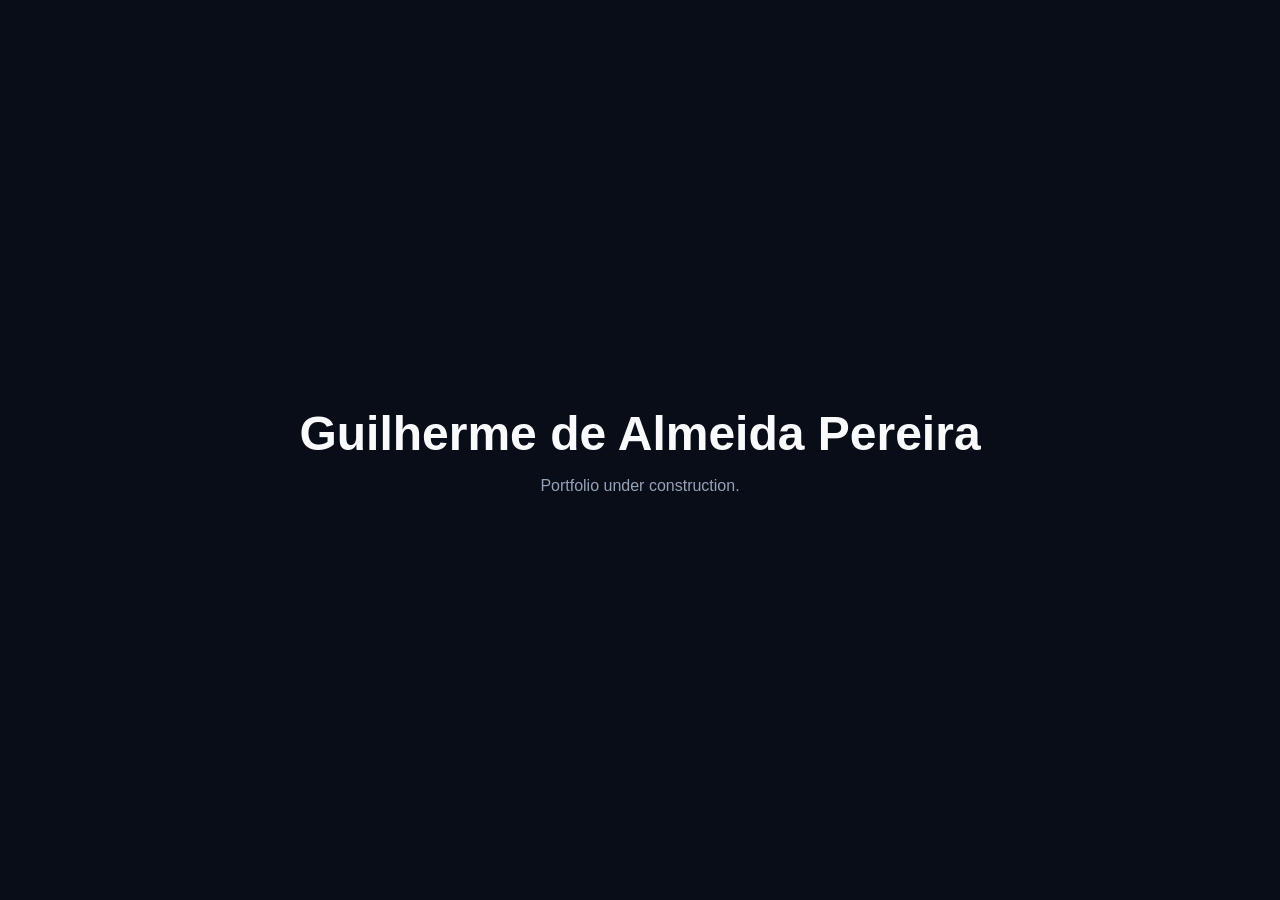
==== index.html @ 94ef51ce "chore: initialize portfolio structure" ====
<!DOCTYPE html>
<html lang="en">
<head>
    <meta charset="UTF-8">

    <meta
        name="viewport"
        content="width=device-width, initial-scale=1.0"
    >

    <meta
        name="description"
        content="Guilherme Pereira - Software Developer and IT Support professional based in Brisbane, Australia."
    >

    <title>Guilherme Pereira | Portfolio</title>

    <link rel="stylesheet" href="assets/css/style.css">
</head>

<body>

    <main>
        <h1>Guilherme de Almeida Pereira</h1>
        <p>Portfolio under construction.</p>
    </main>

    <script src="assets/js/main.js"></script>
</body>
</html>
---- assets/css/style.css ----
* {
    margin: 0;
    padding: 0;
    box-sizing: border-box;
}

body {
    min-height: 100vh;

    display: flex;
    align-items: center;
    justify-content: center;

    font-family: Arial, sans-serif;

    background: #080d18;
    color: #f8fafc;
}

main {
    text-align: center;
}

h1 {
    margin-bottom: 1rem;
    font-size: 3rem;
}

p {
    color: #94a3b8;
}
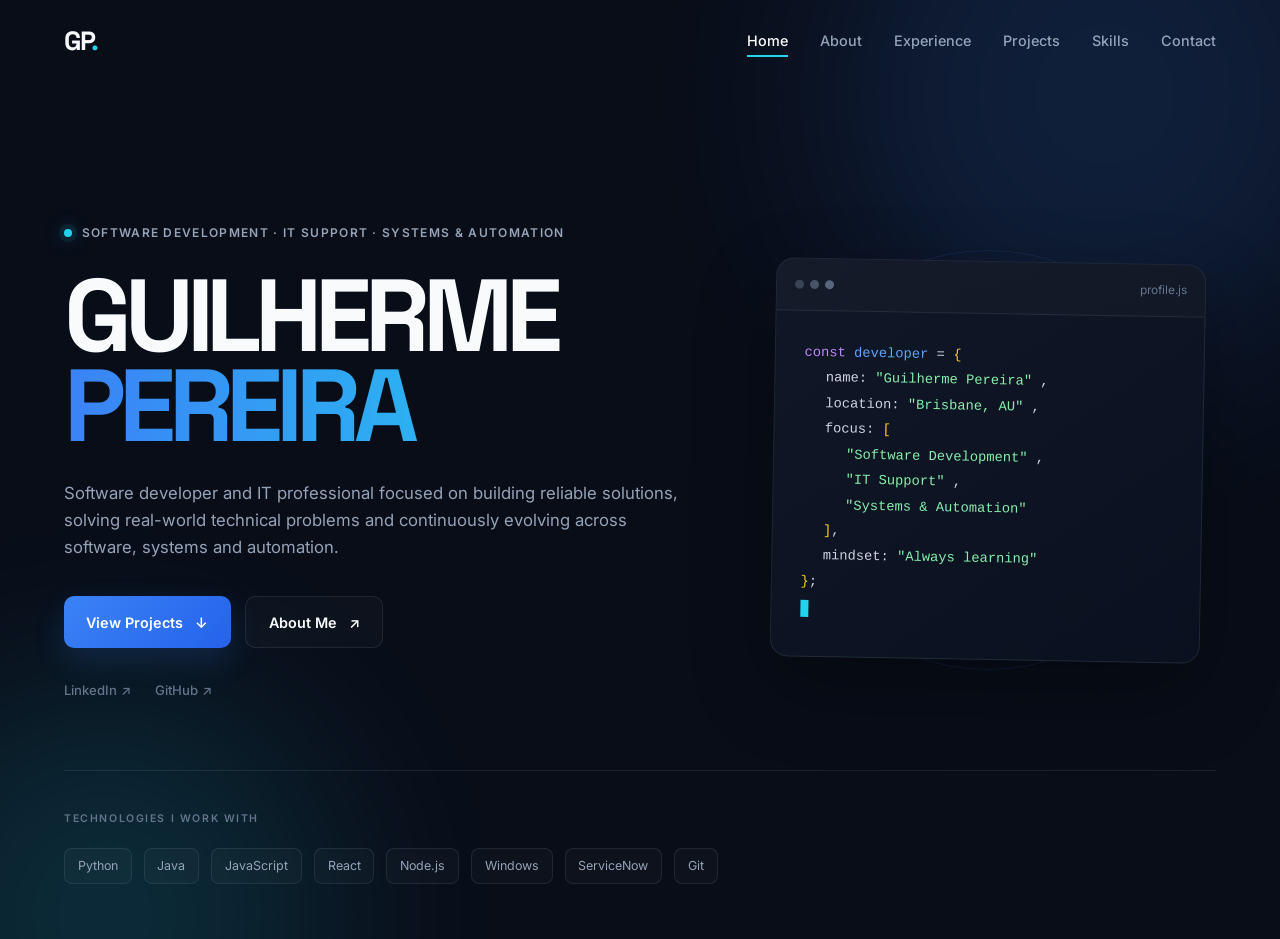
==== commit 7c0029e5: "feat: build navigation and hero section" ====
--- a/index.html
+++ b/index.html
@@ -10,21 +10,269 @@
 
     <meta
         name="description"
-        content="Guilherme Pereira - Software Developer and IT Support professional based in Brisbane, Australia."
+        content="Guilherme Pereira — Software Developer and IT Support professional based in Brisbane, Australia."
     >
 
-    <title>Guilherme Pereira | Portfolio</title>
-
+    <meta name="author" content="Guilherme de Almeida Pereira">
+
+    <title>Guilherme Pereira | Software Developer & IT Professional</title>
+
+    <!-- Google Fonts -->
+    <link rel="preconnect" href="https://fonts.googleapis.com">
+    <link rel="preconnect" href="https://fonts.gstatic.com" crossorigin>
+
+    <link
+        href="https://fonts.googleapis.com/css2?family=Inter:wght@400;500;600;700&family=Space+Grotesk:wght@500;600;700&display=swap"
+        rel="stylesheet"
+    >
+
+    <!-- Main stylesheet -->
     <link rel="stylesheet" href="assets/css/style.css">
 </head>
 
 <body>
 
+    <!-- =========================
+         HEADER / NAVIGATION
+    ========================== -->
+    <header class="header" id="header">
+        <div class="container nav-container">
+
+            <a href="#home" class="logo" aria-label="Go to homepage">
+                GP<span>.</span>
+            </a>
+
+            <nav class="nav" aria-label="Main navigation">
+                <ul class="nav-links">
+                    <li><a href="#home" class="nav-link active">Home</a></li>
+                    <li><a href="#about" class="nav-link">About</a></li>
+                    <li><a href="#experience" class="nav-link">Experience</a></li>
+                    <li><a href="#projects" class="nav-link">Projects</a></li>
+                    <li><a href="#skills" class="nav-link">Skills</a></li>
+                    <li><a href="#contact" class="nav-link">Contact</a></li>
+                </ul>
+            </nav>
+
+            <button
+                class="menu-toggle"
+                id="menu-toggle"
+                aria-label="Open navigation menu"
+                aria-expanded="false"
+            >
+                <span></span>
+                <span></span>
+            </button>
+
+        </div>
+    </header>
+
+
     <main>
-        <h1>Guilherme de Almeida Pereira</h1>
-        <p>Portfolio under construction.</p>
+
+        <!-- =========================
+             HERO
+        ========================== -->
+        <section class="hero" id="home">
+
+            <div class="hero-glow hero-glow-one"></div>
+            <div class="hero-glow hero-glow-two"></div>
+
+            <div class="container hero-container">
+
+                <!-- LEFT SIDE -->
+                <div class="hero-content">
+
+                    <div class="hero-eyebrow">
+                        <span class="status-dot"></span>
+                        Software Development · IT Support · Systems & Automation
+                    </div>
+
+                    <h1 class="hero-title">
+                        <span>GUILHERME</span>
+                        <span class="gradient-text">PEREIRA</span>
+                    </h1>
+
+                    <p class="hero-description">
+                        Software developer and IT professional focused on
+                        building reliable solutions, solving real-world
+                        technical problems and continuously evolving across
+                        software, systems and automation.
+                    </p>
+
+                    <div class="hero-actions">
+
+                        <a href="#projects" class="btn btn-primary">
+                            View Projects
+                            <span>↓</span>
+                        </a>
+
+                        <a
+                            href="#about" class="btn btn-secondary"
+                            target="_blank"
+                            rel="noopener noreferrer"
+                            class="btn btn-secondary"
+                        >
+                             About Me
+                            <span>↗</span>
+                        </a>
+
+                    </div>
+
+                    <div class="hero-socials">
+
+                        <a
+                            href="https://www.linkedin.com/in/guilhermedealmeidapereira"
+                            target="_blank"
+                            rel="noopener noreferrer"
+                        >
+                            LinkedIn ↗
+                        </a>
+
+                        <a
+                            href="https://github.com/GuilhermeDeAlmeidaPereira"
+                            target="_blank"
+                            rel="noopener noreferrer"
+                        >
+                            GitHub ↗
+                        </a>
+
+                    </div>
+
+                </div>
+
+
+                <!-- RIGHT SIDE -->
+                <div class="hero-visual">
+
+                    <div class="visual-orbit orbit-one"></div>
+                    <div class="visual-orbit orbit-two"></div>
+
+                    <div class="code-card">
+
+                        <div class="code-card-header">
+
+                            <div class="window-buttons">
+                                <span></span>
+                                <span></span>
+                                <span></span>
+                            </div>
+
+                            <span class="code-file">
+                                profile.js
+                            </span>
+
+                        </div>
+
+                        <div class="code-content">
+
+                            <p>
+                                <span class="code-purple">const</span>
+                                <span class="code-blue"> developer</span>
+                                =
+                                <span class="code-yellow">{</span>
+                            </p>
+
+                            <p class="code-indent">
+                                name:
+                                <span class="code-green">
+                                    "Guilherme Pereira"
+                                </span>,
+                            </p>
+
+                            <p class="code-indent">
+                                location:
+                                <span class="code-green">
+                                    "Brisbane, AU"
+                                </span>,
+                            </p>
+
+                            <p class="code-indent">
+                                focus:
+                                <span class="code-yellow">[</span>
+                            </p>
+
+                            <p class="code-double-indent">
+                                <span class="code-green">
+                                    "Software Development"
+                                </span>,
+                            </p>
+
+                            <p class="code-double-indent">
+                                <span class="code-green">
+                                    "IT Support"
+                                </span>,
+                            </p>
+
+                            <p class="code-double-indent">
+                                <span class="code-green">
+                                    "Systems & Automation"
+                                </span>
+                            </p>
+
+                            <p class="code-indent">
+                                <span class="code-yellow">]</span>,
+                            </p>
+
+                            <p class="code-indent">
+                                mindset:
+                                <span class="code-green">
+                                    "Always learning"
+                                </span>
+                            </p>
+
+                            <p>
+                                <span class="code-yellow">}</span>;
+                            </p>
+
+                            <span class="code-cursor"></span>
+
+                        </div>
+
+                    </div>
+
+                </div>
+
+            </div>
+
+
+            <!-- TECH STACK PREVIEW -->
+            <div class="container tech-preview">
+
+                <p class="tech-label">
+                    TECHNOLOGIES I WORK WITH
+                </p>
+
+                <div class="tech-list">
+                    <span>Python</span>
+                    <span>Java</span>
+                    <span>JavaScript</span>
+                    <span>React</span>
+                    <span>Node.js</span>
+                    <span>Windows</span>
+                    <span>ServiceNow</span>
+                    <span>Git</span>
+                </div>
+
+            </div>
+
+        </section>
+
+
+        <!--
+            These sections will be built during
+            the next stages of the portfolio.
+        -->
+
+        <div id="about"></div>
+        <div id="experience"></div>
+        <div id="projects"></div>
+        <div id="skills"></div>
+        <div id="contact"></div>
+
     </main>
 
+
     <script src="assets/js/main.js"></script>
+
 </body>
 </html>
--- a/assets/css/style.css
+++ b/assets/css/style.css
@@ -1,31 +1,874 @@
+/* =====================================================
+   DESIGN SYSTEM
+===================================================== */
+
+:root {
+    --background: #080d18;
+    --background-secondary: #0d1424;
+    --surface: #111827;
+    --surface-light: #182235;
+
+    --text-primary: #f8fafc;
+    --text-secondary: #94a3b8;
+    --text-muted: #64748b;
+
+    --accent: #3b82f6;
+    --accent-secondary: #22d3ee;
+
+    --border: rgba(148, 163, 184, 0.14);
+
+    --container-width: 1200px;
+
+    --font-heading: "Space Grotesk", sans-serif;
+    --font-body: "Inter", sans-serif;
+
+    --transition: 0.3s ease;
+}
+
+
+/* =====================================================
+   RESET
+===================================================== */
+
 * {
     margin: 0;
     padding: 0;
     box-sizing: border-box;
 }
 
+html {
+    scroll-behavior: smooth;
+}
+
 body {
     min-height: 100vh;
+
+    font-family: var(--font-body);
+
+    background: var(--background);
+    color: var(--text-primary);
+
+    line-height: 1.6;
+
+    overflow-x: hidden;
+}
+
+a {
+    color: inherit;
+    text-decoration: none;
+}
+
+button {
+    font: inherit;
+}
+
+ul {
+    list-style: none;
+}
+
+
+/* =====================================================
+   GLOBAL
+===================================================== */
+
+.container {
+    width: min(90%, var(--container-width));
+    margin-inline: auto;
+}
+
+
+/* =====================================================
+   HEADER
+===================================================== */
+
+.header {
+    position: fixed;
+
+    top: 0;
+    left: 0;
+
+    width: 100%;
+
+    z-index: 1000;
+
+    border-bottom: 1px solid transparent;
+
+    transition:
+        background var(--transition),
+        border-color var(--transition),
+        backdrop-filter var(--transition);
+}
+
+.header.scrolled {
+    background: rgba(8, 13, 24, 0.78);
+
+    backdrop-filter: blur(18px);
+
+    border-color: var(--border);
+}
+
+.nav-container {
+    height: 82px;
+
+    display: flex;
+    align-items: center;
+    justify-content: space-between;
+}
+
+
+/* LOGO */
+
+.logo {
+    font-family: var(--font-heading);
+
+    font-size: 1.65rem;
+    font-weight: 700;
+
+    letter-spacing: -0.05em;
+}
+
+.logo span {
+    color: var(--accent-secondary);
+}
+
+
+/* NAVIGATION */
+
+.nav-links {
+    display: flex;
+    align-items: center;
+
+    gap: 2rem;
+}
+
+.nav-link {
+    position: relative;
+
+    font-size: 0.9rem;
+    font-weight: 500;
+
+    color: var(--text-secondary);
+
+    transition: color var(--transition);
+}
+
+.nav-link:hover,
+.nav-link.active {
+    color: var(--text-primary);
+}
+
+.nav-link::after {
+    content: "";
+
+    position: absolute;
+
+    left: 0;
+    bottom: -8px;
+
+    width: 0;
+    height: 2px;
+
+    background: var(--accent-secondary);
+
+    transition: width var(--transition);
+}
+
+.nav-link:hover::after,
+.nav-link.active::after {
+    width: 100%;
+}
+
+
+/* MOBILE MENU BUTTON */
+
+.menu-toggle {
+    display: none;
+
+    width: 40px;
+    height: 40px;
+
+    background: transparent;
+
+    border: 0;
+
+    cursor: pointer;
+}
+
+.menu-toggle span {
+    display: block;
+
+    width: 24px;
+    height: 2px;
+
+    margin: 6px auto;
+
+    background: var(--text-primary);
+
+    transition: var(--transition);
+}
+
+
+/* =====================================================
+   HERO
+===================================================== */
+
+.hero {
+    position: relative;
+
+    min-height: 100vh;
+
+    padding-top: 150px;
+    padding-bottom: 55px;
+
+    overflow: hidden;
+}
+
+.hero-container {
+    min-height: 620px;
+
+    display: grid;
+
+    grid-template-columns:
+        minmax(0, 1.15fr)
+        minmax(380px, 0.85fr);
+
+    align-items: center;
+
+    gap: 5rem;
+}
+
+
+/* BACKGROUND GLOW */
+
+.hero-glow {
+    position: absolute;
+
+    border-radius: 50%;
+
+    pointer-events: none;
+
+    filter: blur(100px);
+
+    opacity: 0.15;
+}
+
+.hero-glow-one {
+    width: 550px;
+    height: 550px;
+
+    top: -180px;
+    right: -100px;
+
+    background: var(--accent);
+}
+
+.hero-glow-two {
+    width: 450px;
+    height: 450px;
+
+    bottom: -200px;
+    left: -120px;
+
+    background: var(--accent-secondary);
+}
+
+
+/* HERO CONTENT */
+
+.hero-content {
+    position: relative;
+    z-index: 2;
+}
+
+.hero-eyebrow {
+    display: inline-flex;
+    align-items: center;
+
+    gap: 0.6rem;
+
+    margin-bottom: 1.8rem;
+
+    font-size: 0.75rem;
+    font-weight: 600;
+
+    letter-spacing: 0.11em;
+
+    text-transform: uppercase;
+
+    color: var(--text-secondary);
+}
+
+.status-dot {
+    width: 8px;
+    height: 8px;
+
+    border-radius: 50%;
+
+    background: var(--accent-secondary);
+
+    box-shadow:
+        0 0 0 5px rgba(34, 211, 238, 0.08),
+        0 0 18px rgba(34, 211, 238, 0.55);
+}
+
+
+/* TITLE */
+
+.hero-title {
+    display: flex;
+    flex-direction: column;
+
+    margin-bottom: 1.8rem;
+
+    font-family: var(--font-heading);
+
+    font-size: clamp(4rem, 8vw, 7.4rem);
+
+    font-weight: 700;
+
+    line-height: 0.88;
+
+    letter-spacing: -0.07em;
+}
+
+.gradient-text {
+    padding-right: 0.1em;
+
+    background:
+        linear-gradient(
+            90deg,
+            var(--accent),
+            var(--accent-secondary)
+        );
+
+    background-clip: text;
+    -webkit-background-clip: text;
+
+    color: transparent;
+}
+
+
+/* DESCRIPTION */
+
+.hero-description {
+    max-width: 620px;
+
+    margin-bottom: 2.2rem;
+
+    font-size: 1.05rem;
+
+    color: var(--text-secondary);
+}
+
+
+/* BUTTONS */
+
+.hero-actions {
+    display: flex;
+    flex-wrap: wrap;
+
+    gap: 0.9rem;
+
+    margin-bottom: 2rem;
+}
+
+.btn {
+    min-height: 52px;
+
+    display: inline-flex;
+    align-items: center;
+    justify-content: center;
+
+    gap: 0.75rem;
+
+    padding: 0.8rem 1.4rem;
+
+    border-radius: 10px;
+
+    font-size: 0.9rem;
+    font-weight: 600;
+
+    transition:
+        transform var(--transition),
+        background var(--transition),
+        border-color var(--transition);
+}
+
+.btn:hover {
+    transform: translateY(-3px);
+}
+
+.btn-primary {
+    background:
+        linear-gradient(
+            135deg,
+            var(--accent),
+            #2563eb
+        );
+
+    color: white;
+
+    box-shadow:
+        0 12px 30px rgba(59, 130, 246, 0.18);
+}
+
+.btn-secondary {
+    border: 1px solid var(--border);
+
+    background: rgba(255, 255, 255, 0.025);
+
+    color: var(--text-primary);
+}
+
+.btn-secondary:hover {
+    background: rgba(255, 255, 255, 0.06);
+
+    border-color: rgba(148, 163, 184, 0.25);
+}
+
+
+/* SOCIALS */
+
+.hero-socials {
+    display: flex;
+
+    gap: 1.5rem;
+}
+
+.hero-socials a {
+    font-size: 0.82rem;
+    font-weight: 500;
+
+    color: var(--text-muted);
+
+    transition: color var(--transition);
+}
+
+.hero-socials a:hover {
+    color: var(--accent-secondary);
+}
+
+
+/* =====================================================
+   HERO VISUAL
+===================================================== */
+
+.hero-visual {
+    position: relative;
+
+    min-height: 480px;
 
     display: flex;
     align-items: center;
     justify-content: center;
-
-    font-family: Arial, sans-serif;
-
-    background: #080d18;
-    color: #f8fafc;
-}
-
-main {
-    text-align: center;
-}
-
-h1 {
-    margin-bottom: 1rem;
-    font-size: 3rem;
-}
-
-p {
-    color: #94a3b8;
+}
+
+.visual-orbit {
+    position: absolute;
+
+    border: 1px solid rgba(59, 130, 246, 0.12);
+
+    border-radius: 50%;
+
+    pointer-events: none;
+}
+
+.orbit-one {
+    width: 420px;
+    height: 420px;
+}
+
+.orbit-two {
+    width: 315px;
+    height: 315px;
+
+    border-color: rgba(34, 211, 238, 0.12);
+}
+
+
+/* CODE CARD */
+
+.code-card {
+    position: relative;
+
+    z-index: 3;
+
+    width: 100%;
+    max-width: 430px;
+
+    overflow: hidden;
+
+    border: 1px solid var(--border);
+    border-radius: 18px;
+
+    background:
+        linear-gradient(
+            145deg,
+            rgba(17, 24, 39, 0.96),
+            rgba(10, 17, 31, 0.96)
+        );
+
+    box-shadow:
+        0 30px 80px rgba(0, 0, 0, 0.32);
+
+    transform: rotate(1deg);
+
+    transition:
+        transform 0.4s ease,
+        border-color 0.4s ease;
+}
+
+.code-card:hover {
+    transform:
+        rotate(0deg)
+        translateY(-6px);
+
+    border-color:
+        rgba(59, 130, 246, 0.28);
+}
+
+
+/* CODE CARD HEADER */
+
+.code-card-header {
+    height: 52px;
+
+    display: flex;
+    align-items: center;
+    justify-content: space-between;
+
+    padding-inline: 1.1rem;
+
+    border-bottom: 1px solid var(--border);
+
+    background:
+        rgba(255, 255, 255, 0.015);
+}
+
+.window-buttons {
+    display: flex;
+
+    gap: 0.4rem;
+}
+
+.window-buttons span {
+    width: 9px;
+    height: 9px;
+
+    border-radius: 50%;
+
+    background: var(--text-muted);
+}
+
+.window-buttons span:nth-child(1) {
+    opacity: 0.45;
+}
+
+.window-buttons span:nth-child(2) {
+    opacity: 0.65;
+}
+
+.window-buttons span:nth-child(3) {
+    opacity: 0.85;
+}
+
+.code-file {
+    font-size: 0.74rem;
+
+    color: var(--text-muted);
+}
+
+
+/* CODE CONTENT */
+
+.code-content {
+    padding: 1.8rem;
+
+    font-family:
+        "Consolas",
+        "Courier New",
+        monospace;
+
+    font-size: 0.86rem;
+
+    line-height: 1.85;
+
+    color: #cbd5e1;
+}
+
+.code-indent {
+    padding-left: 1.35rem;
+}
+
+.code-double-indent {
+    padding-left: 2.7rem;
+}
+
+.code-purple {
+    color: #c084fc;
+}
+
+.code-blue {
+    color: #60a5fa;
+}
+
+.code-green {
+    color: #86efac;
+}
+
+.code-yellow {
+    color: #facc15;
+}
+
+
+/* CURSOR */
+
+.code-cursor {
+    display: inline-block;
+
+    width: 8px;
+    height: 17px;
+
+    margin-top: 6px;
+
+    background: var(--accent-secondary);
+
+    animation: blink 1s infinite;
+}
+
+@keyframes blink {
+    0%,
+    49% {
+        opacity: 1;
+    }
+
+    50%,
+    100% {
+        opacity: 0;
+    }
+}
+
+
+/* =====================================================
+   TECH PREVIEW
+===================================================== */
+
+.tech-preview {
+    position: relative;
+
+    z-index: 2;
+
+    padding-top: 2.5rem;
+
+    border-top: 1px solid var(--border);
+}
+
+.tech-label {
+    margin-bottom: 1.25rem;
+
+    font-size: 0.66rem;
+    font-weight: 600;
+
+    letter-spacing: 0.15em;
+
+    color: var(--text-muted);
+}
+
+.tech-list {
+    display: flex;
+    flex-wrap: wrap;
+
+    gap: 0.75rem;
+}
+
+.tech-list span {
+    padding: 0.45rem 0.8rem;
+
+    border: 1px solid var(--border);
+    border-radius: 8px;
+
+    background:
+        rgba(255, 255, 255, 0.025);
+
+    font-size: 0.78rem;
+
+    color: var(--text-secondary);
+}
+
+
+/* =====================================================
+   TABLET
+===================================================== */
+
+@media (max-width: 1000px) {
+
+    .hero {
+        padding-top: 130px;
+    }
+
+    .hero-container {
+        grid-template-columns: 1fr;
+
+        gap: 2rem;
+    }
+
+    .hero-content {
+        max-width: 720px;
+    }
+
+    .hero-visual {
+        min-height: 420px;
+    }
+
+    .code-card {
+        max-width: 520px;
+    }
+
+}
+
+
+/* =====================================================
+   MOBILE NAVIGATION
+===================================================== */
+
+@media (max-width: 800px) {
+
+    .nav {
+        position: absolute;
+
+        top: 82px;
+        left: 0;
+
+        width: 100%;
+
+        padding: 1.4rem 5% 1.8rem;
+
+        background:
+            rgba(8, 13, 24, 0.97);
+
+        backdrop-filter: blur(20px);
+
+        border-bottom: 1px solid var(--border);
+
+        opacity: 0;
+        visibility: hidden;
+
+        transform: translateY(-10px);
+
+        transition:
+            opacity var(--transition),
+            transform var(--transition),
+            visibility var(--transition);
+    }
+
+    .nav-links {
+        flex-direction: column;
+        align-items: flex-start;
+
+        gap: 1.25rem;
+    }
+
+    .header.nav-open .nav {
+        opacity: 1;
+        visibility: visible;
+
+        transform: translateY(0);
+    }
+
+    .menu-toggle {
+        display: block;
+    }
+
+    .header.nav-open .menu-toggle span:first-child {
+        transform:
+            translateY(4px)
+            rotate(45deg);
+    }
+
+    .header.nav-open .menu-toggle span:last-child {
+        transform:
+            translateY(-4px)
+            rotate(-45deg);
+    }
+
+}
+
+
+/* =====================================================
+   SMALL MOBILE
+===================================================== */
+
+@media (max-width: 600px) {
+
+    .nav-container {
+        height: 72px;
+    }
+
+    .nav {
+        top: 72px;
+    }
+
+    .hero {
+        padding-top: 125px;
+        padding-bottom: 40px;
+    }
+
+    .hero-container {
+        min-height: auto;
+    }
+
+    .hero-eyebrow {
+        max-width: 320px;
+
+        line-height: 1.5;
+    }
+
+    .hero-title {
+        font-size: clamp(
+            3.3rem,
+            17vw,
+            5.2rem
+        );
+    }
+
+    .hero-description {
+        font-size: 0.96rem;
+    }
+
+    .hero-actions {
+        width: 100%;
+    }
+
+    .btn {
+        flex: 1;
+
+        min-width: 140px;
+    }
+
+    .hero-visual {
+        min-height: 370px;
+
+        margin-top: 1rem;
+    }
+
+    .orbit-one {
+        width: 340px;
+        height: 340px;
+    }
+
+    .orbit-two {
+        width: 250px;
+        height: 250px;
+    }
+
+    .code-content {
+        padding: 1.3rem;
+
+        font-size: 0.72rem;
+    }
+
+    .tech-preview {
+        margin-top: 1rem;
+    }
+
 }
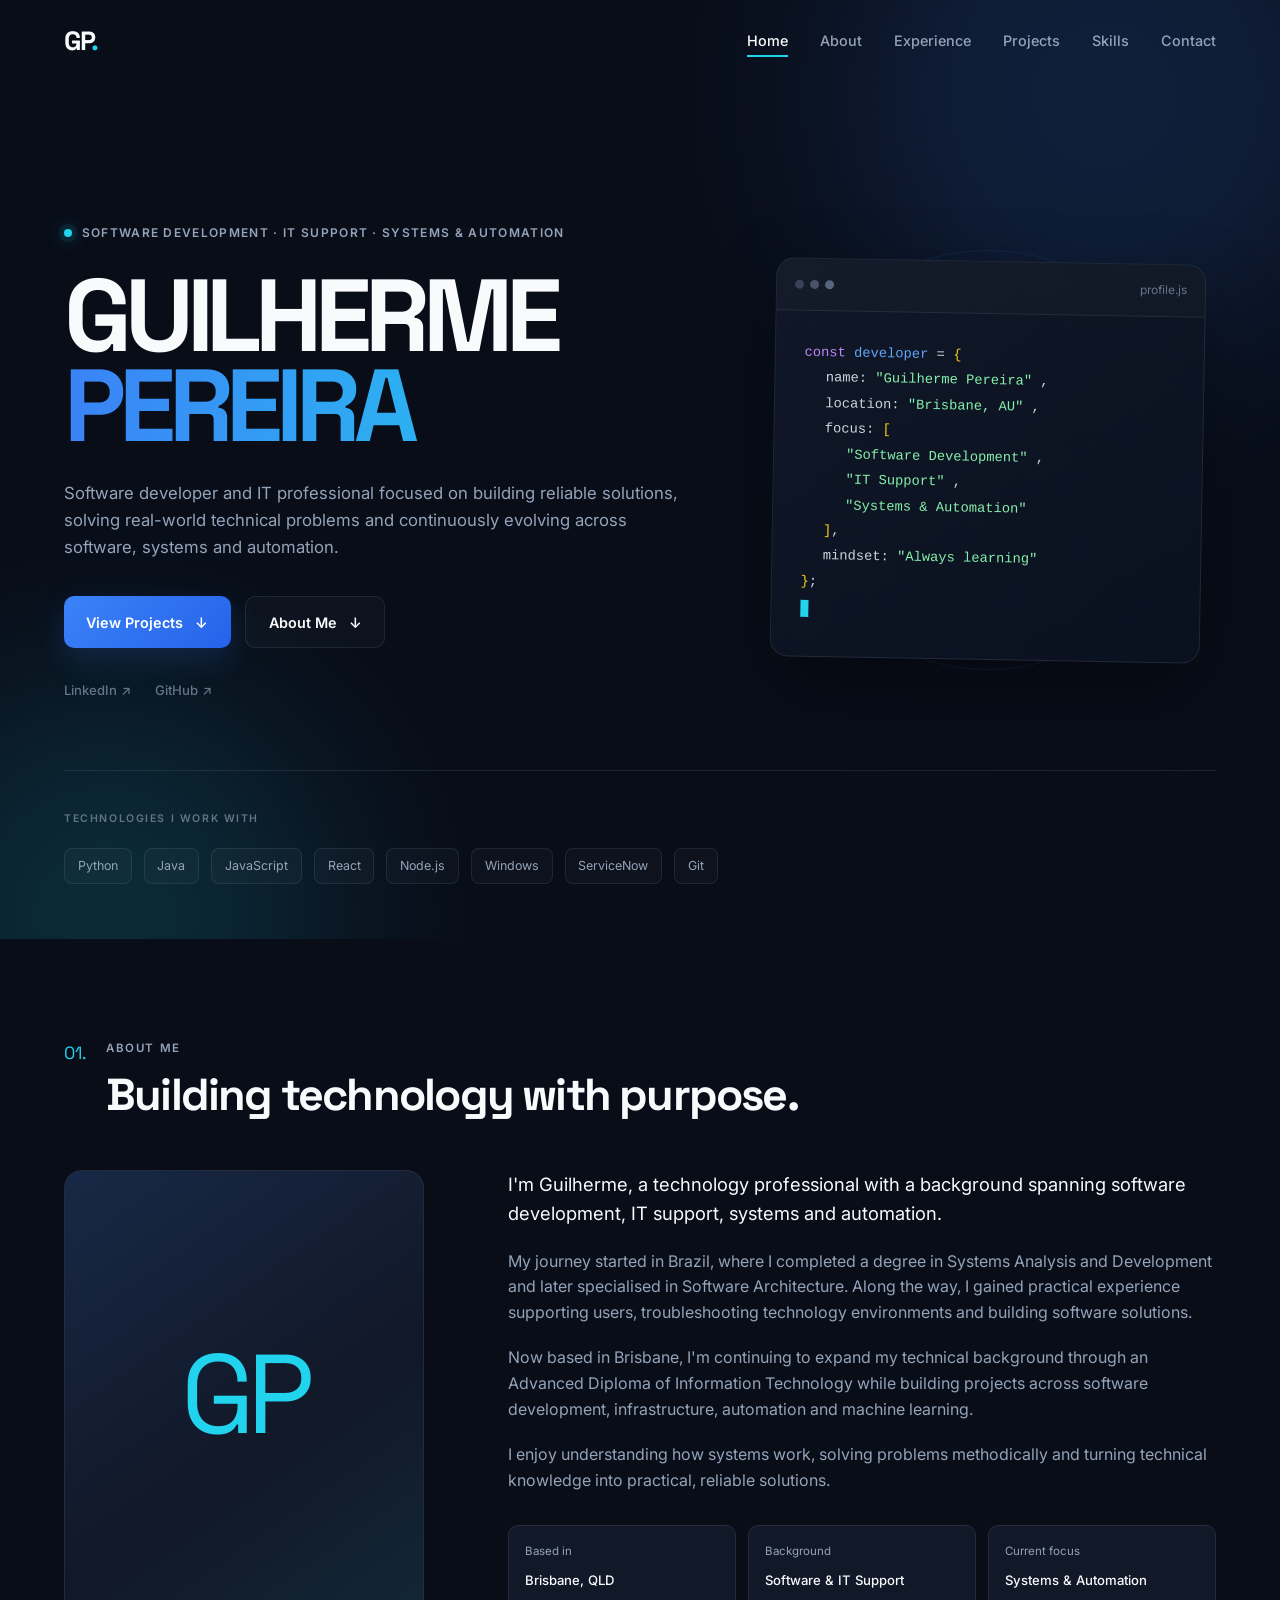
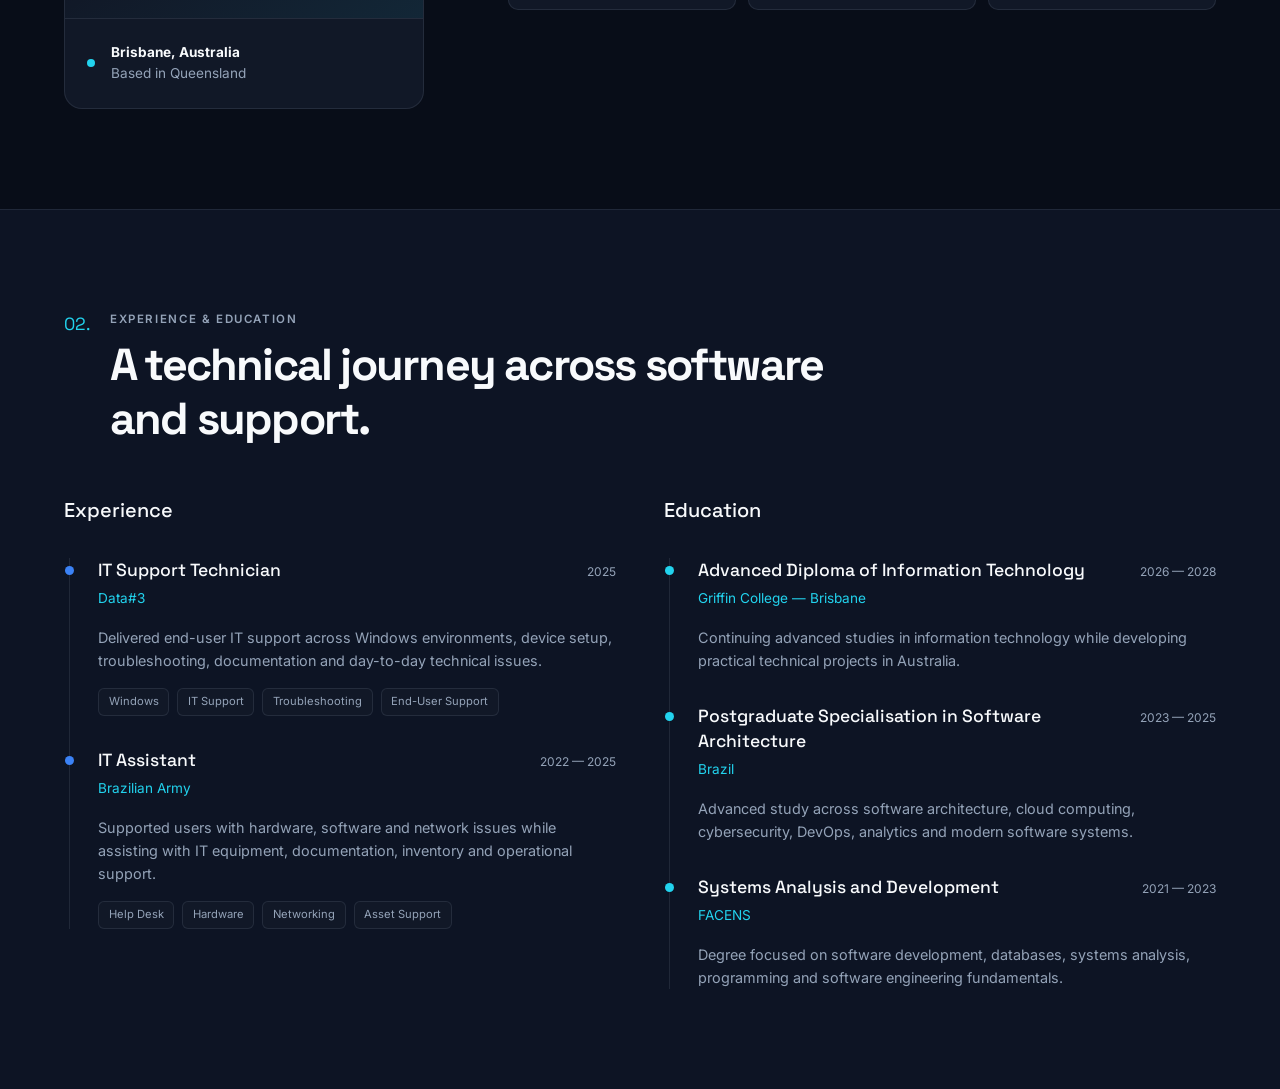
==== commit 36fec30a: "feat: add about and career sections" ====
--- a/index.html
+++ b/index.html
@@ -1,17 +1,13 @@
 <!DOCTYPE html>
 <html lang="en">
+
 <head>
     <meta charset="UTF-8">
 
-    <meta
-        name="viewport"
-        content="width=device-width, initial-scale=1.0"
-    >
-
-    <meta
-        name="description"
-        content="Guilherme Pereira — Software Developer and IT Support professional based in Brisbane, Australia."
-    >
+    <meta name="viewport" content="width=device-width, initial-scale=1.0">
+
+    <meta name="description"
+        content="Guilherme Pereira — Software Developer and IT Support professional based in Brisbane, Australia.">
 
     <meta name="author" content="Guilherme de Almeida Pereira">
 
@@ -23,8 +19,7 @@
 
     <link
         href="https://fonts.googleapis.com/css2?family=Inter:wght@400;500;600;700&family=Space+Grotesk:wght@500;600;700&display=swap"
-        rel="stylesheet"
-    >
+        rel="stylesheet">
 
     <!-- Main stylesheet -->
     <link rel="stylesheet" href="assets/css/style.css">
@@ -53,12 +48,7 @@
                 </ul>
             </nav>
 
-            <button
-                class="menu-toggle"
-                id="menu-toggle"
-                aria-label="Open navigation menu"
-                aria-expanded="false"
-            >
+            <button class="menu-toggle" id="menu-toggle" aria-label="Open navigation menu" aria-expanded="false">
                 <span></span>
                 <span></span>
             </button>
@@ -106,33 +96,22 @@
                             <span>↓</span>
                         </a>
 
-                        <a
-                            href="#about" class="btn btn-secondary"
-                            target="_blank"
-                            rel="noopener noreferrer"
-                            class="btn btn-secondary"
-                        >
-                             About Me
-                            <span>↗</span>
+                        <a href="#about" class="btn btn-secondary">
+                            About Me
+                            <span>↓</span>
                         </a>
 
                     </div>
 
                     <div class="hero-socials">
 
-                        <a
-                            href="https://www.linkedin.com/in/guilhermedealmeidapereira"
-                            target="_blank"
-                            rel="noopener noreferrer"
-                        >
+                        <a href="https://www.linkedin.com/in/guilhermedealmeidapereira" target="_blank"
+                            rel="noopener noreferrer">
                             LinkedIn ↗
                         </a>
 
-                        <a
-                            href="https://github.com/GuilhermeDeAlmeidaPereira"
-                            target="_blank"
-                            rel="noopener noreferrer"
-                        >
+                        <a href="https://github.com/GuilhermeDeAlmeidaPereira" target="_blank"
+                            rel="noopener noreferrer">
                             GitHub ↗
                         </a>
 
@@ -258,13 +237,330 @@
         </section>
 
 
-        <!--
-            These sections will be built during
-            the next stages of the portfolio.
-        -->
-
-        <div id="about"></div>
-        <div id="experience"></div>
+        <!-- =========================
+     ABOUT
+========================== -->
+        <section class="section about" id="about" aria-labelledby="about-heading">
+
+            <div class="container">
+
+                <div class="section-heading reveal">
+
+                    <span class="section-number">01.</span>
+
+                    <div>
+                        <p class="section-eyebrow">ABOUT ME</p>
+                        <h2 id="about-heading">Building technology with purpose.</h2>
+                    </div>
+
+                </div>
+
+
+                <div class="about-grid">
+
+                    <!-- PROFILE VISUAL -->
+                    <div class="about-visual reveal">
+
+                        <div class="profile-card">
+
+                            <div class="profile-placeholder">
+                                <span>GP</span>
+                            </div>
+
+                            <div class="profile-location">
+                                <span class="status-dot"></span>
+
+                                <div>
+                                    <strong>Brisbane, Australia</strong>
+                                    <p>Based in Queensland</p>
+                                </div>
+                            </div>
+
+                        </div>
+
+                    </div>
+
+
+                    <!-- ABOUT CONTENT -->
+                    <div class="about-content reveal">
+
+                        <p class="about-intro">
+                            I'm Guilherme, a technology professional with a background
+                            spanning software development, IT support, systems and
+                            automation.
+                        </p>
+
+                        <p>
+                            My journey started in Brazil, where I completed a degree in
+                            Systems Analysis and Development and later specialised in
+                            Software Architecture. Along the way, I gained practical
+                            experience supporting users, troubleshooting technology
+                            environments and building software solutions.
+                        </p>
+
+                        <p>
+                            Now based in Brisbane, I'm continuing to expand my technical
+                            background through an Advanced Diploma of Information
+                            Technology while building projects across software
+                            development, infrastructure, automation and machine
+                            learning.
+                        </p>
+
+                        <p>
+                            I enjoy understanding how systems work, solving problems
+                            methodically and turning technical knowledge into practical,
+                            reliable solutions.
+                        </p>
+
+
+                        <div class="about-highlights">
+
+                            <div class="highlight-item">
+                                <span class="highlight-label">Based in</span>
+                                <strong>Brisbane, QLD</strong>
+                            </div>
+
+                            <div class="highlight-item">
+                                <span class="highlight-label">Background</span>
+                                <strong>Software & IT Support</strong>
+                            </div>
+
+                            <div class="highlight-item">
+                                <span class="highlight-label">Current focus</span>
+                                <strong>Systems & Automation</strong>
+                            </div>
+
+                        </div>
+
+                    </div>
+
+                </div>
+
+            </div>
+
+        </section>
+
+
+        <!-- =========================
+     EXPERIENCE
+========================== -->
+        <section class="section experience" id="experience" aria-labelledby="experience-heading">
+
+            <div class="container">
+
+                <div class="section-heading reveal">
+
+                    <span class="section-number">02.</span>
+
+                    <div>
+                        <p class="section-eyebrow">EXPERIENCE & EDUCATION</p>
+                        <h2 id="experience-heading">A technical journey across software and support.</h2>
+                    </div>
+
+                </div>
+
+
+                <div class="career-grid">
+
+                    <!-- EXPERIENCE -->
+                    <div class="career-column reveal">
+
+                        <div class="career-column-header">
+                            <span>Experience</span>
+                        </div>
+
+
+                        <article class="timeline-item">
+
+                            <div class="timeline-marker"></div>
+
+                            <div class="timeline-content">
+
+                                <div class="timeline-top">
+                                    <div>
+                                        <h3>IT Support Technician</h3>
+                                        <p class="timeline-company">Data#3</p>
+                                    </div>
+
+                                    <span class="timeline-date">
+                                        2025
+                                    </span>
+                                </div>
+
+                                <p class="timeline-description">
+                                    Delivered end-user IT support across Windows
+                                    environments, device setup, troubleshooting,
+                                    documentation and day-to-day technical issues.
+                                </p>
+
+                                <div class="timeline-tags">
+                                    <span>Windows</span>
+                                    <span>IT Support</span>
+                                    <span>Troubleshooting</span>
+                                    <span>End-User Support</span>
+                                </div>
+
+                            </div>
+
+                        </article>
+
+
+                        <article class="timeline-item">
+
+                            <div class="timeline-marker"></div>
+
+                            <div class="timeline-content">
+
+                                <div class="timeline-top">
+                                    <div>
+                                        <h3>IT Assistant</h3>
+                                        <p class="timeline-company">
+                                            Brazilian Army
+                                        </p>
+                                    </div>
+
+                                    <span class="timeline-date">
+                                        2022 — 2025
+                                    </span>
+                                </div>
+
+                                <p class="timeline-description">
+                                    Supported users with hardware, software and network
+                                    issues while assisting with IT equipment,
+                                    documentation, inventory and operational support.
+                                </p>
+
+                                <div class="timeline-tags">
+                                    <span>Help Desk</span>
+                                    <span>Hardware</span>
+                                    <span>Networking</span>
+                                    <span>Asset Support</span>
+                                </div>
+
+                            </div>
+
+                        </article>
+
+                    </div>
+
+
+                    <!-- EDUCATION -->
+                    <div class="career-column reveal">
+
+                        <div class="career-column-header">
+                            <span>Education</span>
+                        </div>
+
+
+                        <article class="timeline-item">
+
+                            <div class="timeline-marker education-marker"></div>
+
+                            <div class="timeline-content">
+
+                                <div class="timeline-top">
+                                    <div>
+                                        <h3>
+                                            Advanced Diploma of Information Technology
+                                        </h3>
+
+                                        <p class="timeline-company">
+                                            Griffin College — Brisbane
+                                        </p>
+                                    </div>
+
+                                    <span class="timeline-date">
+                                        2026 — 2028
+                                    </span>
+                                </div>
+
+                                <p class="timeline-description">
+                                    Continuing advanced studies in information
+                                    technology while developing practical technical
+                                    projects in Australia.
+                                </p>
+
+                            </div>
+
+                        </article>
+
+
+                        <article class="timeline-item">
+
+                            <div class="timeline-marker education-marker"></div>
+
+                            <div class="timeline-content">
+
+                                <div class="timeline-top">
+                                    <div>
+                                        <h3>
+                                            Postgraduate Specialisation in Software Architecture
+                                        </h3>
+
+                                        <p class="timeline-company">
+                                            Brazil
+                                        </p>
+                                    </div>
+
+                                    <span class="timeline-date">
+                                        2023 — 2025
+                                    </span>
+                                </div>
+
+                                <p class="timeline-description">
+                                    Advanced study across software architecture,
+                                    cloud computing, cybersecurity, DevOps,
+                                    analytics and modern software systems.
+                                </p>
+
+                            </div>
+
+                        </article>
+
+
+                        <article class="timeline-item">
+
+                            <div class="timeline-marker education-marker"></div>
+
+                            <div class="timeline-content">
+
+                                <div class="timeline-top">
+                                    <div>
+                                        <h3>
+                                            Systems Analysis and Development
+                                        </h3>
+
+                                        <p class="timeline-company">
+                                            FACENS
+                                        </p>
+                                    </div>
+
+                                    <span class="timeline-date">
+                                        2021 — 2023
+                                    </span>
+                                </div>
+
+                                <p class="timeline-description">
+                                    Degree focused on software development,
+                                    databases, systems analysis, programming and
+                                    software engineering fundamentals.
+                                </p>
+
+                            </div>
+
+                        </article>
+
+                    </div>
+
+                </div>
+
+            </div>
+
+        </section>
+
+
+        <!-- Future sections -->
+
         <div id="projects"></div>
         <div id="skills"></div>
         <div id="contact"></div>
@@ -275,4 +571,5 @@
     <script src="assets/js/main.js"></script>
 
 </body>
-</html>+
+</html>
--- a/assets/css/style.css
+++ b/assets/css/style.css
@@ -697,6 +697,284 @@
 
 
 /* =====================================================
+   SECTIONS / ABOUT
+===================================================== */
+
+.section {
+    padding-block: 100px;
+    scroll-margin-top: 82px;
+}
+
+.section-heading {
+    display: flex;
+    align-items: flex-start;
+    gap: 1.25rem;
+    margin-bottom: 3rem;
+}
+
+.section-number {
+    font-family: var(--font-heading);
+    font-size: 1.1rem;
+    color: var(--accent-secondary);
+}
+
+.section-eyebrow {
+    margin-bottom: 0.65rem;
+    font-size: 0.72rem;
+    font-weight: 600;
+    letter-spacing: 0.14em;
+    color: var(--text-secondary);
+}
+
+.section-heading h2 {
+    max-width: 800px;
+    font-family: var(--font-heading);
+    font-size: clamp(1.9rem, 3.5vw, 2.8rem);
+    line-height: 1.2;
+    letter-spacing: -0.04em;
+}
+
+.about-grid {
+    display: grid;
+    grid-template-columns: minmax(0, 0.75fr) minmax(0, 1.4fr);
+    gap: 4rem;
+    align-items: start;
+}
+
+.profile-card {
+    max-width: 360px;
+    overflow: hidden;
+    border: 1px solid var(--border);
+    border-radius: 18px;
+    background: var(--surface);
+}
+
+.profile-placeholder {
+    display: grid;
+    place-items: center;
+    aspect-ratio: 4 / 5;
+    background: linear-gradient(145deg, rgba(59, 130, 246, 0.15), transparent 60%, rgba(34, 211, 238, 0.08));
+}
+
+.profile-placeholder span {
+    font-family: var(--font-heading);
+    font-size: clamp(5rem, 9vw, 7rem);
+    letter-spacing: -0.07em;
+    color: var(--accent-secondary);
+}
+
+.profile-location {
+    display: flex;
+    align-items: center;
+    gap: 1rem;
+    padding: 1.4rem;
+    border-top: 1px solid var(--border);
+    font-size: 0.85rem;
+}
+
+.profile-location .status-dot {
+    flex-shrink: 0;
+    box-shadow: none;
+}
+
+.profile-location p,
+.about-content > p {
+    color: var(--text-secondary);
+}
+
+.about-content > p {
+    margin-bottom: 1.25rem;
+}
+
+.about-content > .about-intro {
+    font-size: 1.15rem;
+    color: var(--text-primary);
+}
+
+.about-highlights {
+    display: grid;
+    grid-template-columns: repeat(3, minmax(0, 1fr));
+    gap: 0.75rem;
+    margin-top: 2rem;
+}
+
+.highlight-item {
+    padding: 1rem;
+    border: 1px solid var(--border);
+    border-radius: 10px;
+    background: var(--surface);
+}
+
+.highlight-label {
+    display: block;
+    margin-bottom: 0.4rem;
+    font-size: 0.72rem;
+    color: var(--text-secondary);
+}
+
+.highlight-item strong {
+    font-size: 0.82rem;
+    font-weight: 500;
+}
+
+/* =====================================================
+   EXPERIENCE / EDUCATION
+===================================================== */
+
+.experience {
+    border-top: 1px solid var(--border);
+    background: var(--background-secondary);
+}
+
+.career-grid {
+    display: grid;
+    grid-template-columns: repeat(2, minmax(0, 1fr));
+    gap: 3rem;
+}
+
+.career-column-header {
+    margin-bottom: 2rem;
+    font-family: var(--font-heading);
+    font-size: 1.25rem;
+    font-weight: 500;
+}
+
+.timeline-item {
+    position: relative;
+    margin-left: 5px;
+    padding: 0 0 2rem 1.75rem;
+    border-left: 1px solid var(--border);
+}
+
+.timeline-item:last-child {
+    padding-bottom: 0;
+}
+
+.timeline-marker {
+    position: absolute;
+    top: 0.5rem;
+    left: -5px;
+    width: 9px;
+    height: 9px;
+    border-radius: 50%;
+    background: var(--accent);
+}
+
+.education-marker {
+    background: var(--accent-secondary);
+}
+
+.timeline-top {
+    display: flex;
+    justify-content: space-between;
+    align-items: baseline;
+    gap: 1rem;
+    margin-bottom: 1rem;
+}
+
+.timeline-top h3 {
+    font-family: var(--font-heading);
+    font-size: 1.1rem;
+    line-height: 1.4;
+    font-weight: 500;
+}
+
+.timeline-company {
+    margin-top: 0.35rem;
+    font-size: 0.85rem;
+    color: var(--accent-secondary);
+}
+
+.timeline-date {
+    flex-shrink: 0;
+    font-size: 0.75rem;
+    color: var(--text-secondary);
+}
+
+.timeline-description {
+    font-size: 0.9rem;
+    color: var(--text-secondary);
+}
+
+.timeline-tags {
+    display: flex;
+    flex-wrap: wrap;
+    gap: 0.5rem;
+    margin-top: 1rem;
+}
+
+.timeline-tags span {
+    padding: 0.25rem 0.6rem;
+    border: 1px solid var(--border);
+    border-radius: 6px;
+    background: var(--surface);
+    font-size: 0.7rem;
+    color: var(--text-secondary);
+}
+
+/* Content stays visible unless JavaScript enables the observer. */
+.reveal.is-pending {
+    opacity: 0;
+    transform: translateY(18px);
+}
+
+.reveal {
+    transition: opacity 0.6s ease, transform 0.6s ease;
+}
+
+@media (max-width: 950px) {
+    .about-grid,
+    .career-grid {
+        grid-template-columns: 1fr;
+        gap: 2.5rem;
+    }
+
+    .profile-card {
+        width: 100%;
+        margin-inline: auto;
+    }
+}
+
+@media (max-width: 650px) {
+    .section {
+        padding-block: 64px;
+    }
+
+    .section-heading {
+        gap: 0.8rem;
+        margin-bottom: 2rem;
+    }
+
+    .about-highlights {
+        grid-template-columns: 1fr;
+    }
+
+    .timeline-top {
+        flex-direction: column;
+        gap: 0.5rem;
+    }
+}
+
+@media (prefers-reduced-motion: reduce) {
+    html {
+        scroll-behavior: auto;
+    }
+
+    .reveal {
+        transition: none;
+    }
+
+    .reveal.is-pending {
+        opacity: 1;
+        transform: none;
+    }
+
+    .code-cursor {
+        animation: none;
+    }
+}
+
+/* =====================================================
    TABLET
 ===================================================== */
 
@@ -871,4 +1149,4 @@
         margin-top: 1rem;
     }
 
-}+}
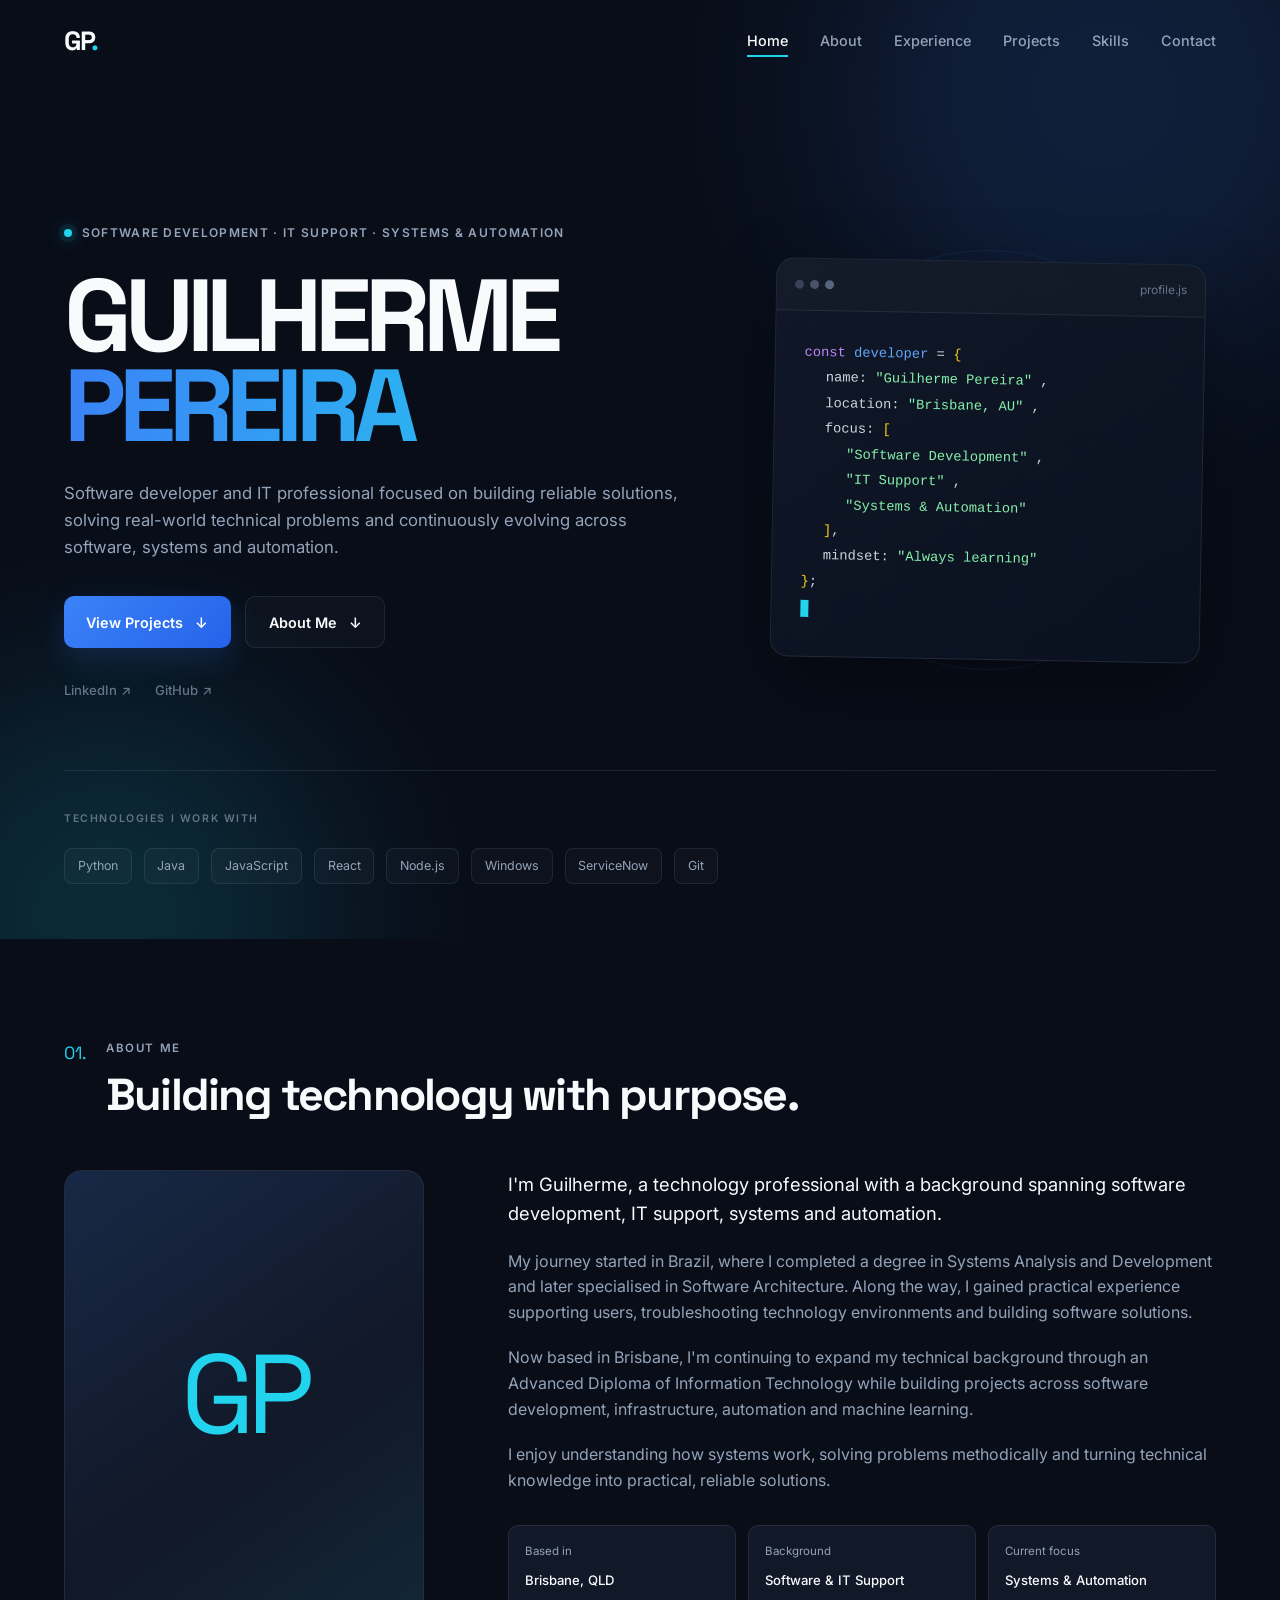
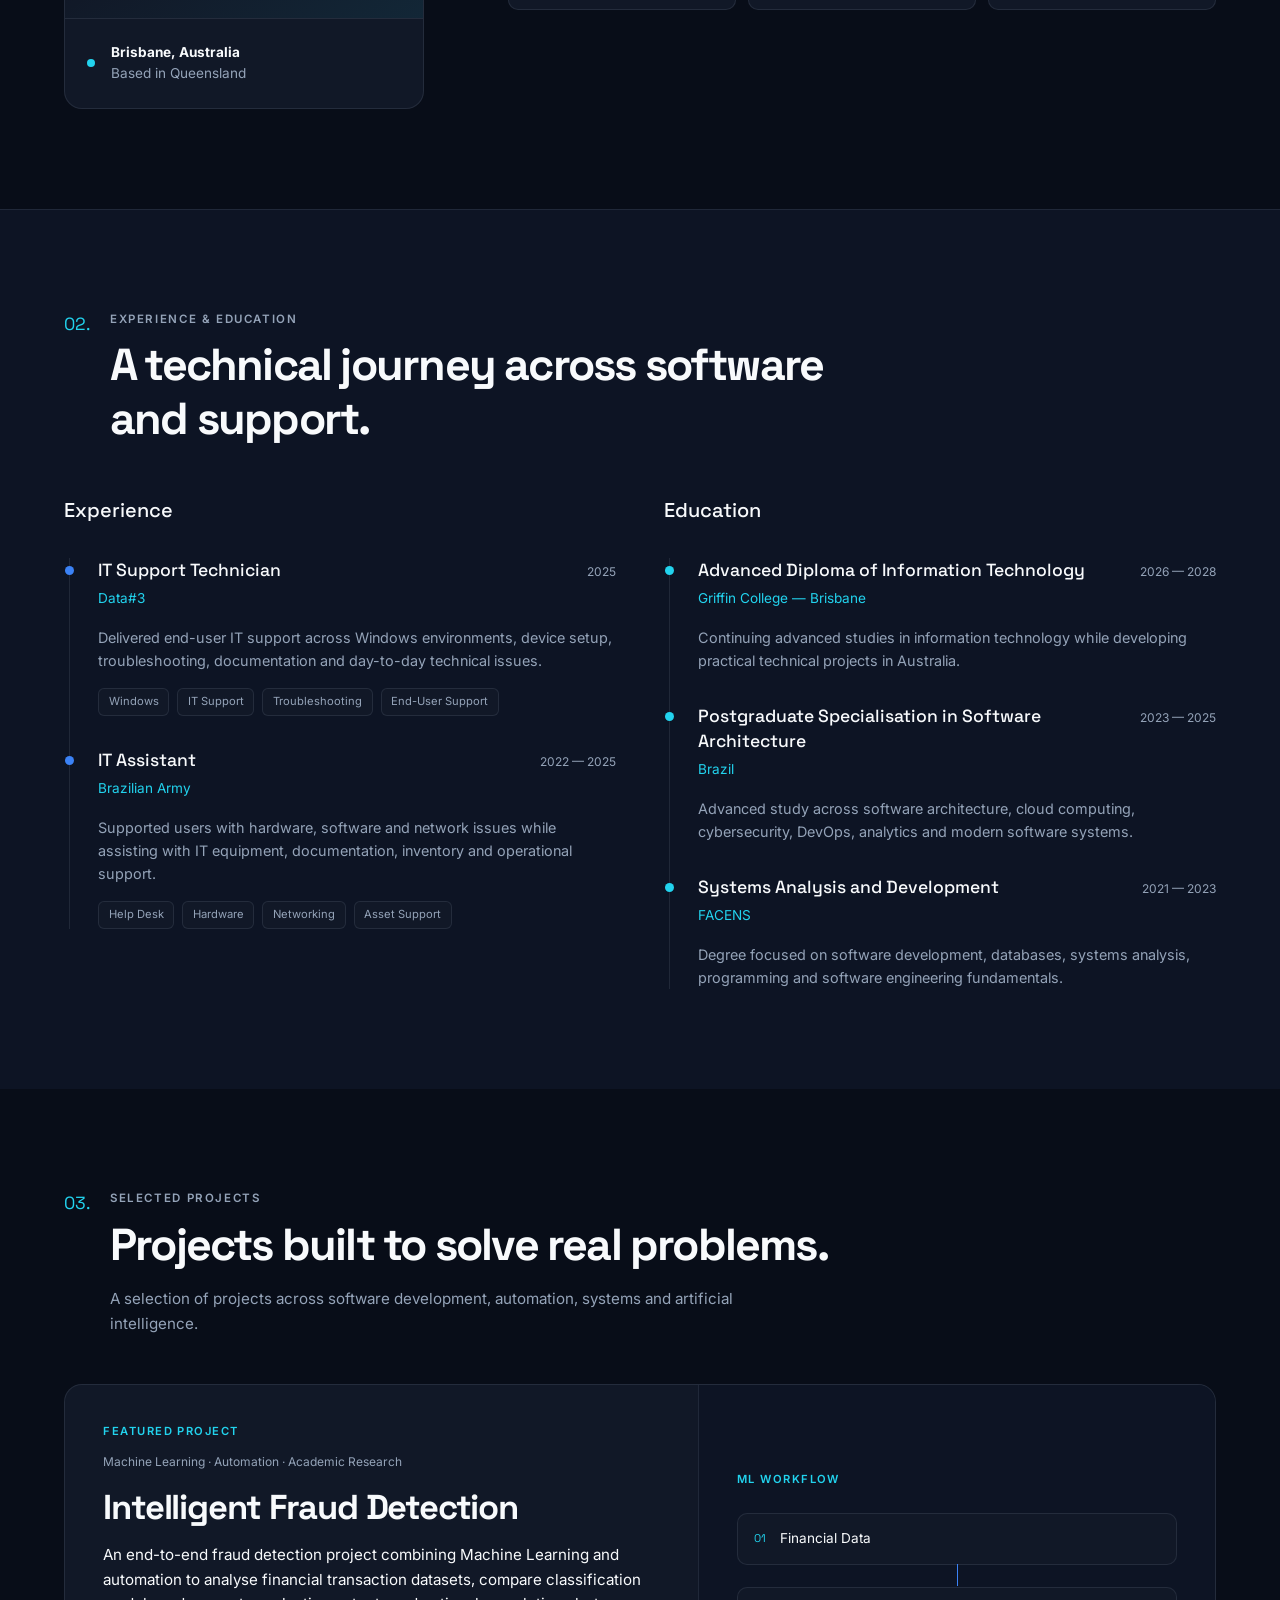
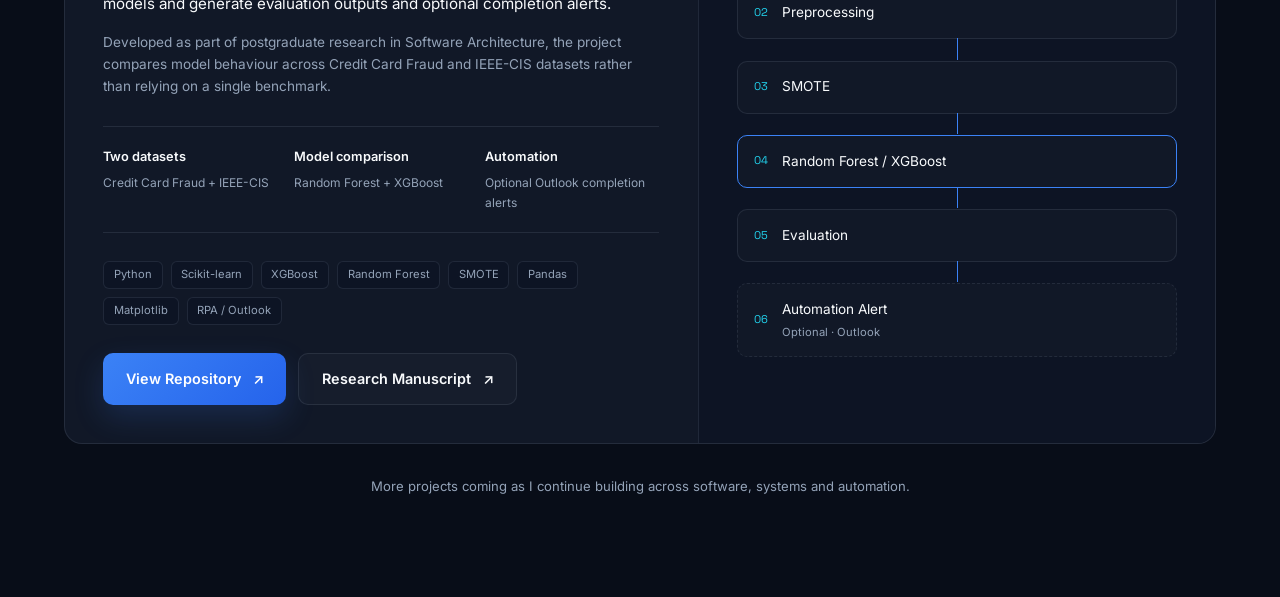
==== commit 0c94d9e4: "feat: add featured projects section" ====
--- a/index.html
+++ b/index.html
@@ -559,9 +559,119 @@
         </section>
 
 
+        <!-- =========================
+             PROJECTS
+        ========================== -->
+        <section class="section projects" id="projects" aria-labelledby="projects-heading">
+            <div class="container">
+                <div class="section-heading reveal">
+                    <span class="section-number">03.</span>
+                    <div>
+                        <p class="section-eyebrow">SELECTED PROJECTS</p>
+                        <h2 id="projects-heading">Projects built to solve real problems.</h2>
+                        <p class="projects-intro">
+                            A selection of projects across software development, automation,
+                            systems and artificial intelligence.
+                        </p>
+                    </div>
+                </div>
+
+                <div class="reveal">
+                    <article class="project-card featured-project" aria-labelledby="fraud-project-title">
+                        <div class="project-content">
+                            <p class="project-type">Featured project</p>
+                            <p class="project-category">Machine Learning &middot; Automation &middot; Academic Research</p>
+                            <h3 class="project-title" id="fraud-project-title">Intelligent Fraud Detection</h3>
+                            <p class="project-description">
+                                An end-to-end fraud detection project combining Machine Learning and
+                                automation to analyse financial transaction datasets, compare classification
+                                models and generate evaluation outputs and optional completion alerts.
+                            </p>
+                            <p class="project-context">
+                                Developed as part of postgraduate research in Software Architecture,
+                                the project compares model behaviour across Credit Card Fraud and
+                                IEEE-CIS datasets rather than relying on a single benchmark.
+                            </p>
+
+                            <dl class="project-highlights">
+                                <div class="project-highlight">
+                                    <dt>Two datasets</dt>
+                                    <dd>Credit Card Fraud + IEEE-CIS</dd>
+                                </div>
+                                <div class="project-highlight">
+                                    <dt>Model comparison</dt>
+                                    <dd>Random Forest + XGBoost</dd>
+                                </div>
+                                <div class="project-highlight">
+                                    <dt>Automation</dt>
+                                    <dd>Optional Outlook completion alerts</dd>
+                                </div>
+                            </dl>
+
+                            <ul class="project-tech" aria-label="Project technologies">
+                                <li>Python</li>
+                                <li>Scikit-learn</li>
+                                <li>XGBoost</li>
+                                <li>Random Forest</li>
+                                <li>SMOTE</li>
+                                <li>Pandas</li>
+                                <li>Matplotlib</li>
+                                <li>RPA / Outlook</li>
+                            </ul>
+
+                            <div class="project-actions">
+                                <a class="btn btn-primary"
+                                    href="https://github.com/GuilhermeDeAlmeidaPereira/fraud-detection-ml-rpa"
+                                    target="_blank" rel="noopener noreferrer">
+                                    View Repository <span aria-hidden="true">&#8599;</span>
+                                </a>
+                                <a class="btn btn-secondary"
+                                    href="https://github.com/GuilhermeDeAlmeidaPereira/fraud-detection-ml-rpa/blob/main/docs/intelligent-automation-fraud-detection-manuscript.pdf"
+                                    target="_blank" rel="noopener noreferrer">
+                                    Research Manuscript <span aria-hidden="true">&#8599;</span>
+                                </a>
+                            </div>
+                        </div>
+
+                        <figure class="project-visual">
+                            <figcaption class="pipeline-caption">ML workflow</figcaption>
+                            <ol class="ml-pipeline" role="list">
+                                <li class="pipeline-node">
+                                    <span class="pipeline-step" aria-hidden="true">01</span>
+                                    <span>Financial Data</span>
+                                </li>
+                                <li class="pipeline-node">
+                                    <span class="pipeline-step" aria-hidden="true">02</span>
+                                    <span>Preprocessing</span>
+                                </li>
+                                <li class="pipeline-node">
+                                    <span class="pipeline-step" aria-hidden="true">03</span>
+                                    <span>SMOTE</span>
+                                </li>
+                                <li class="pipeline-node pipeline-node-model">
+                                    <span class="pipeline-step" aria-hidden="true">04</span>
+                                    <span>Random Forest / XGBoost</span>
+                                </li>
+                                <li class="pipeline-node">
+                                    <span class="pipeline-step" aria-hidden="true">05</span>
+                                    <span>Evaluation</span>
+                                </li>
+                                <li class="pipeline-node pipeline-node-optional">
+                                    <span class="pipeline-step" aria-hidden="true">06</span>
+                                    <span>Automation Alert<small>Optional &middot; Outlook</small></span>
+                                </li>
+                            </ol>
+                        </figure>
+                    </article>
+                </div>
+
+                <p class="projects-coming-soon">
+                    More projects coming as I continue building across software, systems and automation.
+                </p>
+            </div>
+        </section>
+
         <!-- Future sections -->
-
-        <div id="projects"></div>
         <div id="skills"></div>
         <div id="contact"></div>
 
--- a/assets/css/style.css
+++ b/assets/css/style.css
@@ -912,6 +912,235 @@
     color: var(--text-secondary);
 }
 
+/* =====================================================
+   PROJECTS
+===================================================== */
+
+.projects-intro {
+    max-width: 680px;
+    margin-top: 1rem;
+    color: var(--text-secondary);
+    font-size: 0.95rem;
+}
+
+/* Ready for additional completed project cards. */
+.projects-grid {
+    display: grid;
+    grid-template-columns: repeat(auto-fit, minmax(min(100%, 320px), 1fr));
+    gap: 1.5rem;
+}
+
+.project-card {
+    min-width: 0;
+    border: 1px solid var(--border);
+    border-radius: 18px;
+    background: var(--surface);
+    transition: border-color var(--transition), transform var(--transition);
+}
+
+.project-card:focus-within {
+    border-color: var(--accent-secondary);
+}
+
+@media (hover: hover) and (prefers-reduced-motion: no-preference) {
+    .project-card:hover {
+        border-color: var(--accent);
+        transform: translateY(-3px);
+    }
+}
+
+.featured-project {
+    display: grid;
+    grid-template-columns: minmax(0, 1.1fr) minmax(0, 0.9fr);
+    overflow: hidden;
+}
+
+.project-content {
+    min-width: 0;
+    padding: clamp(1.5rem, 3vw, 2.5rem);
+}
+
+.project-type,
+.pipeline-caption {
+    font-size: 0.7rem;
+    font-weight: 600;
+    letter-spacing: 0.13em;
+    text-transform: uppercase;
+    color: var(--accent-secondary);
+}
+
+.project-category {
+    margin-top: 0.7rem;
+    font-size: 0.75rem;
+    color: var(--text-secondary);
+}
+
+.project-title {
+    margin-block: 1rem;
+    font-family: var(--font-heading);
+    font-size: clamp(1.7rem, 2.7vw, 2.25rem);
+    line-height: 1.15;
+    letter-spacing: -0.035em;
+}
+
+.project-description {
+    font-size: 0.95rem;
+}
+
+.project-context {
+    margin-top: 1rem;
+    font-size: 0.85rem;
+    color: var(--text-secondary);
+}
+
+.project-highlights {
+    display: grid;
+    grid-template-columns: repeat(3, minmax(0, 1fr));
+    gap: 1rem;
+    margin-block: 1.75rem;
+    padding-block: 1.25rem;
+    border-block: 1px solid var(--border);
+}
+
+.project-highlight dt {
+    margin-bottom: 0.4rem;
+    font-size: 0.8rem;
+    font-weight: 600;
+}
+
+.project-highlight dd {
+    font-size: 0.75rem;
+    color: var(--text-secondary);
+}
+
+.project-tech {
+    display: flex;
+    flex-wrap: wrap;
+    gap: 0.5rem;
+}
+
+.project-tech li {
+    max-width: 100%;
+    padding: 0.25rem 0.6rem;
+    border: 1px solid var(--border);
+    border-radius: 6px;
+    background: var(--background-secondary);
+    font-size: 0.7rem;
+    overflow-wrap: anywhere;
+    color: var(--text-secondary);
+}
+
+.project-actions {
+    display: flex;
+    flex-wrap: wrap;
+    gap: 0.75rem;
+    margin-top: 1.75rem;
+}
+
+.project-actions a:focus-visible {
+    outline: 2px solid var(--accent-secondary);
+    outline-offset: 4px;
+}
+
+.project-visual {
+    min-width: 0;
+    display: flex;
+    flex-direction: column;
+    justify-content: center;
+    padding: clamp(1.5rem, 3vw, 2.5rem);
+    border-left: 1px solid var(--border);
+    background: var(--background-secondary);
+}
+
+.pipeline-caption {
+    margin-bottom: 1.5rem;
+}
+
+.ml-pipeline {
+    list-style: none;
+    display: grid;
+    gap: 1.35rem;
+}
+
+.pipeline-node {
+    position: relative;
+    display: flex;
+    align-items: center;
+    gap: 0.9rem;
+    padding: 0.9rem 1rem;
+    border: 1px solid var(--border);
+    border-radius: 10px;
+    background: var(--surface);
+    font-size: 0.85rem;
+    overflow-wrap: anywhere;
+}
+
+/* Empty CSS connectors keep the ordered workflow quiet for screen readers. */
+.pipeline-node:not(:last-child)::after {
+    content: "";
+    position: absolute;
+    top: 100%;
+    left: 50%;
+    height: 1.35rem;
+    border-left: 1px solid var(--accent);
+}
+
+.pipeline-step {
+    flex-shrink: 0;
+    font-family: var(--font-heading);
+    font-size: 0.7rem;
+    color: var(--accent-secondary);
+}
+
+.pipeline-node-model {
+    border-color: var(--accent);
+}
+
+.pipeline-node-optional {
+    border-style: dashed;
+}
+
+.pipeline-node small {
+    display: block;
+    margin-top: 0.2rem;
+    font-size: 0.7rem;
+    color: var(--text-secondary);
+}
+
+.projects-coming-soon {
+    margin-top: 2rem;
+    font-size: 0.82rem;
+    color: var(--text-secondary);
+    text-align: center;
+}
+
+@media (max-width: 950px) {
+    .featured-project {
+        grid-template-columns: 1fr;
+    }
+
+    .project-visual {
+        border-left: 0;
+        border-top: 1px solid var(--border);
+    }
+
+    .ml-pipeline {
+        width: 100%;
+        max-width: 440px;
+        margin-inline: auto;
+    }
+}
+
+@media (max-width: 650px) {
+    .project-highlights {
+        grid-template-columns: 1fr;
+    }
+
+    .project-actions {
+        flex-direction: column;
+    }
+}
+
 /* Content stays visible unless JavaScript enables the observer. */
 .reveal.is-pending {
     opacity: 0;
@@ -960,8 +1189,14 @@
         scroll-behavior: auto;
     }
 
-    .reveal {
+    .reveal,
+    .project-card,
+    .project-actions .btn {
         transition: none;
+    }
+
+    .project-actions .btn:hover {
+        transform: none;
     }
 
     .reveal.is-pending {
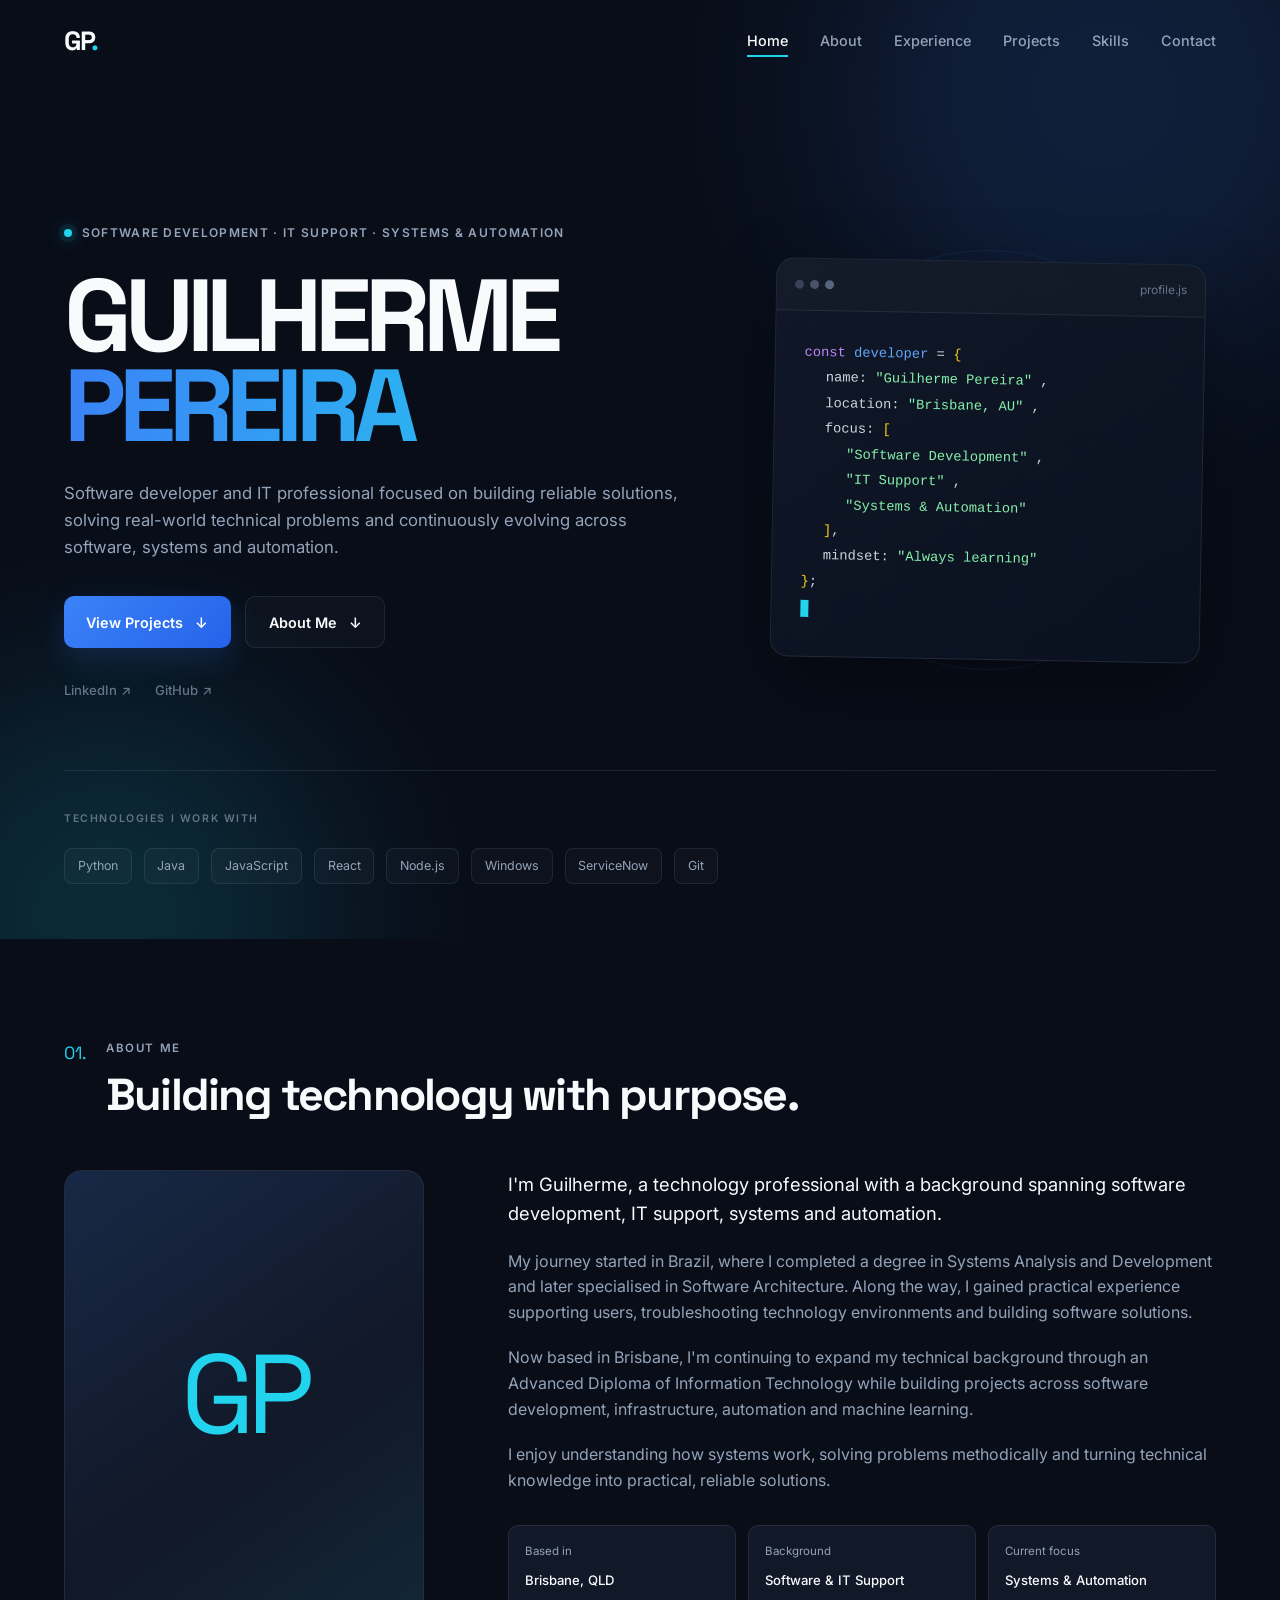
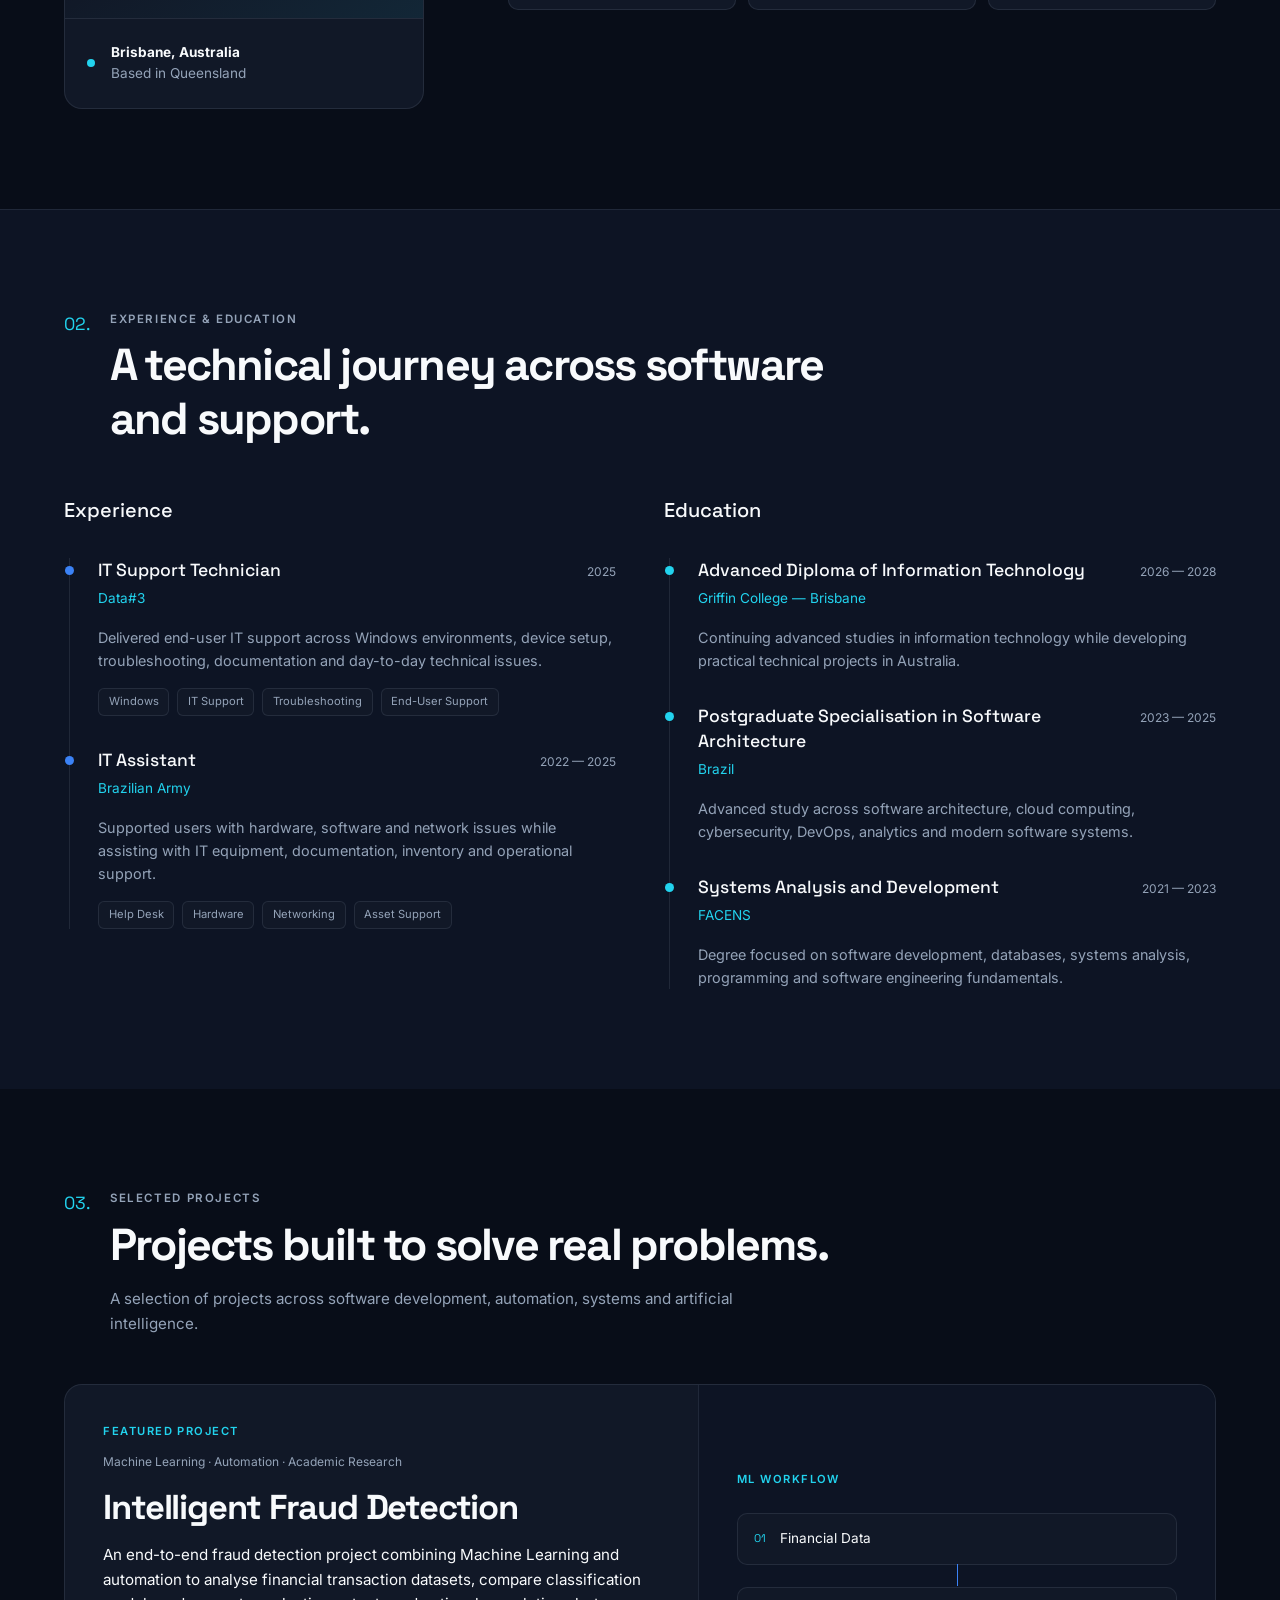
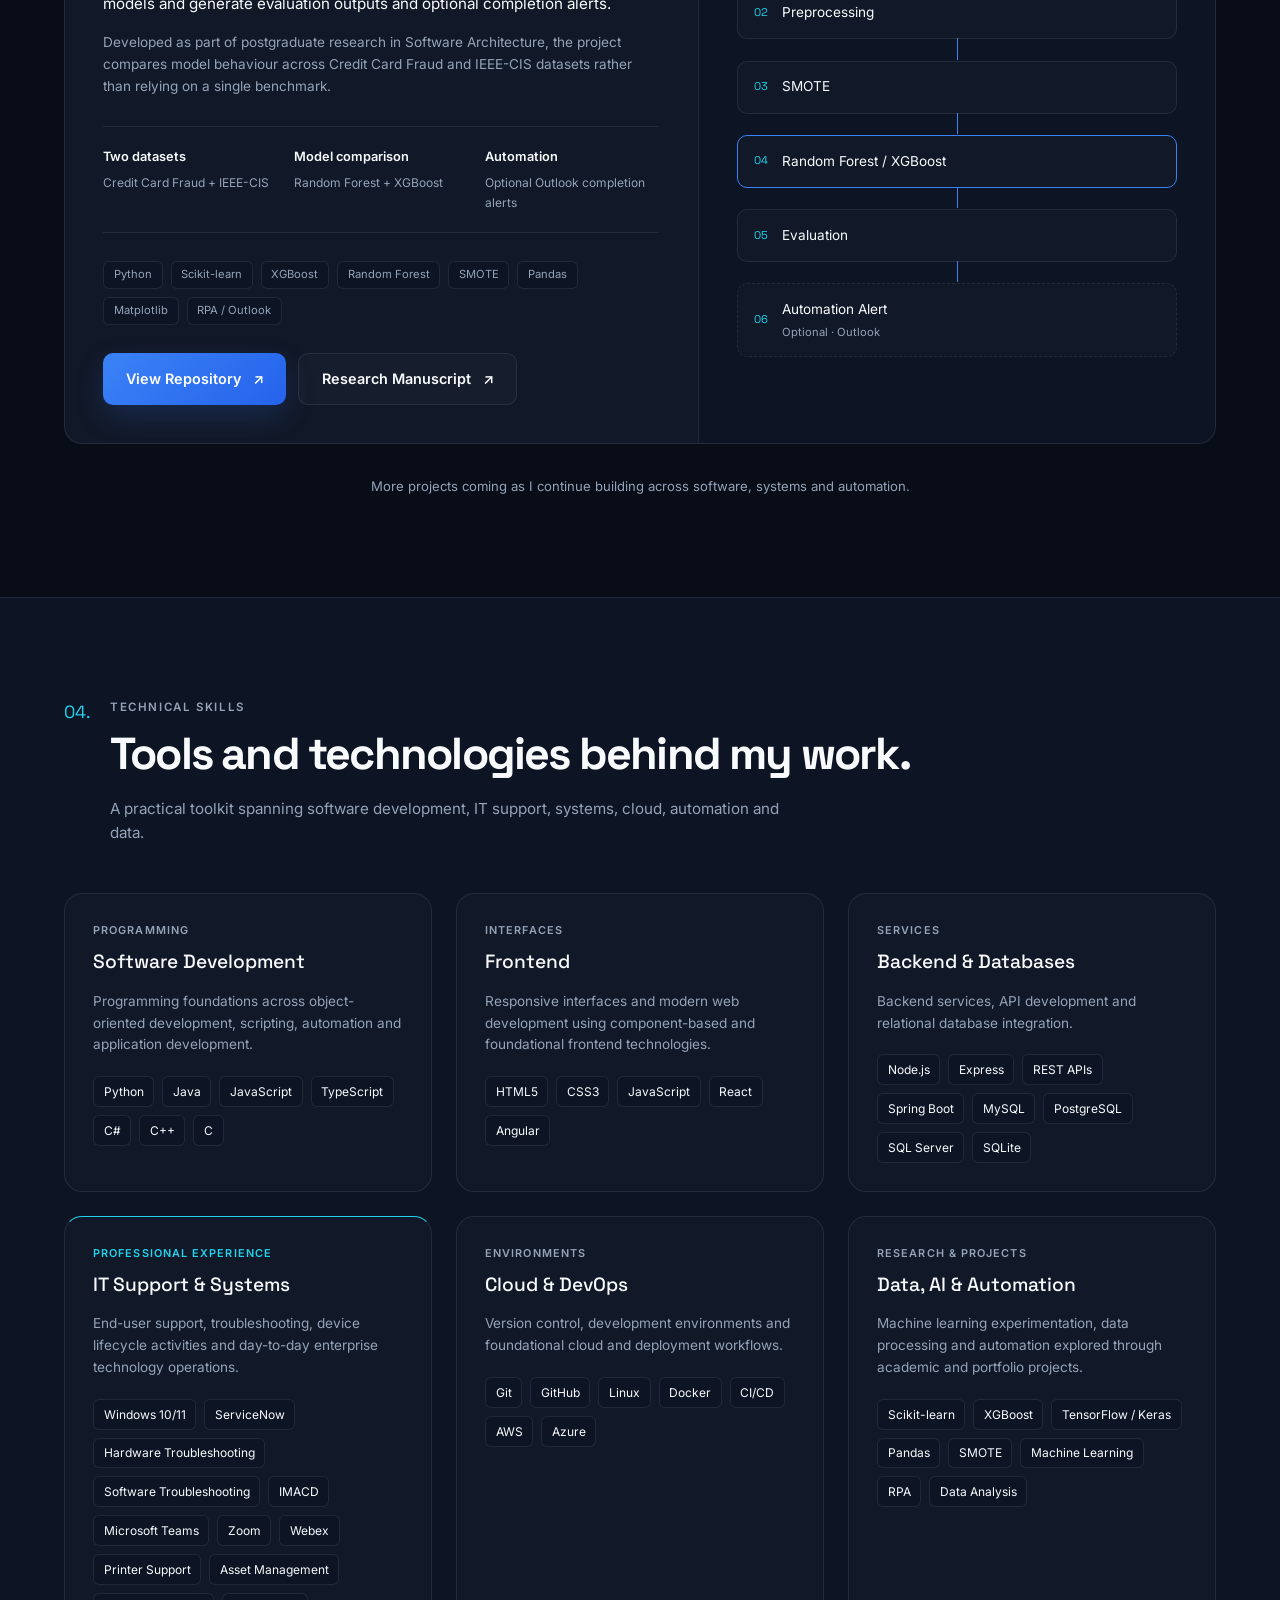
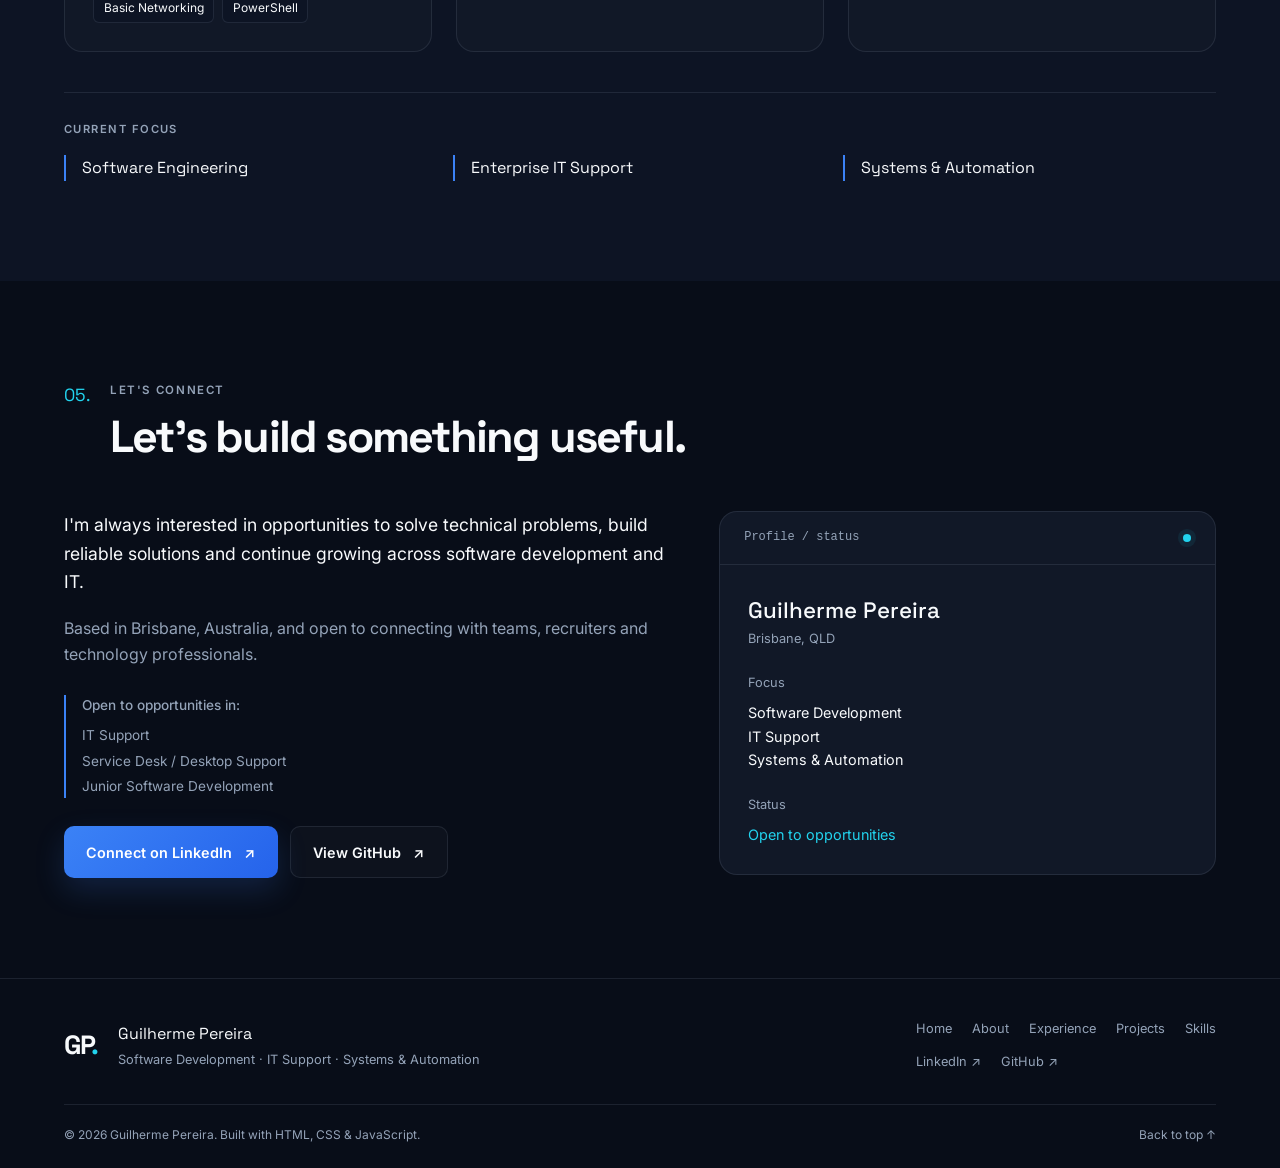
==== commit 88d203d2: "feat: add contact and footer sections" ====
--- a/index.html
+++ b/index.html
@@ -671,13 +671,256 @@
             </div>
         </section>
 
-        <!-- Future sections -->
-        <div id="skills"></div>
-        <div id="contact"></div>
+        <!-- =========================
+             SKILLS
+        ========================== -->
+        <section class="section skills" id="skills" aria-labelledby="skills-heading">
+            <div class="container">
+                <div class="section-heading reveal">
+                    <span class="section-number">04.</span>
+                    <div>
+                        <p class="section-eyebrow">TECHNICAL SKILLS</p>
+                        <h2 id="skills-heading">Tools and technologies behind my work.</h2>
+                        <p class="skills-intro">
+                            A practical toolkit spanning software development, IT support,
+                            systems, cloud, automation and data.
+                        </p>
+                    </div>
+                </div>
+
+                <div class="skills-grid">
+                    <article class="skill-card reveal" aria-labelledby="skill-heading-1">
+                        <header class="skill-card-header">
+                            <p class="skill-category">Programming</p>
+                            <h3 id="skill-heading-1">Software Development</h3>
+                        </header>
+                        <p class="skill-description">Programming foundations across object-oriented development, scripting, automation and application development.</p>
+                        <ul class="skill-tags">
+                            <li class="skill-tag">Python</li>
+                            <li class="skill-tag">Java</li>
+                            <li class="skill-tag">JavaScript</li>
+                            <li class="skill-tag">TypeScript</li>
+                            <li class="skill-tag">C#</li>
+                            <li class="skill-tag">C++</li>
+                            <li class="skill-tag">C</li>
+                        </ul>
+                    </article>
+
+                    <article class="skill-card reveal" aria-labelledby="skill-heading-2">
+                        <header class="skill-card-header">
+                            <p class="skill-category">Interfaces</p>
+                            <h3 id="skill-heading-2">Frontend</h3>
+                        </header>
+                        <p class="skill-description">Responsive interfaces and modern web development using component-based and foundational frontend technologies.</p>
+                        <ul class="skill-tags">
+                            <li class="skill-tag">HTML5</li>
+                            <li class="skill-tag">CSS3</li>
+                            <li class="skill-tag">JavaScript</li>
+                            <li class="skill-tag">React</li>
+                            <li class="skill-tag">Angular</li>
+                        </ul>
+                    </article>
+
+                    <article class="skill-card reveal" aria-labelledby="skill-heading-3">
+                        <header class="skill-card-header">
+                            <p class="skill-category">Services</p>
+                            <h3 id="skill-heading-3">Backend &amp; Databases</h3>
+                        </header>
+                        <p class="skill-description">Backend services, API development and relational database integration.</p>
+                        <ul class="skill-tags">
+                            <li class="skill-tag">Node.js</li>
+                            <li class="skill-tag">Express</li>
+                            <li class="skill-tag">REST APIs</li>
+                            <li class="skill-tag">Spring Boot</li>
+                            <li class="skill-tag">MySQL</li>
+                            <li class="skill-tag">PostgreSQL</li>
+                            <li class="skill-tag">SQL Server</li>
+                            <li class="skill-tag">SQLite</li>
+                        </ul>
+                    </article>
+
+                    <article class="skill-card skill-card-featured reveal" aria-labelledby="skill-heading-4">
+                        <header class="skill-card-header">
+                            <p class="skill-category">Professional experience</p>
+                            <h3 id="skill-heading-4">IT Support &amp; Systems</h3>
+                        </header>
+                        <p class="skill-description">End-user support, troubleshooting, device lifecycle activities and day-to-day enterprise technology operations.</p>
+                        <ul class="skill-tags">
+                            <li class="skill-tag">Windows 10/11</li>
+                            <li class="skill-tag">ServiceNow</li>
+                            <li class="skill-tag">Hardware Troubleshooting</li>
+                            <li class="skill-tag">Software Troubleshooting</li>
+                            <li class="skill-tag">IMACD</li>
+                            <li class="skill-tag">Microsoft Teams</li>
+                            <li class="skill-tag">Zoom</li>
+                            <li class="skill-tag">Webex</li>
+                            <li class="skill-tag">Printer Support</li>
+                            <li class="skill-tag">Asset Management</li>
+                            <li class="skill-tag">Basic Networking</li>
+                            <li class="skill-tag">PowerShell</li>
+                        </ul>
+                    </article>
+
+                    <article class="skill-card reveal" aria-labelledby="skill-heading-5">
+                        <header class="skill-card-header">
+                            <p class="skill-category">Environments</p>
+                            <h3 id="skill-heading-5">Cloud &amp; DevOps</h3>
+                        </header>
+                        <p class="skill-description">Version control, development environments and foundational cloud and deployment workflows.</p>
+                        <ul class="skill-tags">
+                            <li class="skill-tag">Git</li>
+                            <li class="skill-tag">GitHub</li>
+                            <li class="skill-tag">Linux</li>
+                            <li class="skill-tag">Docker</li>
+                            <li class="skill-tag">CI/CD</li>
+                            <li class="skill-tag">AWS</li>
+                            <li class="skill-tag">Azure</li>
+                        </ul>
+                    </article>
+
+                    <article class="skill-card reveal" aria-labelledby="skill-heading-6">
+                        <header class="skill-card-header">
+                            <p class="skill-category">Research &amp; projects</p>
+                            <h3 id="skill-heading-6">Data, AI &amp; Automation</h3>
+                        </header>
+                        <p class="skill-description">Machine learning experimentation, data processing and automation explored through academic and portfolio projects.</p>
+                        <ul class="skill-tags">
+                            <li class="skill-tag">Scikit-learn</li>
+                            <li class="skill-tag">XGBoost</li>
+                            <li class="skill-tag">TensorFlow / Keras</li>
+                            <li class="skill-tag">Pandas</li>
+                            <li class="skill-tag">SMOTE</li>
+                            <li class="skill-tag">Machine Learning</li>
+                            <li class="skill-tag">RPA</li>
+                            <li class="skill-tag">Data Analysis</li>
+                        </ul>
+                    </article>
+                </div>
+
+                <div class="current-focus reveal" role="group" aria-labelledby="current-focus-heading">
+                    <h3 class="current-focus-label" id="current-focus-heading">CURRENT FOCUS</h3>
+                    <ul class="focus-grid">
+                        <li class="focus-item">Software Engineering</li>
+                        <li class="focus-item">Enterprise IT Support</li>
+                        <li class="focus-item">Systems &amp; Automation</li>
+                    </ul>
+                </div>
+            </div>
+        </section>
+
+        <!-- =========================
+             CONTACT
+        ========================== -->
+        <section class="section contact" id="contact" aria-labelledby="contact-heading">
+            <div class="container">
+                <div class="section-heading reveal">
+                    <span class="section-number">05.</span>
+                    <div>
+                        <p class="section-eyebrow">LET'S CONNECT</p>
+                        <h2 id="contact-heading">Let's build something useful.</h2>
+                    </div>
+                </div>
+
+                <div class="contact-grid">
+                    <div class="contact-content reveal">
+                        <p class="contact-intro">
+                            I'm always interested in opportunities to solve technical problems,
+                            build reliable solutions and continue growing across software development and IT.
+                        </p>
+                        <p class="contact-location">
+                            Based in Brisbane, Australia, and open to connecting with teams,
+                            recruiters and technology professionals.
+                        </p>
+                        <div class="contact-opportunities">
+                            <p>Open to opportunities in:</p>
+                            <ul>
+                                <li>IT Support</li>
+                                <li>Service Desk / Desktop Support</li>
+                                <li>Junior Software Development</li>
+                            </ul>
+                        </div>
+                        <div class="contact-actions">
+                            <a class="btn btn-primary"
+                                href="https://www.linkedin.com/in/guilhermedealmeidapereira"
+                                target="_blank" rel="noopener noreferrer">
+                                Connect on LinkedIn <span aria-hidden="true">&#8599;</span>
+                            </a>
+                            <a class="btn btn-secondary"
+                                href="https://github.com/GuilhermeDeAlmeidaPereira"
+                                target="_blank" rel="noopener noreferrer">
+                                View GitHub <span aria-hidden="true">&#8599;</span>
+                            </a>
+                        </div>
+                    </div>
+
+                    <aside class="contact-status reveal" aria-labelledby="contact-profile-heading">
+                        <div class="contact-status-header">
+                            <span class="contact-panel-label">Profile / status</span>
+                            <span class="status-dot" aria-hidden="true"></span>
+                        </div>
+                        <div class="contact-status-body">
+                            <h3 id="contact-profile-heading">Guilherme Pereira</h3>
+                            <p class="contact-status-location">Brisbane, QLD</p>
+                            <dl class="contact-details">
+                                <div>
+                                    <dt>Focus</dt>
+                                    <dd>
+                                        <ul>
+                                            <li>Software Development</li>
+                                            <li>IT Support</li>
+                                            <li>Systems &amp; Automation</li>
+                                        </ul>
+                                    </dd>
+                                </div>
+                                <div>
+                                    <dt>Status</dt>
+                                    <dd class="contact-status-value">Open to opportunities</dd>
+                                </div>
+                            </dl>
+                        </div>
+                    </aside>
+                </div>
+            </div>
+        </section>
 
     </main>
 
 
+    <footer class="footer">
+        <div class="container">
+            <div class="footer-top">
+                <div class="footer-brand">
+                    <a href="#home" class="logo" aria-label="Go to homepage">GP<span>.</span></a>
+                    <div>
+                        <p class="footer-name">Guilherme Pereira</p>
+                        <p>Software Development &middot; IT Support &middot; Systems &amp; Automation</p>
+                    </div>
+                </div>
+                <div class="footer-links">
+                    <nav aria-label="Footer navigation">
+                        <ul class="footer-nav">
+                            <li><a href="#home">Home</a></li>
+                            <li><a href="#about">About</a></li>
+                            <li><a href="#experience">Experience</a></li>
+                            <li><a href="#projects">Projects</a></li>
+                            <li><a href="#skills">Skills</a></li>
+                        </ul>
+                    </nav>
+                    <ul class="footer-socials" aria-label="Social profiles">
+                        <li><a href="https://www.linkedin.com/in/guilhermedealmeidapereira"
+                            target="_blank" rel="noopener noreferrer">LinkedIn <span aria-hidden="true">&#8599;</span></a></li>
+                        <li><a href="https://github.com/GuilhermeDeAlmeidaPereira"
+                            target="_blank" rel="noopener noreferrer">GitHub <span aria-hidden="true">&#8599;</span></a></li>
+                    </ul>
+                </div>
+            </div>
+            <div class="footer-bottom">
+                <p>&copy; <span id="current-year"></span> Guilherme Pereira. Built with HTML, CSS &amp; JavaScript.</p>
+                <a href="#home" class="back-to-top">Back to top <span aria-hidden="true">&#8593;</span></a>
+            </div>
+        </div>
+    </footer>
+
     <script src="assets/js/main.js"></script>
 
 </body>
--- a/assets/css/style.css
+++ b/assets/css/style.css
@@ -916,7 +916,8 @@
    PROJECTS
 ===================================================== */
 
-.projects-intro {
+.projects-intro,
+.skills-intro {
     max-width: 680px;
     margin-top: 1rem;
     color: var(--text-secondary);
@@ -1030,14 +1031,17 @@
     color: var(--text-secondary);
 }
 
-.project-actions {
+.project-actions,
+.contact-actions {
     display: flex;
     flex-wrap: wrap;
     gap: 0.75rem;
     margin-top: 1.75rem;
 }
 
-.project-actions a:focus-visible {
+.project-actions a:focus-visible,
+.contact a:focus-visible,
+.footer a:focus-visible {
     outline: 2px solid var(--accent-secondary);
     outline-offset: 4px;
 }
@@ -1141,6 +1145,308 @@
     }
 }
 
+/* =====================================================
+   SKILLS / CURRENT FOCUS
+===================================================== */
+
+.skills {
+    border-top: 1px solid var(--border);
+    background: var(--background-secondary);
+}
+
+.skills-grid {
+    display: grid;
+    grid-template-columns: repeat(3, minmax(0, 1fr));
+    gap: 1.5rem;
+}
+
+.skill-card {
+    min-width: 0;
+    padding: 1.75rem;
+    border: 1px solid var(--border);
+    border-radius: 18px;
+    background: var(--surface);
+}
+
+.skill-card-featured {
+    border-top-color: var(--accent-secondary);
+}
+
+.skill-category {
+    margin-bottom: 0.65rem;
+    font-size: 0.68rem;
+    font-weight: 600;
+    letter-spacing: 0.1em;
+    text-transform: uppercase;
+    color: var(--text-secondary);
+}
+
+.skill-card-featured .skill-category {
+    color: var(--accent-secondary);
+}
+
+.skill-card-header h3 {
+    font-family: var(--font-heading);
+    font-size: 1.2rem;
+    font-weight: 500;
+    line-height: 1.3;
+}
+
+.skill-description {
+    margin-block: 1rem 1.25rem;
+    font-size: 0.85rem;
+    color: var(--text-secondary);
+}
+
+.skill-tags {
+    display: flex;
+    flex-wrap: wrap;
+    gap: 0.5rem;
+}
+
+.skill-tag {
+    max-width: 100%;
+    padding: 0.3rem 0.6rem;
+    border: 1px solid var(--border);
+    border-radius: 6px;
+    font-size: 0.75rem;
+    overflow-wrap: anywhere;
+    color: var(--text-primary);
+    background: var(--background-secondary);
+}
+
+/* Preserve the shared reveal transition; keep hover motion restrained. */
+@media (hover: hover) and (prefers-reduced-motion: no-preference) {
+    .skill-card:hover {
+        border-color: var(--accent);
+    }
+}
+
+.current-focus {
+    margin-top: 2.5rem;
+    padding-top: 1.75rem;
+    border-top: 1px solid var(--border);
+}
+
+.current-focus-label {
+    margin-bottom: 1rem;
+    font-size: 0.7rem;
+    font-weight: 600;
+    letter-spacing: 0.13em;
+    color: var(--text-secondary);
+}
+
+.focus-grid {
+    display: grid;
+    grid-template-columns: repeat(3, minmax(0, 1fr));
+    gap: 1rem;
+}
+
+.focus-item {
+    padding-left: 1rem;
+    border-left: 2px solid var(--accent);
+    font-family: var(--font-heading);
+    font-size: 1rem;
+    overflow-wrap: anywhere;
+}
+
+@media (max-width: 1000px) {
+    .skills-grid {
+        grid-template-columns: repeat(2, minmax(0, 1fr));
+    }
+}
+
+@media (max-width: 650px) {
+    .skills-grid,
+    .focus-grid {
+        grid-template-columns: 1fr;
+    }
+
+    .skill-card {
+        padding: 1.5rem;
+    }
+}
+
+/* =====================================================
+   CONTACT / FOOTER
+===================================================== */
+
+.contact-grid {
+    display: grid;
+    grid-template-columns: minmax(0, 1.1fr) minmax(0, 0.9fr);
+    gap: 3rem;
+    align-items: start;
+}
+
+.contact-content,
+.contact-status {
+    min-width: 0;
+    overflow-wrap: anywhere;
+}
+
+.contact-intro {
+    font-size: 1.1rem;
+}
+
+.contact-location {
+    margin-top: 1.25rem;
+    color: var(--text-secondary);
+}
+
+.contact-opportunities {
+    margin-top: 1.75rem;
+    padding-left: 1rem;
+    border-left: 2px solid var(--accent);
+    font-size: 0.85rem;
+    color: var(--text-secondary);
+}
+
+.contact-opportunities p {
+    margin-bottom: 0.5rem;
+    font-weight: 500;
+}
+
+.contact-opportunities li + li {
+    margin-top: 0.25rem;
+}
+
+.contact-status {
+    border: 1px solid var(--border);
+    border-radius: 18px;
+    background: var(--surface);
+}
+
+.contact-status-header {
+    display: flex;
+    align-items: center;
+    justify-content: space-between;
+    gap: 1rem;
+    padding: 1rem 1.5rem;
+    border-bottom: 1px solid var(--border);
+}
+
+.contact-panel-label {
+    font-family: Consolas, "Courier New", monospace;
+    font-size: 0.75rem;
+    color: var(--text-secondary);
+}
+
+.contact-status-header .status-dot {
+    flex-shrink: 0;
+    box-shadow: 0 0 0 5px rgba(34, 211, 238, 0.08);
+}
+
+.contact-status-body {
+    padding: 1.75rem;
+}
+
+.contact-status h3 {
+    font-family: var(--font-heading);
+    font-size: 1.4rem;
+    font-weight: 500;
+}
+
+.contact-status-location,
+.contact-details dt {
+    font-size: 0.8rem;
+    color: var(--text-secondary);
+}
+
+.contact-details > div {
+    margin-top: 1.5rem;
+}
+
+.contact-details dt {
+    margin-bottom: 0.5rem;
+}
+
+.contact-details dd {
+    font-size: 0.9rem;
+}
+
+.contact-status-value {
+    color: var(--accent-secondary);
+}
+
+.footer {
+    padding-block: 2.5rem 1.5rem;
+    border-top: 1px solid var(--border);
+    background: var(--background);
+    font-size: 0.8rem;
+    color: var(--text-secondary);
+}
+
+.footer-top,
+.footer-bottom {
+    display: flex;
+    justify-content: space-between;
+    align-items: center;
+    gap: 1.5rem;
+    flex-wrap: wrap;
+}
+
+.footer-brand {
+    display: flex;
+    align-items: center;
+    gap: 1.25rem;
+}
+
+.footer-brand .logo,
+.footer-name {
+    color: var(--text-primary);
+}
+
+.footer-name {
+    margin-bottom: 0.25rem;
+    font-family: var(--font-heading);
+    font-size: 1rem;
+}
+
+.footer-nav,
+.footer-socials {
+    display: flex;
+    flex-wrap: wrap;
+    gap: 0.75rem 1.25rem;
+}
+
+.footer-socials {
+    margin-top: 0.75rem;
+}
+
+.footer a:hover {
+    color: var(--accent-secondary);
+}
+
+.footer-bottom {
+    margin-top: 2rem;
+    padding-top: 1.25rem;
+    border-top: 1px solid var(--border);
+    font-size: 0.75rem;
+}
+
+.back-to-top {
+    white-space: nowrap;
+}
+
+@media (max-width: 950px) {
+    .contact-grid {
+        grid-template-columns: 1fr;
+        gap: 2rem;
+    }
+}
+
+@media (max-width: 650px) {
+    .contact-actions {
+        flex-direction: column;
+    }
+
+    .footer-top,
+    .footer-bottom {
+        align-items: flex-start;
+        flex-direction: column;
+    }
+}
+
 /* Content stays visible unless JavaScript enables the observer. */
 .reveal.is-pending {
     opacity: 0;
@@ -1191,11 +1497,13 @@
 
     .reveal,
     .project-card,
-    .project-actions .btn {
+    .project-actions .btn,
+    .contact-actions .btn {
         transition: none;
     }
 
-    .project-actions .btn:hover {
+    .project-actions .btn:hover,
+    .contact-actions .btn:hover {
         transform: none;
     }
 
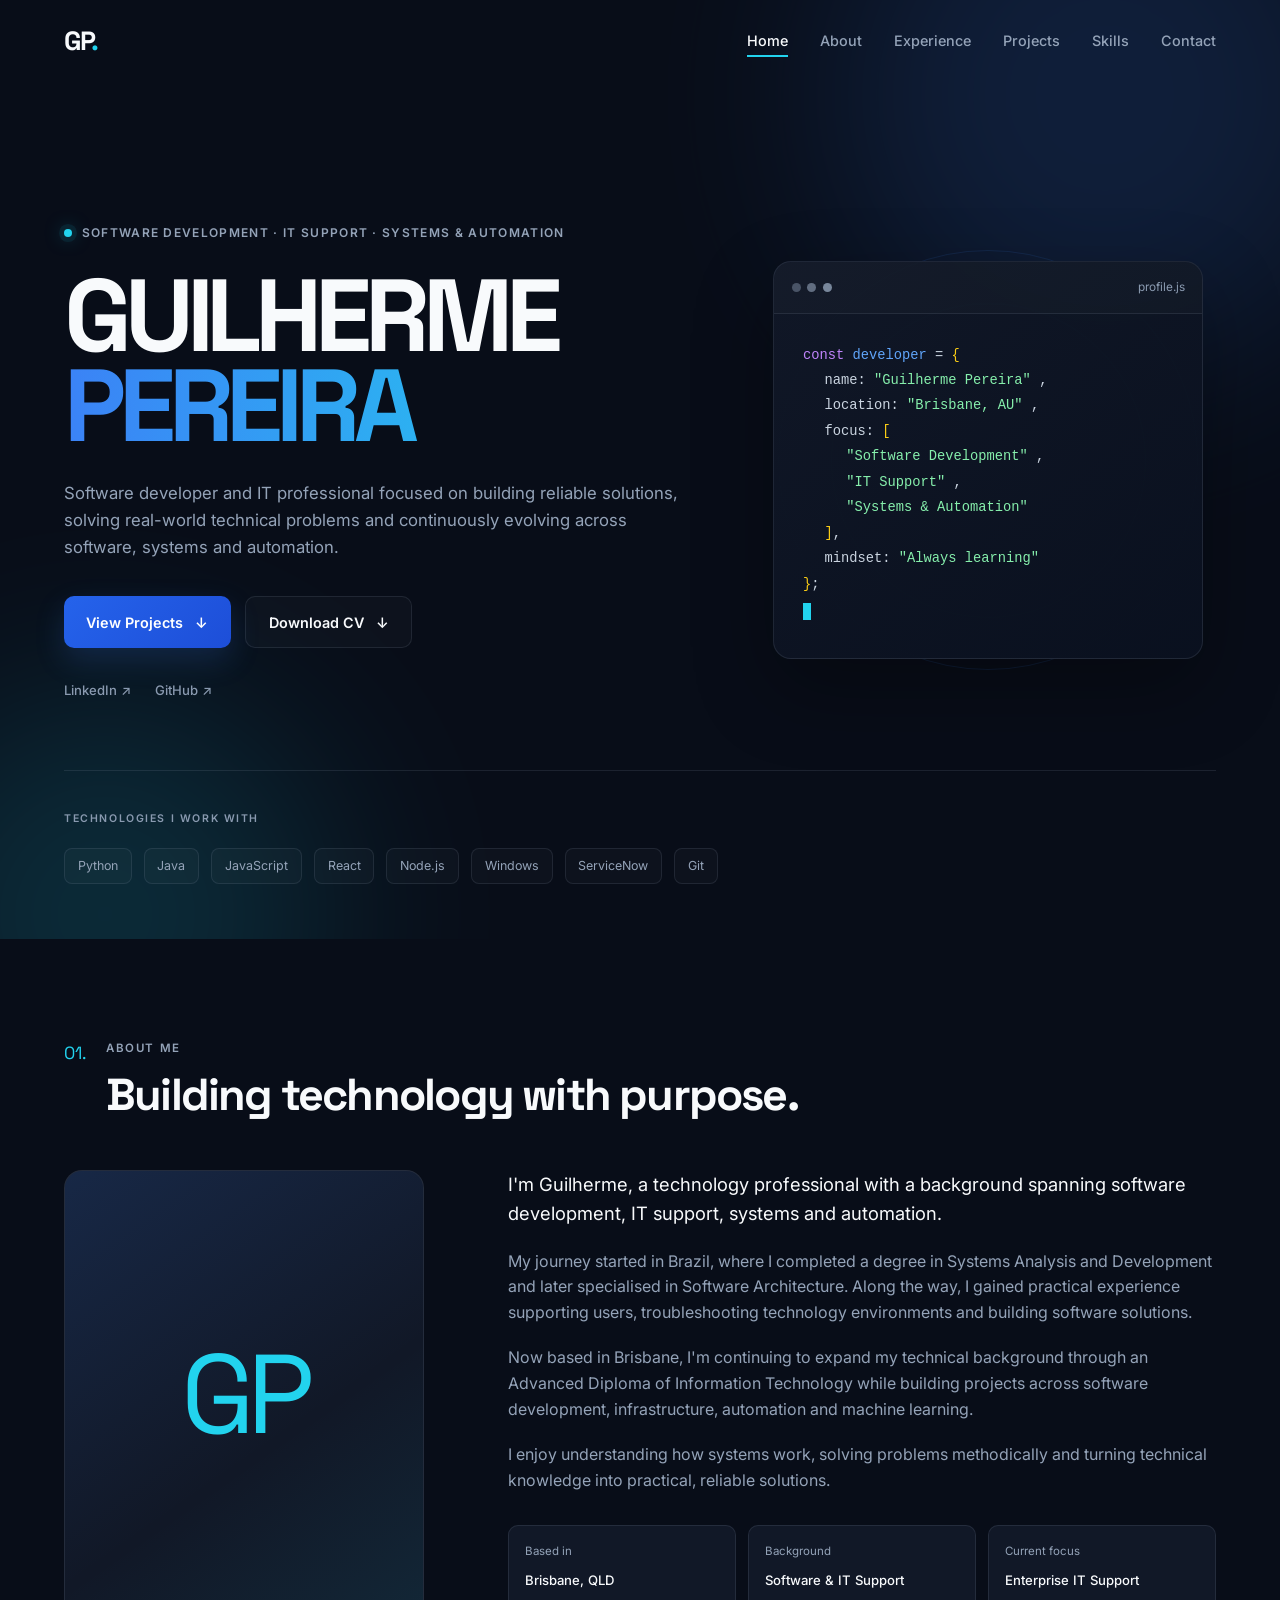
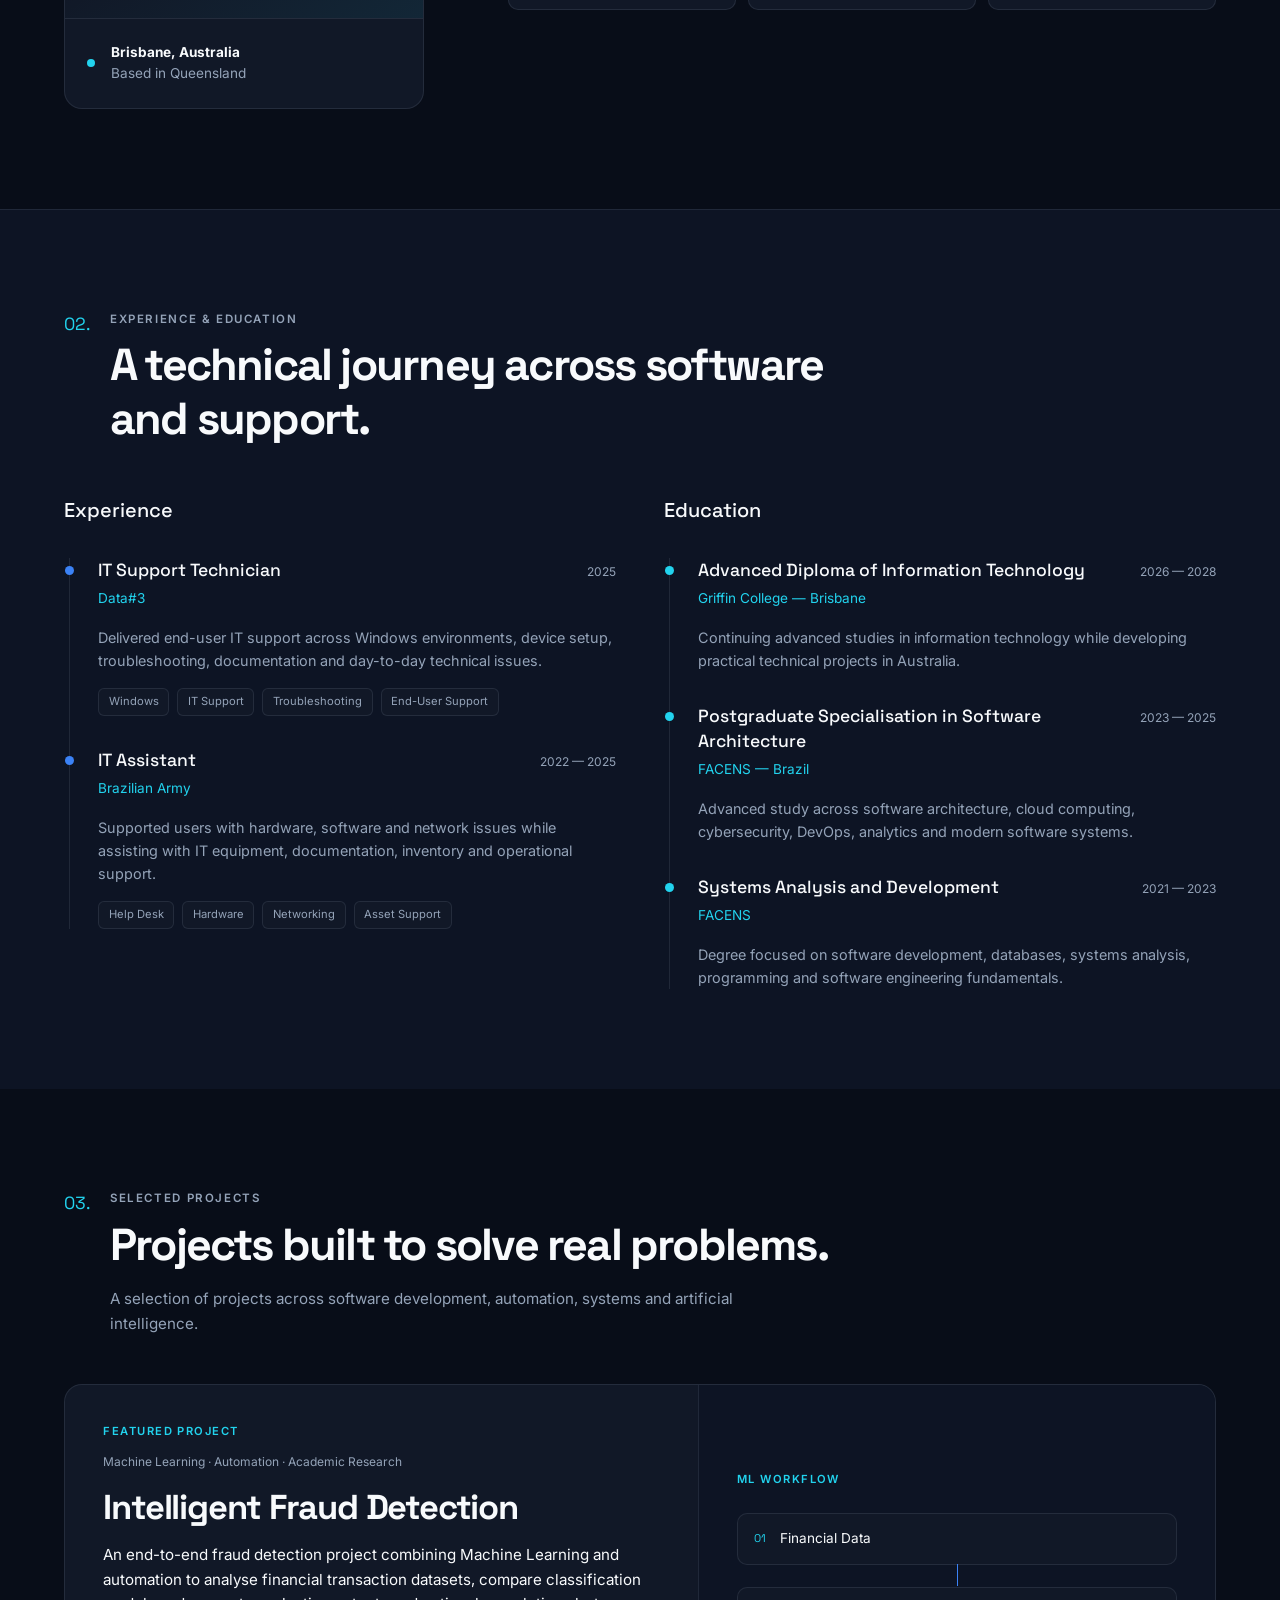
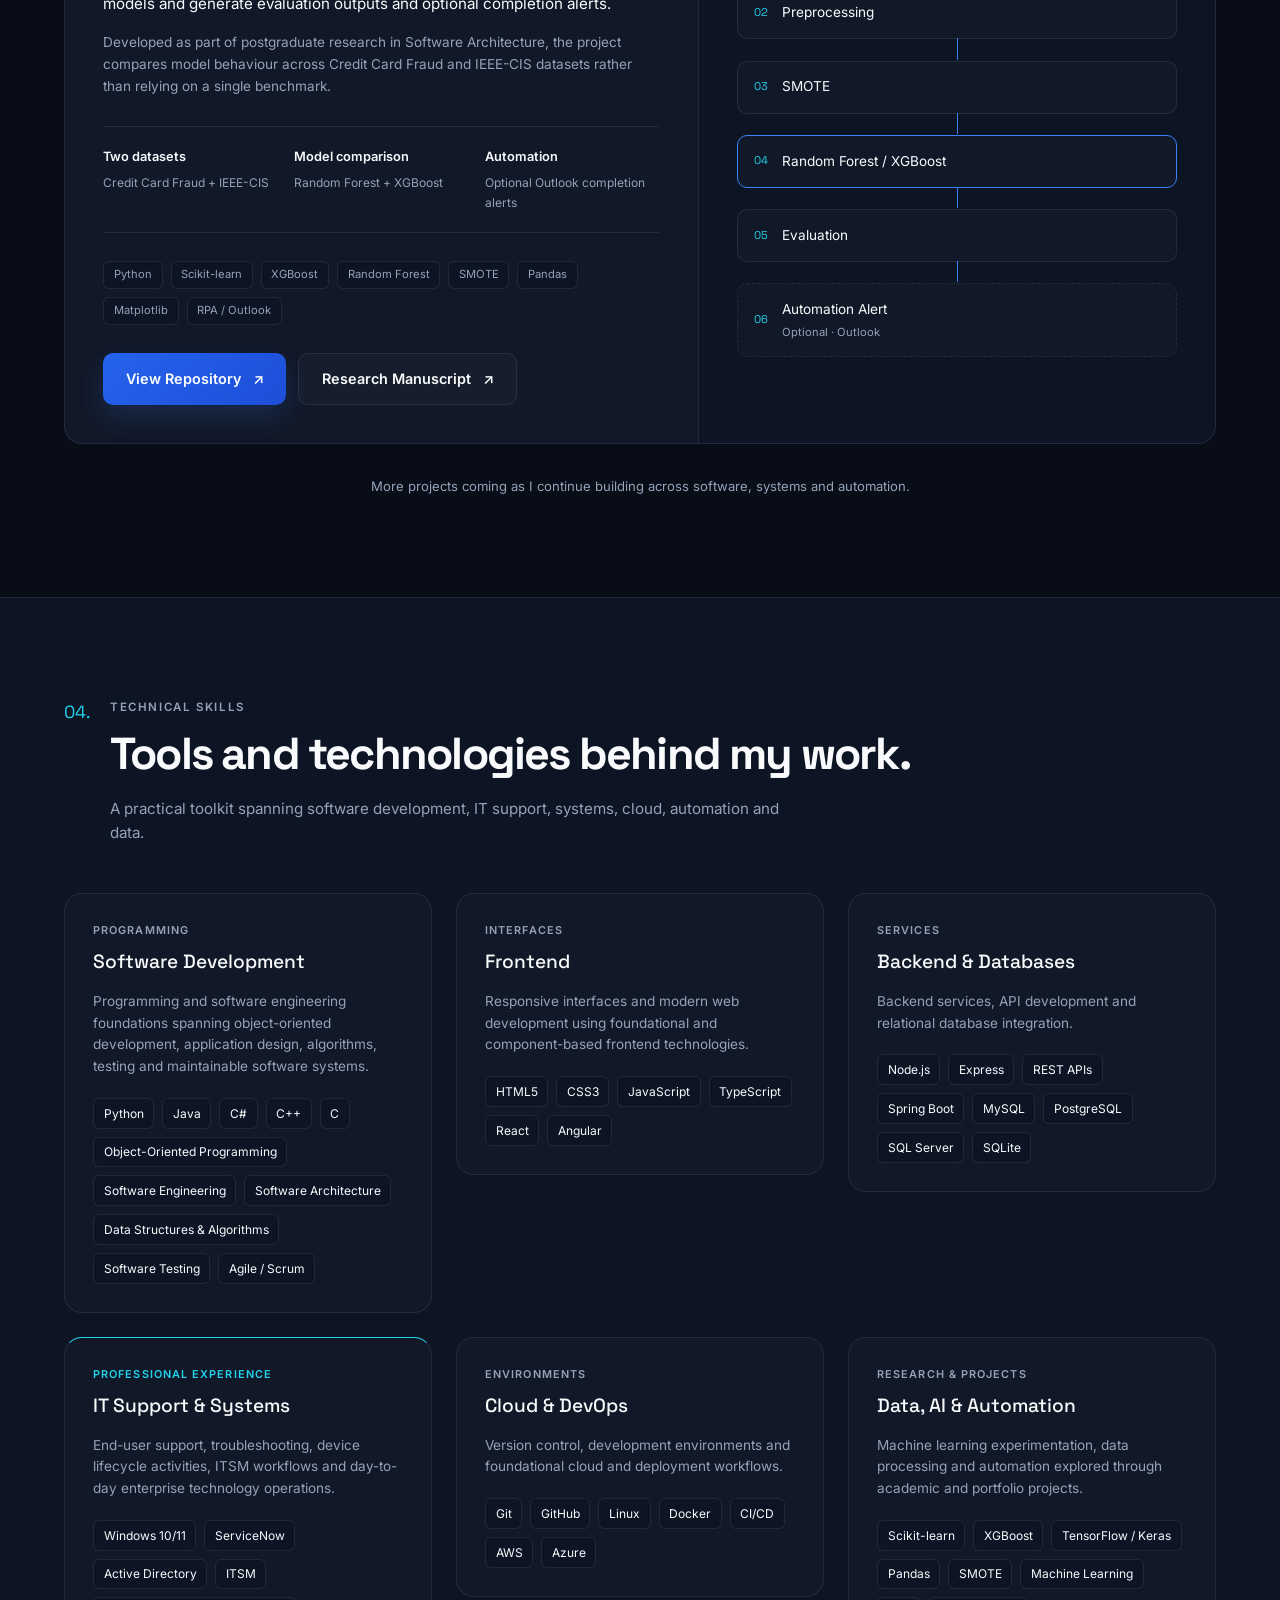
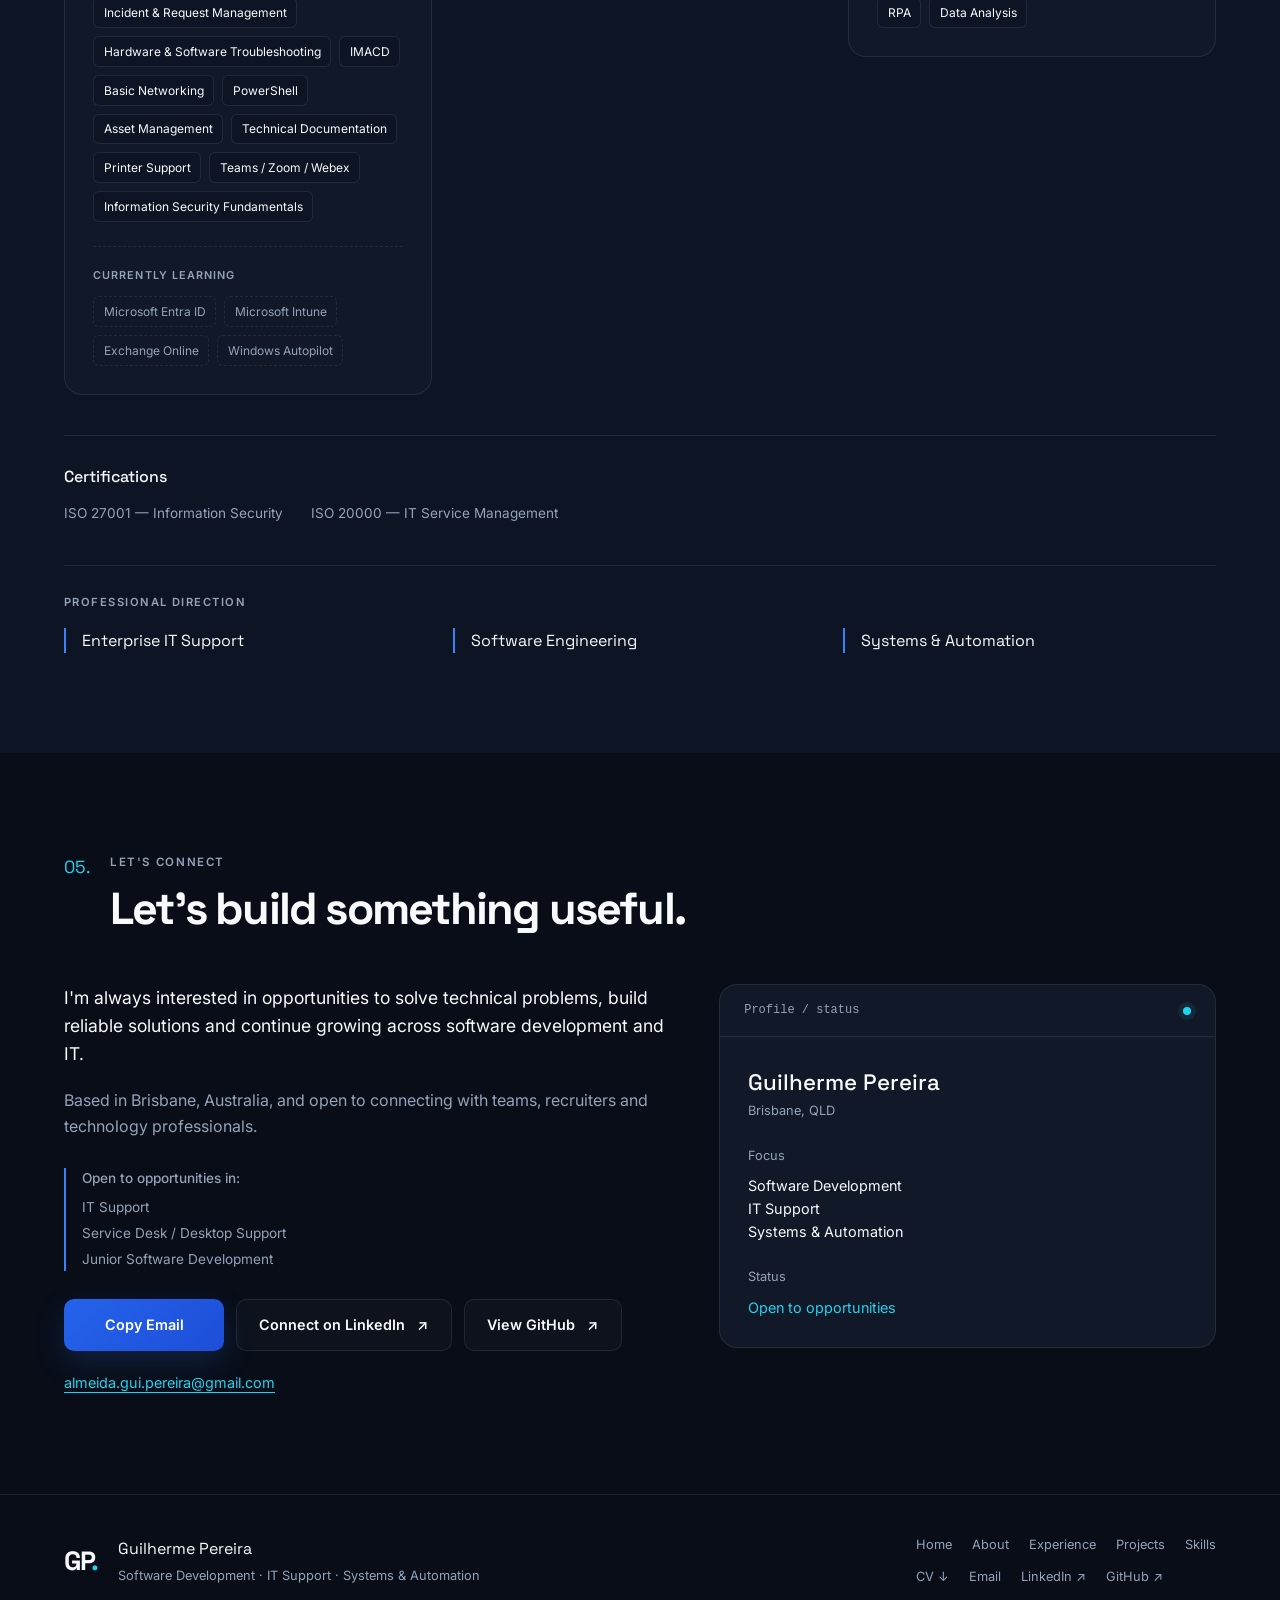
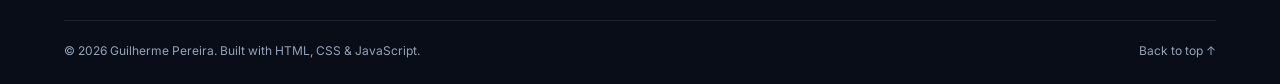
==== commit 8e2c70d4: "release: portfolio v1.0" ====
--- a/index.html
+++ b/index.html
@@ -1,5 +1,5 @@
 <!DOCTYPE html>
-<html lang="en">
+<html lang="en-AU">
 
 <head>
     <meta charset="UTF-8">
@@ -7,11 +7,45 @@
     <meta name="viewport" content="width=device-width, initial-scale=1.0">
 
     <meta name="description"
-        content="Guilherme Pereira — Software Developer and IT Support professional based in Brisbane, Australia.">
+        content="Guilherme Pereira is a Brisbane-based IT professional with a background in software development, IT support, systems, automation and machine learning.">
 
     <meta name="author" content="Guilherme de Almeida Pereira">
 
-    <title>Guilherme Pereira | Software Developer & IT Professional</title>
+    <title>Guilherme Pereira | Software Development &amp; IT Support | Brisbane</title>
+
+    <link rel="canonical" href="https://guilhermedealmeidapereira.github.io/">
+    <link rel="icon" type="image/svg+xml" href="assets/favicon.svg">
+
+    <!-- Search and social previews -->
+    <meta property="og:type" content="website">
+    <meta property="og:title" content="Guilherme Pereira | Software Development &amp; IT Support">
+    <meta property="og:description" content="Brisbane-based technology professional working across software development, IT support, systems and automation.">
+    <meta property="og:url" content="https://guilhermedealmeidapereira.github.io/">
+    <meta property="og:site_name" content="Guilherme Pereira">
+    <meta property="og:locale" content="en_AU">
+    <meta name="twitter:card" content="summary">
+    <meta name="twitter:title" content="Guilherme Pereira | Software Development &amp; IT Support">
+    <meta name="twitter:description" content="Brisbane-based technology professional working across software development, IT support, systems and automation.">
+
+    <script type="application/ld+json">
+    {
+        "@context": "https://schema.org",
+        "@type": "Person",
+        "name": "Guilherme de Almeida Pereira",
+        "url": "https://guilhermedealmeidapereira.github.io/",
+        "description": "Software Developer and IT Professional",
+        "address": {
+            "@type": "PostalAddress",
+            "addressLocality": "Brisbane",
+            "addressRegion": "Queensland",
+            "addressCountry": "AU"
+        },
+        "sameAs": [
+            "https://www.linkedin.com/in/guilhermedealmeidapereira",
+            "https://github.com/GuilhermeDeAlmeidaPereira"
+        ]
+    }
+    </script>
 
     <!-- Google Fonts -->
     <link rel="preconnect" href="https://fonts.googleapis.com">
@@ -26,6 +60,8 @@
 </head>
 
 <body>
+
+    <a class="skip-link" href="#main-content">Skip to main content</a>
 
     <!-- =========================
          HEADER / NAVIGATION
@@ -37,9 +73,9 @@
                 GP<span>.</span>
             </a>
 
-            <nav class="nav" aria-label="Main navigation">
+            <nav class="nav" id="main-nav" aria-label="Main navigation">
                 <ul class="nav-links">
-                    <li><a href="#home" class="nav-link active">Home</a></li>
+                    <li><a href="#home" class="nav-link active" aria-current="location">Home</a></li>
                     <li><a href="#about" class="nav-link">About</a></li>
                     <li><a href="#experience" class="nav-link">Experience</a></li>
                     <li><a href="#projects" class="nav-link">Projects</a></li>
@@ -48,7 +84,8 @@
                 </ul>
             </nav>
 
-            <button class="menu-toggle" id="menu-toggle" aria-label="Open navigation menu" aria-expanded="false">
+            <button class="menu-toggle" id="menu-toggle" type="button" aria-label="Open navigation menu"
+                aria-expanded="false" aria-controls="main-nav">
                 <span></span>
                 <span></span>
             </button>
@@ -57,15 +94,15 @@
     </header>
 
 
-    <main>
+    <main id="main-content" tabindex="-1">
 
         <!-- =========================
              HERO
         ========================== -->
-        <section class="hero" id="home">
-
-            <div class="hero-glow hero-glow-one"></div>
-            <div class="hero-glow hero-glow-two"></div>
+        <section class="hero" id="home" tabindex="-1">
+
+            <div class="hero-glow hero-glow-one" aria-hidden="true"></div>
+            <div class="hero-glow hero-glow-two" aria-hidden="true"></div>
 
             <div class="container hero-container">
 
@@ -73,7 +110,7 @@
                 <div class="hero-content">
 
                     <div class="hero-eyebrow">
-                        <span class="status-dot"></span>
+                        <span class="status-dot" aria-hidden="true"></span>
                         Software Development · IT Support · Systems & Automation
                     </div>
 
@@ -93,12 +130,12 @@
 
                         <a href="#projects" class="btn btn-primary">
                             View Projects
-                            <span>↓</span>
+                            <span aria-hidden="true">↓</span>
                         </a>
 
-                        <a href="#about" class="btn btn-secondary">
-                            About Me
-                            <span>↓</span>
+                        <a href="assets/files/Guilherme_Almeida_ICT_CV.pdf" class="btn btn-secondary" download>
+                            Download CV
+                            <span aria-hidden="true">↓</span>
                         </a>
 
                     </div>
@@ -123,14 +160,14 @@
                 <!-- RIGHT SIDE -->
                 <div class="hero-visual">
 
-                    <div class="visual-orbit orbit-one"></div>
-                    <div class="visual-orbit orbit-two"></div>
+                    <div class="visual-orbit orbit-one" aria-hidden="true"></div>
+                    <div class="visual-orbit orbit-two" aria-hidden="true"></div>
 
                     <div class="code-card">
 
                         <div class="code-card-header">
 
-                            <div class="window-buttons">
+                            <div class="window-buttons" aria-hidden="true">
                                 <span></span>
                                 <span></span>
                                 <span></span>
@@ -203,7 +240,7 @@
                                 <span class="code-yellow">}</span>;
                             </p>
 
-                            <span class="code-cursor"></span>
+                            <span class="code-cursor" aria-hidden="true"></span>
 
                         </div>
 
@@ -238,9 +275,9 @@
 
 
         <!-- =========================
-     ABOUT
-========================== -->
-        <section class="section about" id="about" aria-labelledby="about-heading">
+             ABOUT
+        ========================== -->
+        <section class="section about" id="about" tabindex="-1" aria-labelledby="about-heading">
 
             <div class="container">
 
@@ -268,7 +305,7 @@
                             </div>
 
                             <div class="profile-location">
-                                <span class="status-dot"></span>
+                                <span class="status-dot" aria-hidden="true"></span>
 
                                 <div>
                                     <strong>Brisbane, Australia</strong>
@@ -327,7 +364,7 @@
 
                             <div class="highlight-item">
                                 <span class="highlight-label">Current focus</span>
-                                <strong>Systems & Automation</strong>
+                                <strong>Enterprise IT Support</strong>
                             </div>
 
                         </div>
@@ -342,9 +379,9 @@
 
 
         <!-- =========================
-     EXPERIENCE
-========================== -->
-        <section class="section experience" id="experience" aria-labelledby="experience-heading">
+             EXPERIENCE
+        ========================== -->
+        <section class="section experience" id="experience" tabindex="-1" aria-labelledby="experience-heading">
 
             <div class="container">
 
@@ -372,7 +409,7 @@
 
                         <article class="timeline-item">
 
-                            <div class="timeline-marker"></div>
+                            <div class="timeline-marker" aria-hidden="true"></div>
 
                             <div class="timeline-content">
 
@@ -407,7 +444,7 @@
 
                         <article class="timeline-item">
 
-                            <div class="timeline-marker"></div>
+                            <div class="timeline-marker" aria-hidden="true"></div>
 
                             <div class="timeline-content">
 
@@ -454,7 +491,7 @@
 
                         <article class="timeline-item">
 
-                            <div class="timeline-marker education-marker"></div>
+                            <div class="timeline-marker education-marker" aria-hidden="true"></div>
 
                             <div class="timeline-content">
 
@@ -487,7 +524,7 @@
 
                         <article class="timeline-item">
 
-                            <div class="timeline-marker education-marker"></div>
+                            <div class="timeline-marker education-marker" aria-hidden="true"></div>
 
                             <div class="timeline-content">
 
@@ -498,7 +535,7 @@
                                         </h3>
 
                                         <p class="timeline-company">
-                                            Brazil
+                                            FACENS — Brazil
                                         </p>
                                     </div>
 
@@ -520,7 +557,7 @@
 
                         <article class="timeline-item">
 
-                            <div class="timeline-marker education-marker"></div>
+                            <div class="timeline-marker education-marker" aria-hidden="true"></div>
 
                             <div class="timeline-content">
 
@@ -562,7 +599,7 @@
         <!-- =========================
              PROJECTS
         ========================== -->
-        <section class="section projects" id="projects" aria-labelledby="projects-heading">
+        <section class="section projects" id="projects" tabindex="-1" aria-labelledby="projects-heading">
             <div class="container">
                 <div class="section-heading reveal">
                     <span class="section-number">03.</span>
@@ -674,7 +711,7 @@
         <!-- =========================
              SKILLS
         ========================== -->
-        <section class="section skills" id="skills" aria-labelledby="skills-heading">
+        <section class="section skills" id="skills" tabindex="-1" aria-labelledby="skills-heading">
             <div class="container">
                 <div class="section-heading reveal">
                     <span class="section-number">04.</span>
@@ -694,15 +731,19 @@
                             <p class="skill-category">Programming</p>
                             <h3 id="skill-heading-1">Software Development</h3>
                         </header>
-                        <p class="skill-description">Programming foundations across object-oriented development, scripting, automation and application development.</p>
+                        <p class="skill-description">Programming and software engineering foundations spanning object-oriented development, application design, algorithms, testing and maintainable software systems.</p>
                         <ul class="skill-tags">
                             <li class="skill-tag">Python</li>
                             <li class="skill-tag">Java</li>
-                            <li class="skill-tag">JavaScript</li>
-                            <li class="skill-tag">TypeScript</li>
                             <li class="skill-tag">C#</li>
                             <li class="skill-tag">C++</li>
                             <li class="skill-tag">C</li>
+                            <li class="skill-tag">Object-Oriented Programming</li>
+                            <li class="skill-tag">Software Engineering</li>
+                            <li class="skill-tag">Software Architecture</li>
+                            <li class="skill-tag">Data Structures &amp; Algorithms</li>
+                            <li class="skill-tag">Software Testing</li>
+                            <li class="skill-tag">Agile / Scrum</li>
                         </ul>
                     </article>
 
@@ -711,11 +752,12 @@
                             <p class="skill-category">Interfaces</p>
                             <h3 id="skill-heading-2">Frontend</h3>
                         </header>
-                        <p class="skill-description">Responsive interfaces and modern web development using component-based and foundational frontend technologies.</p>
+                        <p class="skill-description">Responsive interfaces and modern web development using foundational and component-based frontend technologies.</p>
                         <ul class="skill-tags">
                             <li class="skill-tag">HTML5</li>
                             <li class="skill-tag">CSS3</li>
                             <li class="skill-tag">JavaScript</li>
+                            <li class="skill-tag">TypeScript</li>
                             <li class="skill-tag">React</li>
                             <li class="skill-tag">Angular</li>
                         </ul>
@@ -744,21 +786,32 @@
                             <p class="skill-category">Professional experience</p>
                             <h3 id="skill-heading-4">IT Support &amp; Systems</h3>
                         </header>
-                        <p class="skill-description">End-user support, troubleshooting, device lifecycle activities and day-to-day enterprise technology operations.</p>
+                        <p class="skill-description">End-user support, troubleshooting, device lifecycle activities, ITSM workflows and day-to-day enterprise technology operations.</p>
                         <ul class="skill-tags">
                             <li class="skill-tag">Windows 10/11</li>
                             <li class="skill-tag">ServiceNow</li>
-                            <li class="skill-tag">Hardware Troubleshooting</li>
-                            <li class="skill-tag">Software Troubleshooting</li>
+                            <li class="skill-tag">Active Directory</li>
+                            <li class="skill-tag">ITSM</li>
+                            <li class="skill-tag">Incident &amp; Request Management</li>
+                            <li class="skill-tag">Hardware &amp; Software Troubleshooting</li>
                             <li class="skill-tag">IMACD</li>
-                            <li class="skill-tag">Microsoft Teams</li>
-                            <li class="skill-tag">Zoom</li>
-                            <li class="skill-tag">Webex</li>
-                            <li class="skill-tag">Printer Support</li>
-                            <li class="skill-tag">Asset Management</li>
                             <li class="skill-tag">Basic Networking</li>
                             <li class="skill-tag">PowerShell</li>
+                            <li class="skill-tag">Asset Management</li>
+                            <li class="skill-tag">Technical Documentation</li>
+                            <li class="skill-tag">Printer Support</li>
+                            <li class="skill-tag">Teams / Zoom / Webex</li>
+                            <li class="skill-tag">Information Security Fundamentals</li>
                         </ul>
+                        <div class="skill-learning">
+                            <h4>Currently learning</h4>
+                            <ul class="skill-tags">
+                                <li class="skill-tag skill-tag-learning">Microsoft Entra ID</li>
+                                <li class="skill-tag skill-tag-learning">Microsoft Intune</li>
+                                <li class="skill-tag skill-tag-learning">Exchange Online</li>
+                                <li class="skill-tag skill-tag-learning">Windows Autopilot</li>
+                            </ul>
+                        </div>
                     </article>
 
                     <article class="skill-card reveal" aria-labelledby="skill-heading-5">
@@ -797,11 +850,19 @@
                     </article>
                 </div>
 
+                <div class="certifications reveal" role="group" aria-labelledby="certifications-heading">
+                    <h3 id="certifications-heading">Certifications</h3>
+                    <ul>
+                        <li>ISO 27001 — Information Security</li>
+                        <li>ISO 20000 — IT Service Management</li>
+                    </ul>
+                </div>
+
                 <div class="current-focus reveal" role="group" aria-labelledby="current-focus-heading">
-                    <h3 class="current-focus-label" id="current-focus-heading">CURRENT FOCUS</h3>
+                    <h3 class="current-focus-label" id="current-focus-heading">PROFESSIONAL DIRECTION</h3>
                     <ul class="focus-grid">
+                        <li class="focus-item">Enterprise IT Support</li>
                         <li class="focus-item">Software Engineering</li>
-                        <li class="focus-item">Enterprise IT Support</li>
                         <li class="focus-item">Systems &amp; Automation</li>
                     </ul>
                 </div>
@@ -811,7 +872,7 @@
         <!-- =========================
              CONTACT
         ========================== -->
-        <section class="section contact" id="contact" aria-labelledby="contact-heading">
+        <section class="section contact" id="contact" tabindex="-1" aria-labelledby="contact-heading">
             <div class="container">
                 <div class="section-heading reveal">
                     <span class="section-number">05.</span>
@@ -840,7 +901,8 @@
                             </ul>
                         </div>
                         <div class="contact-actions">
-                            <a class="btn btn-primary"
+                            <button class="btn btn-primary" id="copy-email" type="button" aria-live="polite">Copy Email</button>
+                            <a class="btn btn-secondary"
                                 href="https://www.linkedin.com/in/guilhermedealmeidapereira"
                                 target="_blank" rel="noopener noreferrer">
                                 Connect on LinkedIn <span aria-hidden="true">&#8599;</span>
@@ -851,6 +913,9 @@
                                 View GitHub <span aria-hidden="true">&#8599;</span>
                             </a>
                         </div>
+                        <p class="contact-email">
+                            <a href="mailto:almeida.gui.pereira@gmail.com">almeida.gui.pereira@gmail.com</a>
+                        </p>
                     </div>
 
                     <aside class="contact-status reveal" aria-labelledby="contact-profile-heading">
@@ -906,7 +971,9 @@
                             <li><a href="#skills">Skills</a></li>
                         </ul>
                     </nav>
-                    <ul class="footer-socials" aria-label="Social profiles">
+                    <ul class="footer-socials" aria-label="Contact links">
+                        <li><a href="assets/files/Guilherme_Almeida_ICT_CV.pdf" download>CV <span aria-hidden="true">↓</span></a></li>
+                        <li><a href="mailto:almeida.gui.pereira@gmail.com">Email</a></li>
                         <li><a href="https://www.linkedin.com/in/guilhermedealmeidapereira"
                             target="_blank" rel="noopener noreferrer">LinkedIn <span aria-hidden="true">&#8599;</span></a></li>
                         <li><a href="https://github.com/GuilhermeDeAlmeidaPereira"
--- a/assets/css/style.css
+++ b/assets/css/style.css
@@ -10,14 +10,19 @@
 
     --text-primary: #f8fafc;
     --text-secondary: #94a3b8;
-    --text-muted: #64748b;
+    --text-muted: #8a9ab0;
 
     --accent: #3b82f6;
     --accent-secondary: #22d3ee;
+    --accent-strong: #2563eb;
 
     --border: rgba(148, 163, 184, 0.14);
 
     --container-width: 1200px;
+    --header-height: 82px;
+    --radius-card: 18px;
+    --radius-control: 10px;
+    --radius-tag: 6px;
 
     --font-heading: "Space Grotesk", sans-serif;
     --font-body: "Inter", sans-serif;
@@ -36,8 +41,10 @@
     box-sizing: border-box;
 }
 
-html {
-    scroll-behavior: smooth;
+@media (prefers-reduced-motion: no-preference) {
+    html {
+        scroll-behavior: smooth;
+    }
 }
 
 body {
@@ -70,6 +77,11 @@
 /* =====================================================
    GLOBAL
 ===================================================== */
+
+:where(a, button):focus-visible {
+    outline: 2px solid var(--accent-secondary);
+    outline-offset: 4px;
+}
 
 .container {
     width: min(90%, var(--container-width));
@@ -108,7 +120,7 @@
 }
 
 .nav-container {
-    height: 82px;
+    height: var(--header-height);
 
     display: flex;
     align-items: center;
@@ -119,6 +131,7 @@
 /* LOGO */
 
 .logo {
+    flex-shrink: 0;
     font-family: var(--font-heading);
 
     font-size: 1.65rem;
@@ -184,8 +197,8 @@
 .menu-toggle {
     display: none;
 
-    width: 40px;
-    height: 40px;
+    width: 44px;
+    height: 44px;
 
     background: transparent;
 
@@ -299,6 +312,7 @@
 }
 
 .status-dot {
+    flex-shrink: 0;
     width: 8px;
     height: 8px;
 
@@ -383,7 +397,7 @@
 
     padding: 0.8rem 1.4rem;
 
-    border-radius: 10px;
+    border-radius: var(--radius-control);
 
     font-size: 0.9rem;
     font-weight: 600;
@@ -402,8 +416,8 @@
     background:
         linear-gradient(
             135deg,
-            var(--accent),
-            #2563eb
+            var(--accent-strong),
+            #1d4ed8
         );
 
     color: white;
@@ -499,7 +513,7 @@
     overflow: hidden;
 
     border: 1px solid var(--border);
-    border-radius: 18px;
+    border-radius: var(--radius-card);
 
     background:
         linear-gradient(
@@ -511,17 +525,13 @@
     box-shadow:
         0 30px 80px rgba(0, 0, 0, 0.32);
 
-    transform: rotate(1deg);
-
     transition:
         transform 0.4s ease,
         border-color 0.4s ease;
 }
 
 .code-card:hover {
-    transform:
-        rotate(0deg)
-        translateY(-6px);
+    transform: translateY(-3px);
 
     border-color:
         rgba(59, 130, 246, 0.28);
@@ -702,7 +712,7 @@
 
 .section {
     padding-block: 100px;
-    scroll-margin-top: 82px;
+    scroll-margin-top: var(--header-height);
 }
 
 .section-heading {
@@ -713,6 +723,7 @@
 }
 
 .section-number {
+    flex-shrink: 0;
     font-family: var(--font-heading);
     font-size: 1.1rem;
     color: var(--accent-secondary);
@@ -745,7 +756,7 @@
     max-width: 360px;
     overflow: hidden;
     border: 1px solid var(--border);
-    border-radius: 18px;
+    border-radius: var(--radius-card);
     background: var(--surface);
 }
 
@@ -801,7 +812,7 @@
 .highlight-item {
     padding: 1rem;
     border: 1px solid var(--border);
-    border-radius: 10px;
+    border-radius: var(--radius-control);
     background: var(--surface);
 }
 
@@ -896,17 +907,23 @@
     color: var(--text-secondary);
 }
 
-.timeline-tags {
+/* Compact technology lists keep their section-specific names. */
+.timeline-tags,
+.project-tech,
+.skill-tags {
     display: flex;
     flex-wrap: wrap;
     gap: 0.5rem;
+}
+
+.timeline-tags {
     margin-top: 1rem;
 }
 
 .timeline-tags span {
     padding: 0.25rem 0.6rem;
     border: 1px solid var(--border);
-    border-radius: 6px;
+    border-radius: var(--radius-tag);
     background: var(--surface);
     font-size: 0.7rem;
     color: var(--text-secondary);
@@ -934,7 +951,7 @@
 .project-card {
     min-width: 0;
     border: 1px solid var(--border);
-    border-radius: 18px;
+    border-radius: var(--radius-card);
     background: var(--surface);
     transition: border-color var(--transition), transform var(--transition);
 }
@@ -1014,17 +1031,11 @@
     color: var(--text-secondary);
 }
 
-.project-tech {
-    display: flex;
-    flex-wrap: wrap;
-    gap: 0.5rem;
-}
-
 .project-tech li {
     max-width: 100%;
     padding: 0.25rem 0.6rem;
     border: 1px solid var(--border);
-    border-radius: 6px;
+    border-radius: var(--radius-tag);
     background: var(--background-secondary);
     font-size: 0.7rem;
     overflow-wrap: anywhere;
@@ -1037,13 +1048,6 @@
     flex-wrap: wrap;
     gap: 0.75rem;
     margin-top: 1.75rem;
-}
-
-.project-actions a:focus-visible,
-.contact a:focus-visible,
-.footer a:focus-visible {
-    outline: 2px solid var(--accent-secondary);
-    outline-offset: 4px;
 }
 
 .project-visual {
@@ -1073,7 +1077,7 @@
     gap: 0.9rem;
     padding: 0.9rem 1rem;
     border: 1px solid var(--border);
-    border-radius: 10px;
+    border-radius: var(--radius-control);
     background: var(--surface);
     font-size: 0.85rem;
     overflow-wrap: anywhere;
@@ -1156,6 +1160,7 @@
 
 .skills-grid {
     display: grid;
+    align-items: start;
     grid-template-columns: repeat(3, minmax(0, 1fr));
     gap: 1.5rem;
 }
@@ -1164,7 +1169,7 @@
     min-width: 0;
     padding: 1.75rem;
     border: 1px solid var(--border);
-    border-radius: 18px;
+    border-radius: var(--radius-card);
     background: var(--surface);
 }
 
@@ -1198,17 +1203,11 @@
     color: var(--text-secondary);
 }
 
-.skill-tags {
-    display: flex;
-    flex-wrap: wrap;
-    gap: 0.5rem;
-}
-
 .skill-tag {
     max-width: 100%;
     padding: 0.3rem 0.6rem;
     border: 1px solid var(--border);
-    border-radius: 6px;
+    border-radius: var(--radius-tag);
     font-size: 0.75rem;
     overflow-wrap: anywhere;
     color: var(--text-primary);
@@ -1312,7 +1311,7 @@
 
 .contact-status {
     border: 1px solid var(--border);
-    border-radius: 18px;
+    border-radius: var(--radius-card);
     background: var(--surface);
 }
 
@@ -1447,6 +1446,66 @@
     }
 }
 
+/* Accessibility and supporting text */
+.skip-link {
+    position: fixed;
+    top: 1rem;
+    left: 1rem;
+    z-index: 1100;
+    padding: 0.75rem 1rem;
+    border-radius: var(--radius-control);
+    background: var(--surface-light);
+    transform: translateY(calc(-100% - 2rem));
+}
+
+.skip-link:focus {
+    transform: none;
+}
+
+#main-content {
+    scroll-margin-top: var(--header-height);
+}
+
+.section-heading > div,
+.timeline-top > div,
+.footer-brand > div {
+    min-width: 0;
+    overflow-wrap: anywhere;
+}
+
+.skill-learning {
+    margin-top: 1.5rem;
+    padding-top: 1.25rem;
+    border-top: 1px dashed var(--border);
+}
+
+.skill-learning h4 {
+    margin-bottom: 0.75rem;
+    font-size: 0.68rem;
+    font-weight: 600;
+    letter-spacing: 0.1em;
+    text-transform: uppercase;
+    color: var(--text-secondary);
+}
+
+.skill-tag-learning {
+    border-style: dashed;
+    background: transparent;
+    color: var(--text-secondary);
+}
+
+.contact-email {
+    margin-top: 1.25rem;
+    font-size: 0.9rem;
+    overflow-wrap: anywhere;
+    color: var(--accent-secondary);
+}
+
+.contact-email a {
+    text-decoration: underline;
+    text-underline-offset: 4px;
+}
+
 /* Content stays visible unless JavaScript enables the observer. */
 .reveal.is-pending {
     opacity: 0;
@@ -1455,6 +1514,12 @@
 
 .reveal {
     transition: opacity 0.6s ease, transform 0.6s ease;
+}
+
+.reveal:focus-within {
+    opacity: 1;
+    transform: none;
+    transition: none;
 }
 
 @media (max-width: 950px) {
@@ -1495,15 +1560,15 @@
         scroll-behavior: auto;
     }
 
-    .reveal,
-    .project-card,
-    .project-actions .btn,
-    .contact-actions .btn {
-        transition: none;
-    }
-
-    .project-actions .btn:hover,
-    .contact-actions .btn:hover {
+    *,
+    *::before,
+    *::after {
+        transition: none !important;
+        animation: none !important;
+    }
+
+    .btn:hover,
+    .code-card:hover {
         transform: none;
     }
 
@@ -1512,16 +1577,13 @@
         transform: none;
     }
 
-    .code-cursor {
-        animation: none;
-    }
 }
 
 /* =====================================================
    TABLET
 ===================================================== */
 
-@media (max-width: 1000px) {
+@media (max-width: 1100px) {
 
     .hero {
         padding-top: 130px;
@@ -1557,12 +1619,15 @@
     .nav {
         position: absolute;
 
-        top: 82px;
+        top: var(--header-height);
         left: 0;
 
         width: 100%;
 
         padding: 1.4rem 5% 1.8rem;
+        max-height: calc(100dvh - var(--header-height));
+        overflow-y: auto;
+        overscroll-behavior: contain;
 
         background:
             rgba(8, 13, 24, 0.97);
@@ -1600,6 +1665,36 @@
         display: block;
     }
 
+    html:not(.nav-ready) .nav-container {
+        height: auto;
+        flex-wrap: wrap;
+        gap: 1rem;
+        padding-block: 1rem;
+    }
+
+    html:not(.nav-ready) .header {
+        position: static;
+    }
+
+    html:not(.nav-ready) .nav {
+        position: static;
+        opacity: 1;
+        visibility: visible;
+        transform: none;
+        padding: 0;
+        border: 0;
+        max-height: none;
+    }
+
+    html:not(.nav-ready) .nav-links {
+        flex-direction: row;
+        flex-wrap: wrap;
+    }
+
+    html:not(.nav-ready) .menu-toggle {
+        display: none;
+    }
+
     .header.nav-open .menu-toggle span:first-child {
         transform:
             translateY(4px)
@@ -1621,12 +1716,8 @@
 
 @media (max-width: 600px) {
 
-    .nav-container {
-        height: 72px;
-    }
-
-    .nav {
-        top: 72px;
+    :root {
+        --header-height: 72px;
     }
 
     .hero {
@@ -1693,3 +1784,39 @@
     }
 
 }
+
+/* Final v1.0 refinements */
+button.btn {
+    border: 0;
+    cursor: pointer;
+}
+
+#copy-email {
+    min-width: 160px;
+}
+
+.certifications {
+    margin-top: 2.5rem;
+    padding-top: 1.75rem;
+    border-top: 1px solid var(--border);
+}
+
+.certifications h3 {
+    margin-bottom: 0.85rem;
+    font-family: var(--font-heading);
+    font-size: 1rem;
+    font-weight: 500;
+}
+
+.certifications ul {
+    display: flex;
+    flex-wrap: wrap;
+    gap: 0.75rem 1.75rem;
+    color: var(--text-secondary);
+    font-size: 0.85rem;
+}
+
+.certifications li {
+    min-width: 0;
+    overflow-wrap: anywhere;
+}
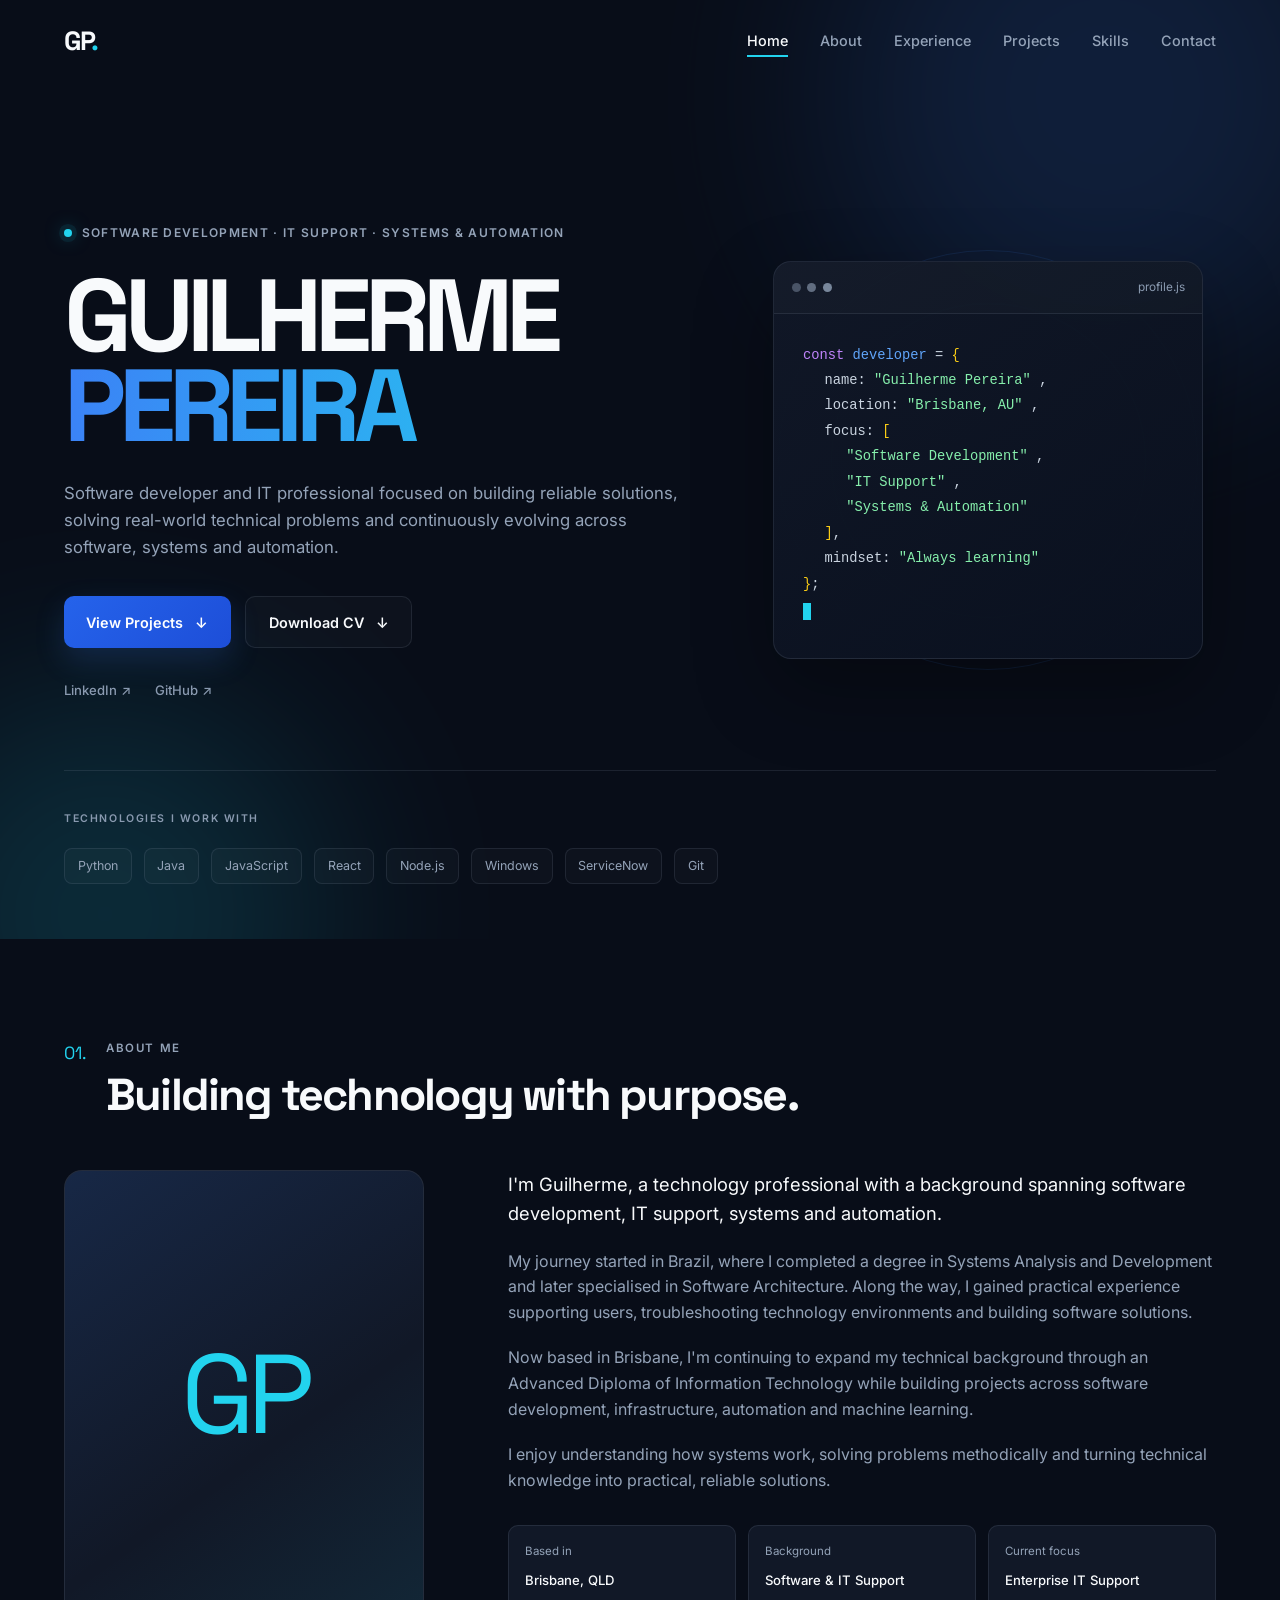
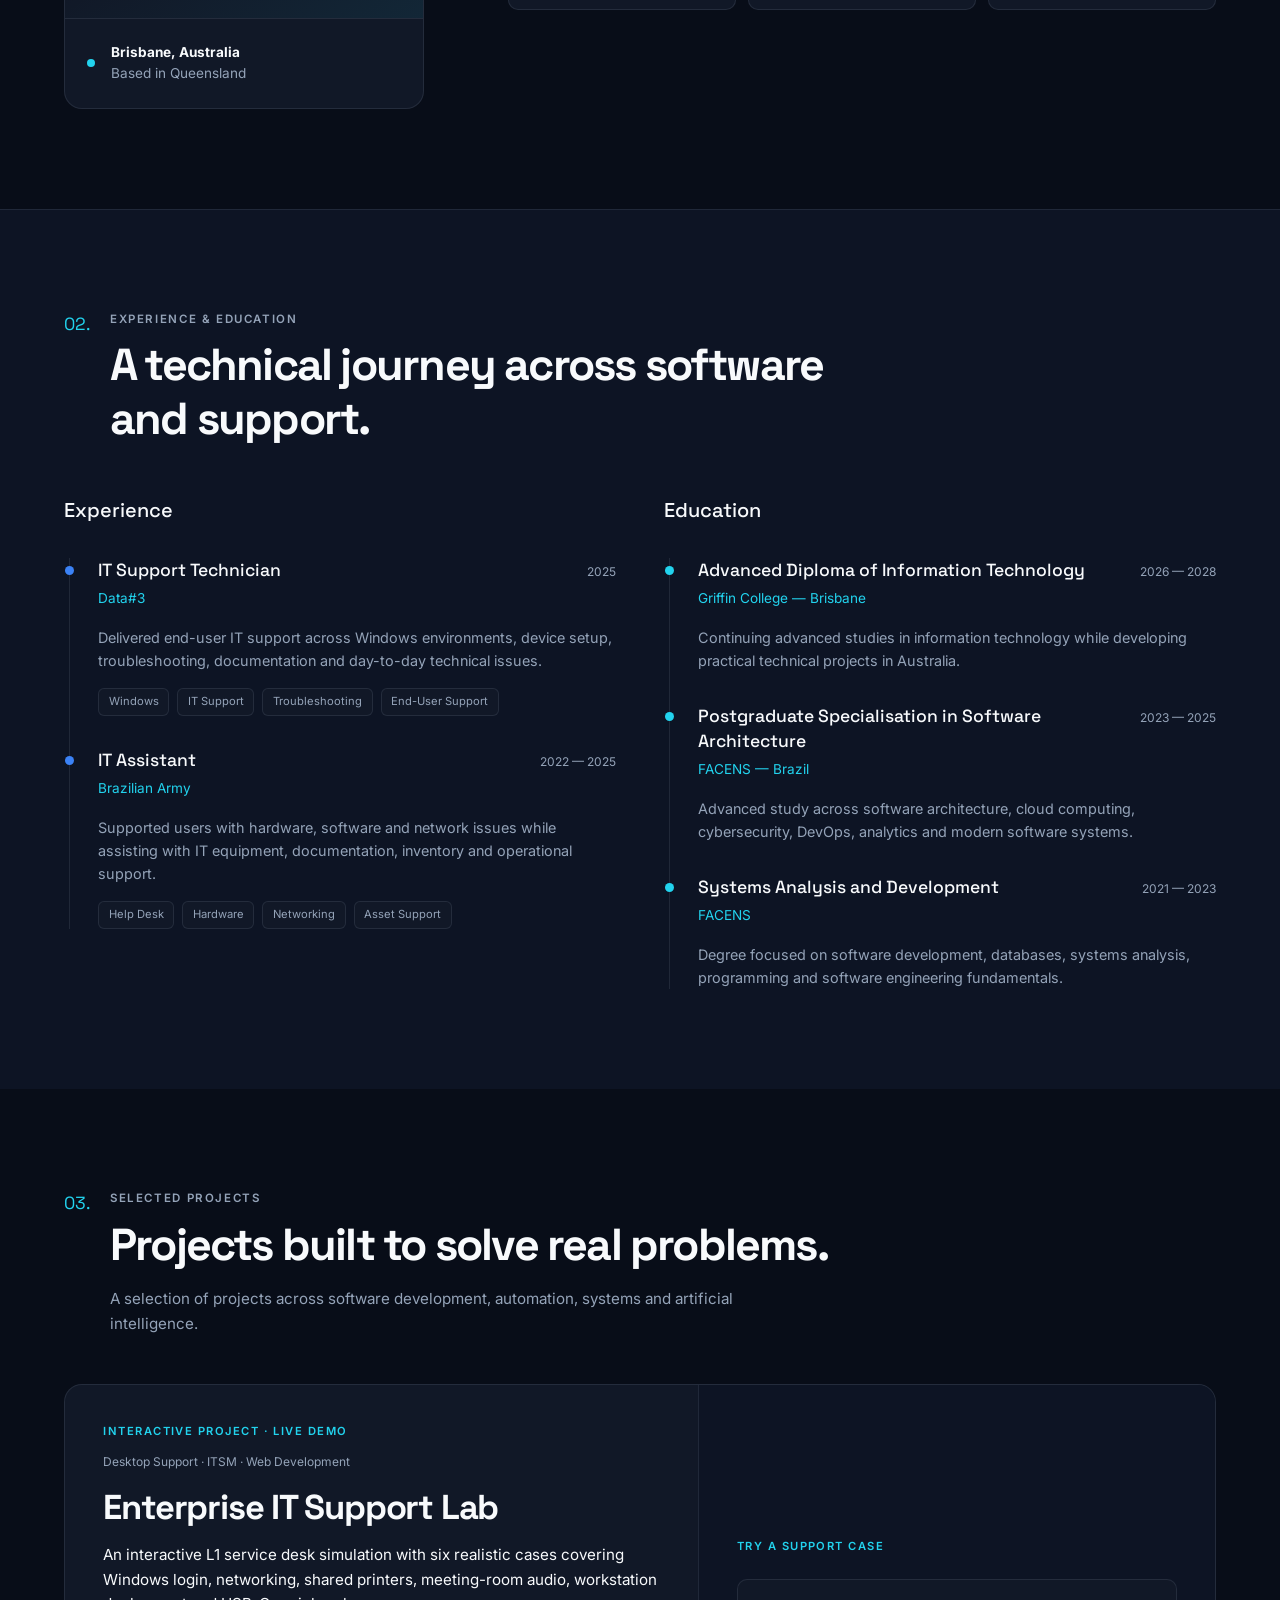
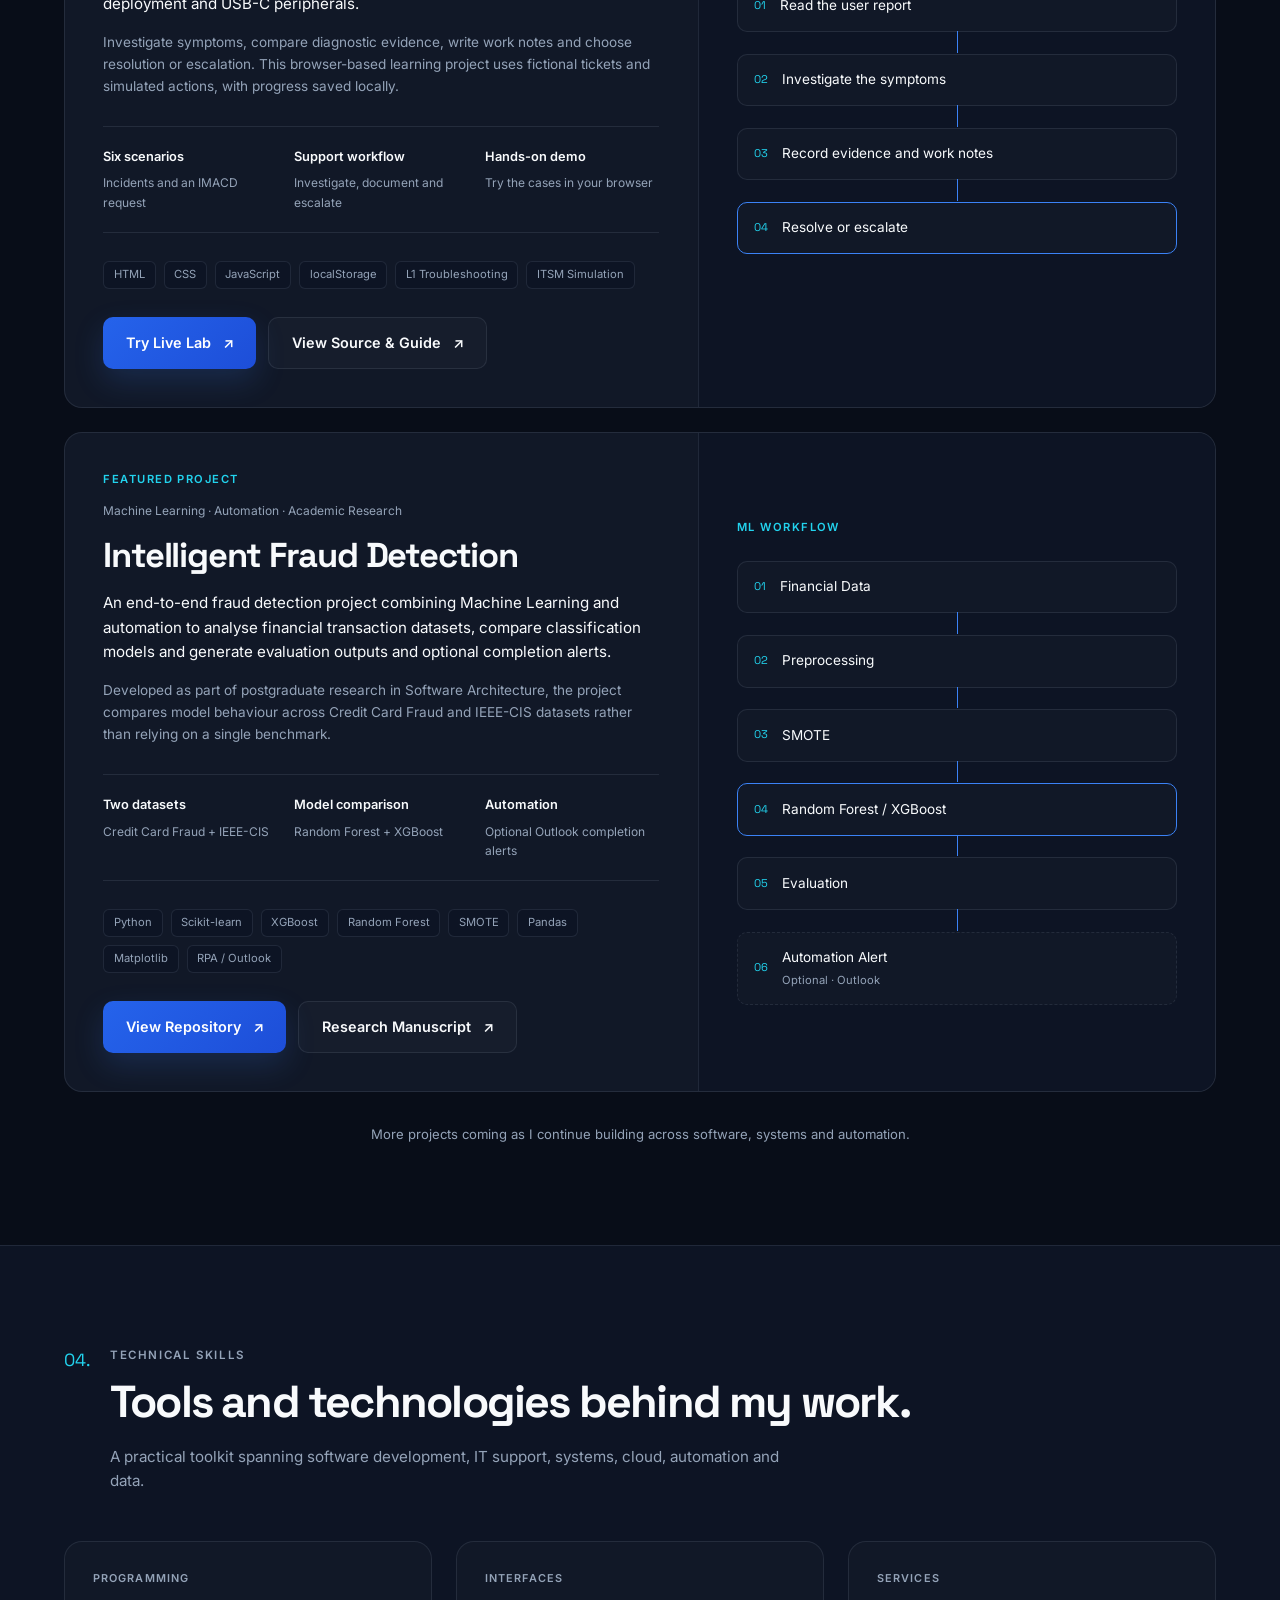
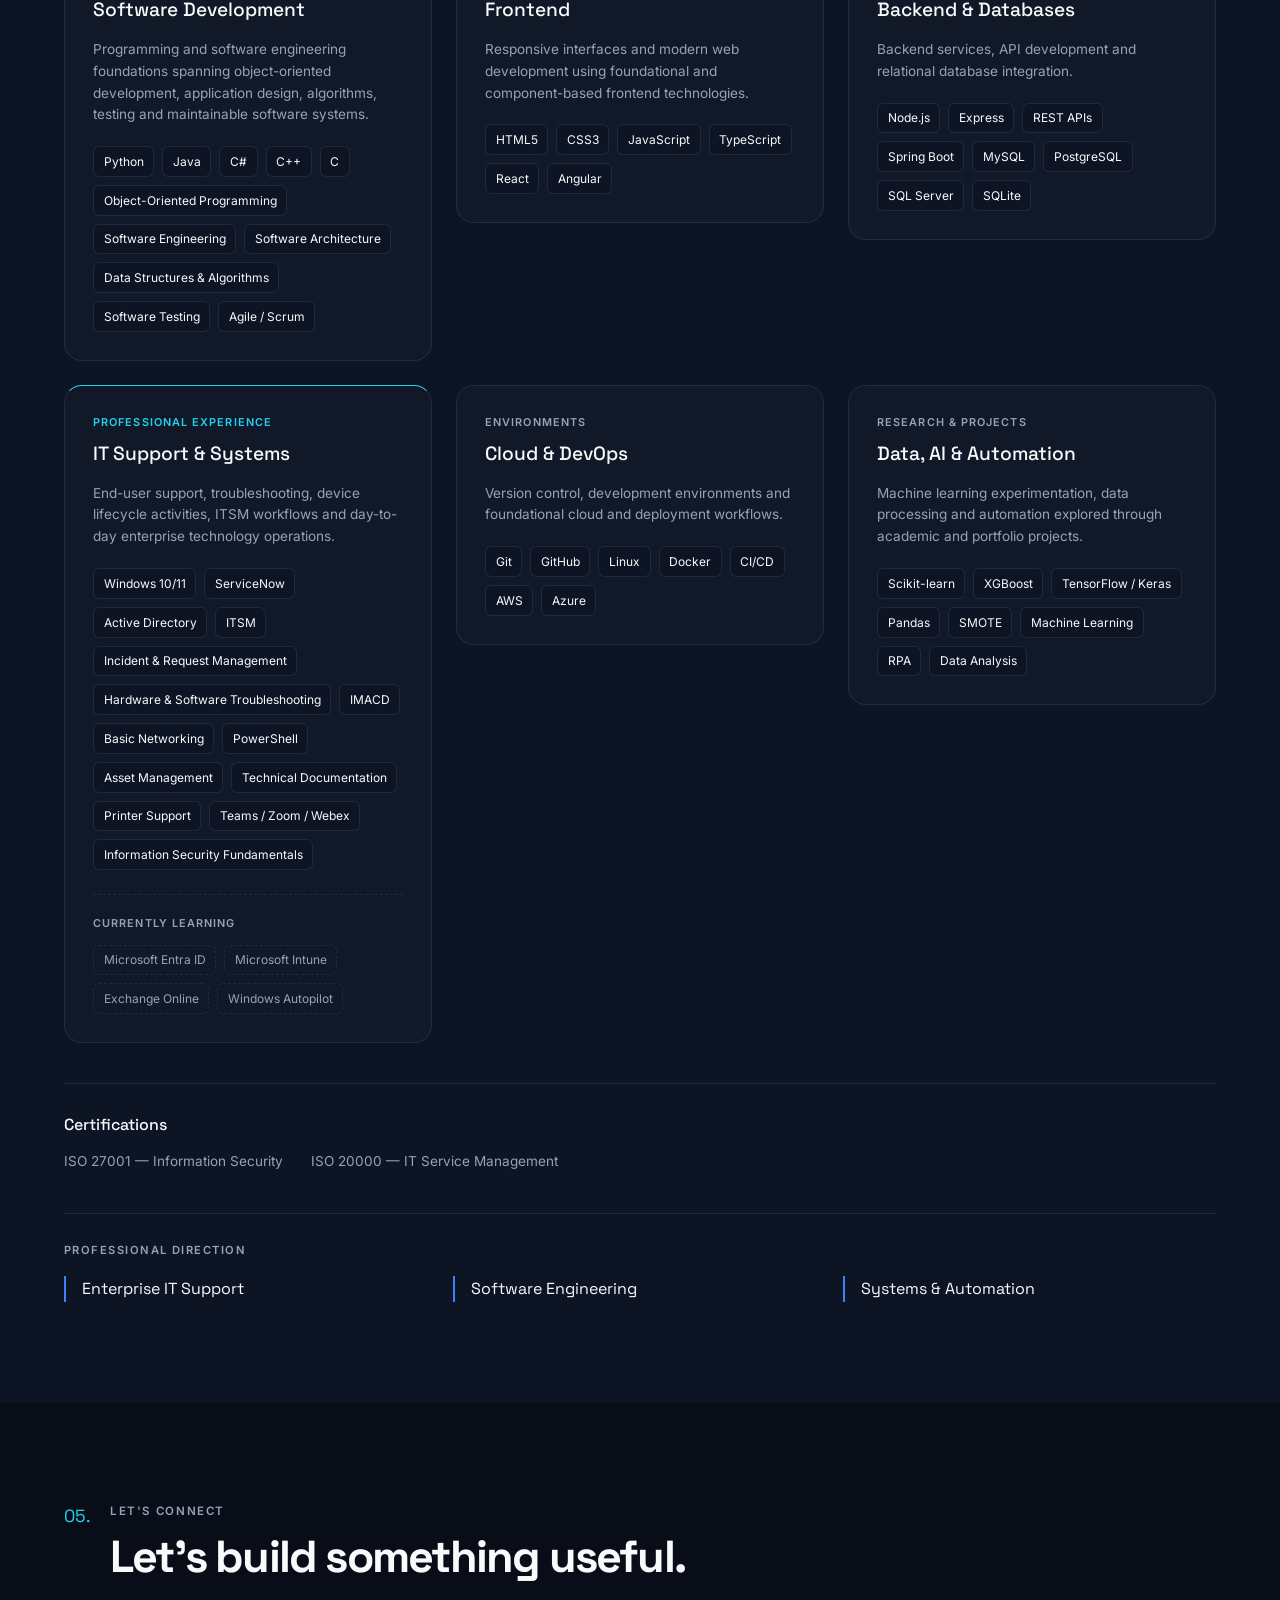
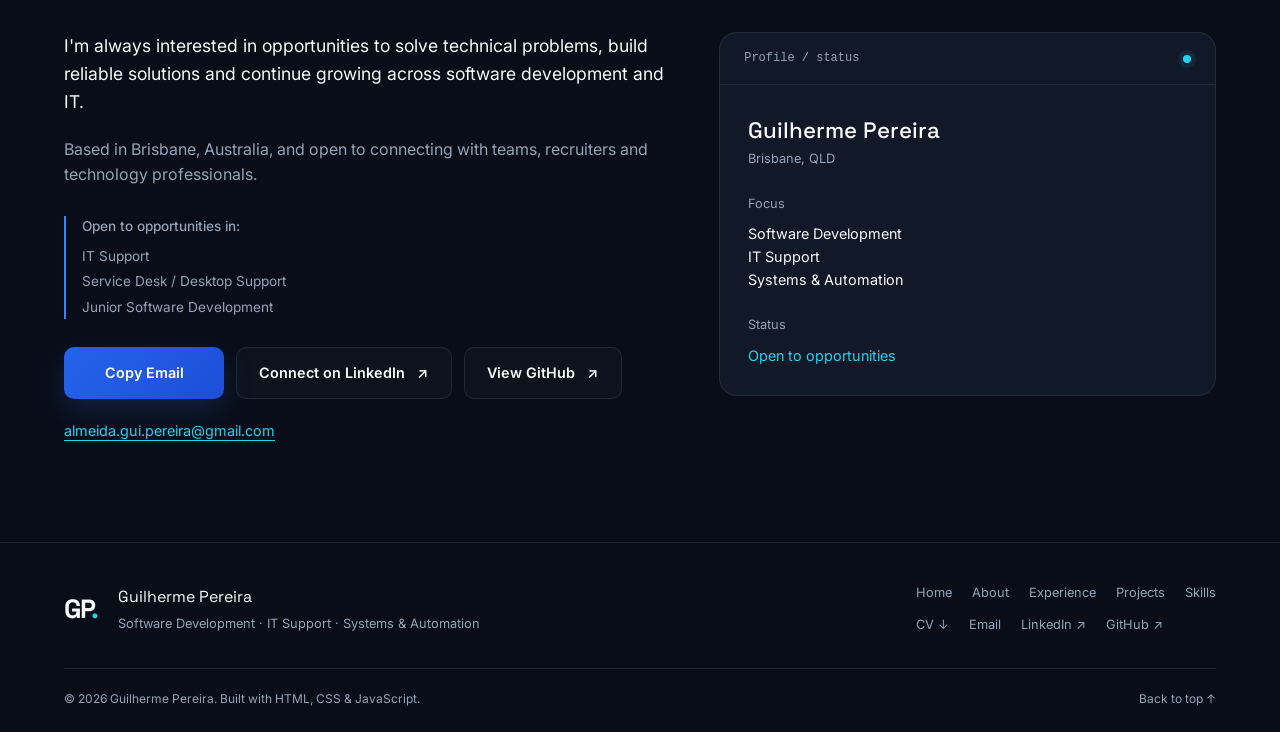
==== commit 0a25406e: "feat: publish enterprise IT support lab on GitHub Pages" ====
--- a/index.html
+++ b/index.html
@@ -613,7 +613,70 @@
                     </div>
                 </div>
 
-                <div class="reveal">
+                <div class="reveal project-entry">
+                    <article class="project-card featured-project" aria-labelledby="support-lab-title">
+                        <div class="project-content">
+                            <p class="project-type">Interactive project &middot; Live demo</p>
+                            <p class="project-category">Desktop Support &middot; ITSM &middot; Web Development</p>
+                            <h3 class="project-title" id="support-lab-title">Enterprise IT Support Lab</h3>
+                            <p class="project-description">
+                                An interactive L1 service desk simulation with six realistic cases covering
+                                Windows login, networking, shared printers, meeting-room audio, workstation
+                                deployment and USB-C peripherals.
+                            </p>
+                            <p class="project-context">
+                                Investigate symptoms, compare diagnostic evidence, write work notes and
+                                choose resolution or escalation. This browser-based learning project uses
+                                fictional tickets and simulated actions, with progress saved locally.
+                            </p>
+                            <dl class="project-highlights">
+                                <div class="project-highlight">
+                                    <dt>Six scenarios</dt>
+                                    <dd>Incidents and an IMACD request</dd>
+                                </div>
+                                <div class="project-highlight">
+                                    <dt>Support workflow</dt>
+                                    <dd>Investigate, document and escalate</dd>
+                                </div>
+                                <div class="project-highlight">
+                                    <dt>Hands-on demo</dt>
+                                    <dd>Try the cases in your browser</dd>
+                                </div>
+                            </dl>
+                            <ul class="project-tech" aria-label="Project technologies and practices">
+                                <li>HTML</li>
+                                <li>CSS</li>
+                                <li>JavaScript</li>
+                                <li>localStorage</li>
+                                <li>L1 Troubleshooting</li>
+                                <li>ITSM Simulation</li>
+                            </ul>
+                            <div class="project-actions">
+                                <a class="btn btn-primary"
+                                    href="https://guilhermedealmeidapereira.github.io/projects/enterprise-it-support-lab/"
+                                    target="_blank" rel="noopener noreferrer">
+                                    Try Live Lab <span aria-hidden="true">&#8599;</span>
+                                </a>
+                                <a class="btn btn-secondary"
+                                    href="https://github.com/GuilhermeDeAlmeidaPereira/GuilhermeDeAlmeidaPereira.github.io/tree/main/projects/enterprise-it-support-lab"
+                                    target="_blank" rel="noopener noreferrer">
+                                    View Source &amp; Guide <span aria-hidden="true">&#8599;</span>
+                                </a>
+                            </div>
+                        </div>
+                        <figure class="project-visual">
+                            <figcaption class="pipeline-caption">Try a support case</figcaption>
+                            <ol class="ml-pipeline" role="list">
+                                <li class="pipeline-node"><span class="pipeline-step" aria-hidden="true">01</span><span>Read the user report</span></li>
+                                <li class="pipeline-node"><span class="pipeline-step" aria-hidden="true">02</span><span>Investigate the symptoms</span></li>
+                                <li class="pipeline-node"><span class="pipeline-step" aria-hidden="true">03</span><span>Record evidence and work notes</span></li>
+                                <li class="pipeline-node pipeline-node-model"><span class="pipeline-step" aria-hidden="true">04</span><span>Resolve or escalate</span></li>
+                            </ol>
+                        </figure>
+                    </article>
+                </div>
+
+                <div class="reveal project-entry">
                     <article class="project-card featured-project" aria-labelledby="fraud-project-title">
                         <div class="project-content">
                             <p class="project-type">Featured project</p>
--- a/assets/css/style.css
+++ b/assets/css/style.css
@@ -954,6 +954,10 @@
     border-radius: var(--radius-card);
     background: var(--surface);
     transition: border-color var(--transition), transform var(--transition);
+}
+
+.project-entry + .project-entry {
+    margin-top: 1.5rem;
 }
 
 .project-card:focus-within {
